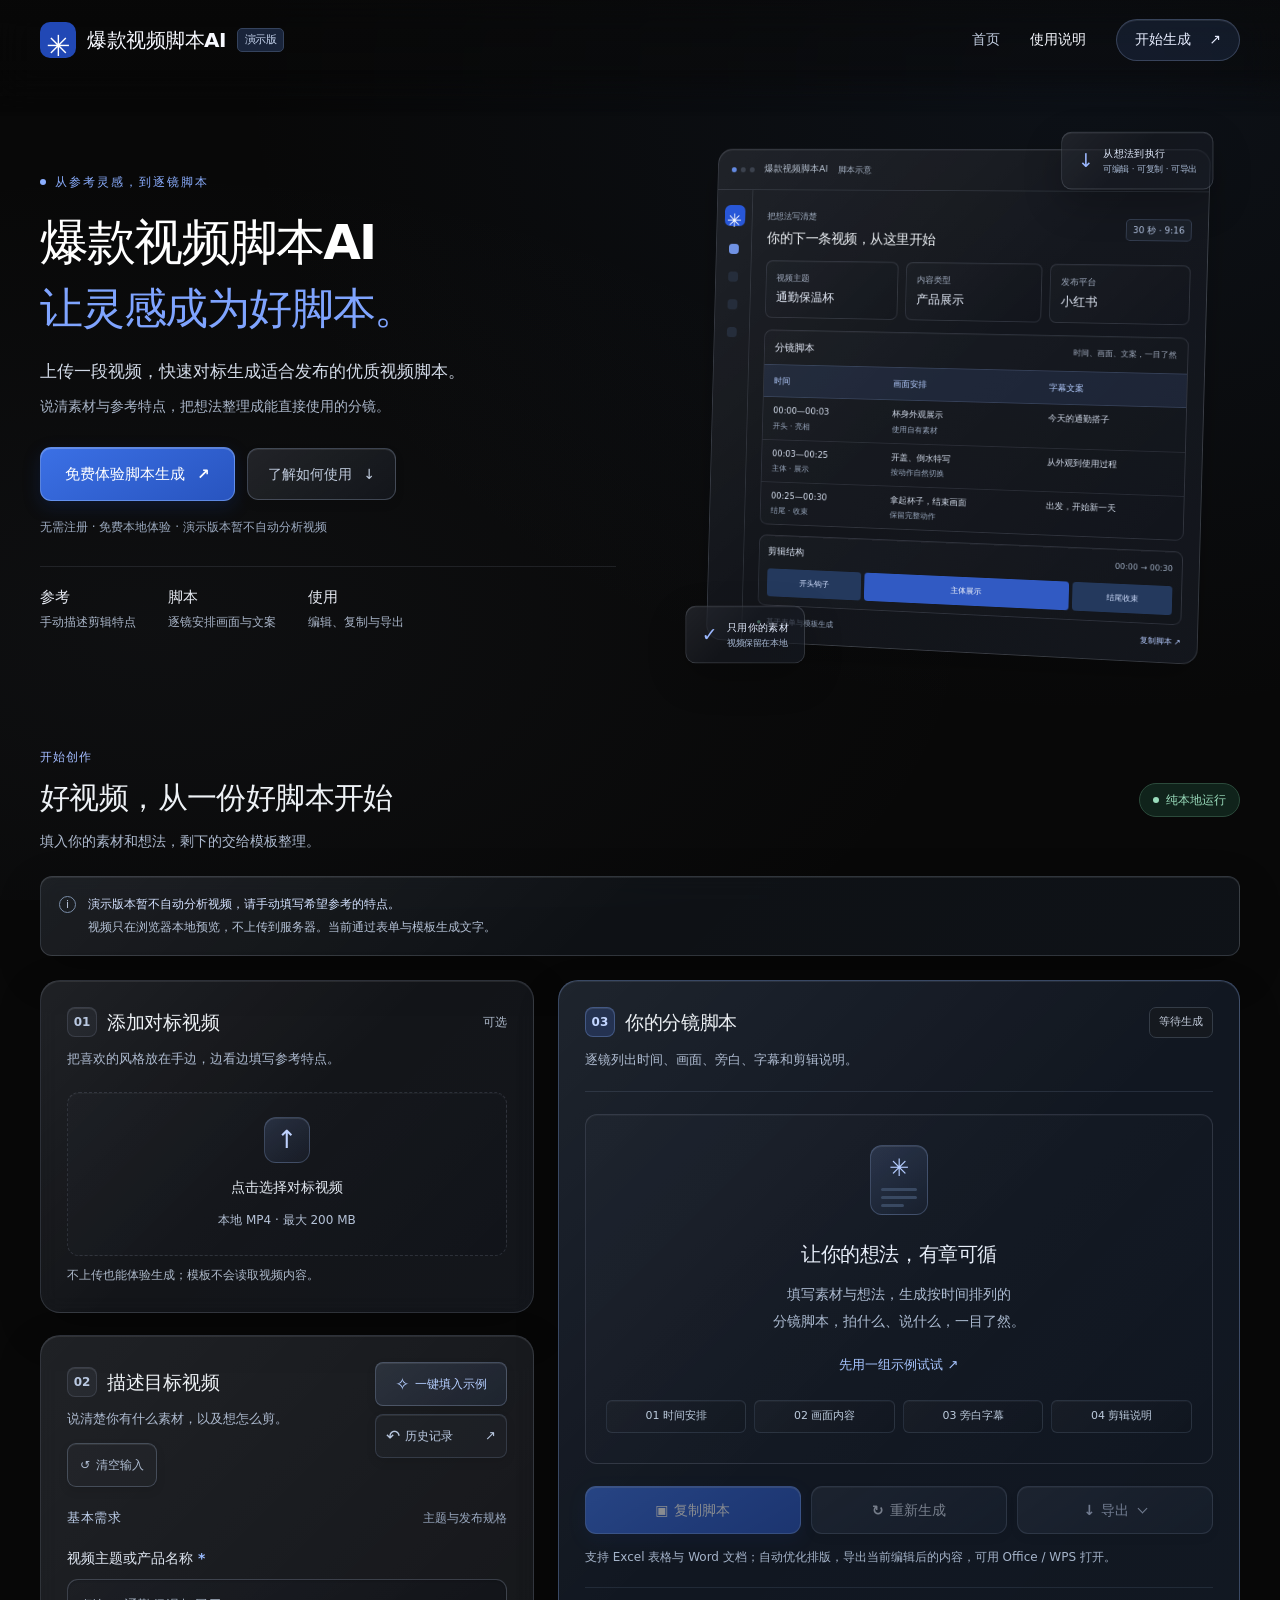
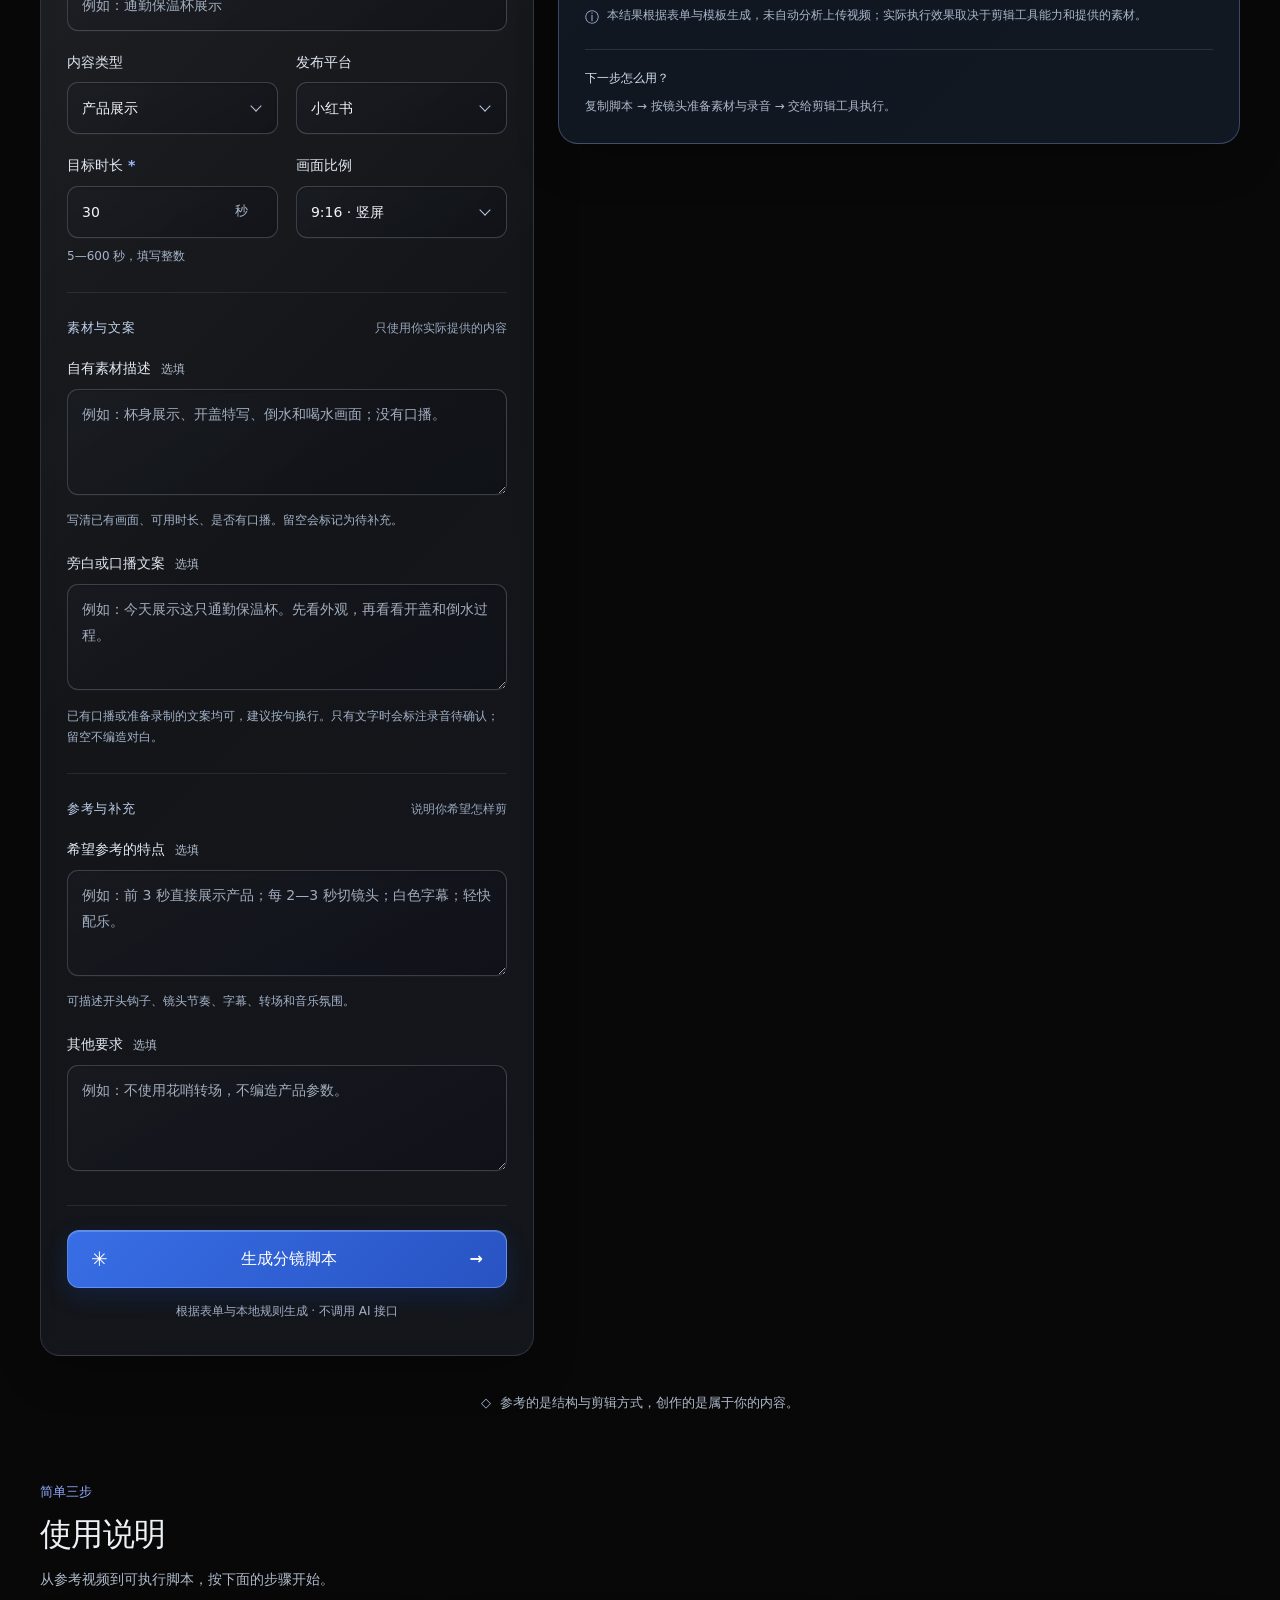
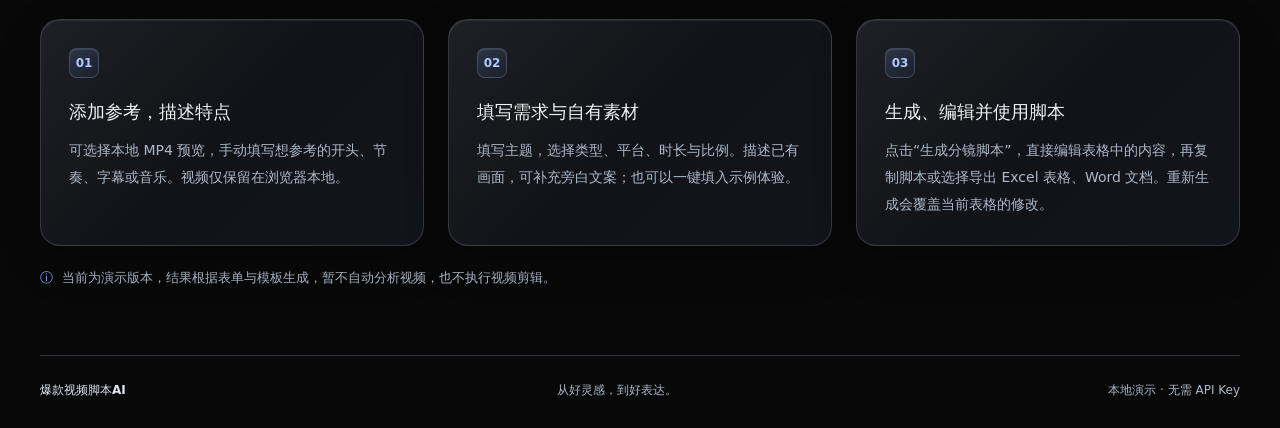
==== index.html @ 51f175bd "Publish working AI video script generator 发布当前已验收版本：本地模板分镜生成、浏览器历史记录、Excel / Word 导出、响应式界面及性能优化。" ====
<!doctype html>
<html lang="zh-CN">
<head>
<meta charset="UTF-8"><meta name="viewport" content="width=device-width, initial-scale=1">
<meta name="description" content="上传一段视频，快速对标生成适合发布的优质视频脚本。">
<meta name="theme-color" content="#7160da"><title>爆款视频脚本AI</title>
<link rel="stylesheet" href="style.css?v=performance-1"><script src="office-zip.js" defer></script><script src="xlsx-export.js" defer></script><script src="docx-export.js" defer></script><script src="history-store.js?v=1" defer></script><script src="app.js?v=performance-1" defer></script><script src="select-ui.js?v=2" defer></script><script src="button-glow.js?v=performance-1" defer></script>
</head>
<body class="home-refined">
<a class="skip-link" href="#generator">跳到生成器</a>
<header class="site-header"><nav class="nav shell" aria-label="主导航">
<a class="logo" href="#home"><span class="logo-mark" aria-hidden="true">✳</span>爆款视频脚本AI<span class="demo-badge">演示版</span></a>
<div class="nav-links"><a class="nav-home" href="#home">首页</a><a href="#usage">使用说明</a><a class="nav-cta" href="#generator">开始生成 <span aria-hidden="true">↗</span></a></div>
</nav></header>
<main id="home">
<section class="hero hero-showcase shell" aria-labelledby="hero-title">
<div class="hero-copy"><span class="eyebrow"><span class="tiny-dot"></span> 从参考灵感，到逐镜脚本</span>
<h1 id="hero-title">爆款视频脚本AI<span class="hero-title-accent">让灵感成为好脚本。</span></h1>
<p class="hero-description">上传一段视频，快速对标生成适合发布的优质视频脚本。</p>
<p class="hero-subdescription">说清素材与参考特点，把想法整理成能直接使用的分镜。</p>
<div class="hero-actions"><a class="button primary" href="#generator">免费体验脚本生成 <span aria-hidden="true">↗</span></a><a class="button secondary" href="#usage">了解如何使用 <span aria-hidden="true">↓</span></a></div>
<p class="hero-note">无需注册 · 免费本地体验 · 演示版本暂不自动分析视频</p>
<div class="hero-pillars"><div><strong>参考</strong><span>手动描述剪辑特点</span></div><div><strong>脚本</strong><span>逐镜安排画面与文案</span></div><div><strong>使用</strong><span>编辑、复制与导出</span></div></div></div>
<div class="showcase-art" aria-hidden="true"><div class="showcase-window">
<div class="showcase-chrome"><span class="window-dots"><i></i><i></i><i></i></span><span>爆款视频脚本AI</span><span class="preview-label">脚本示意</span><span class="window-menu">···</span></div>
<div class="showcase-app"><div class="showcase-sidebar"><span class="sidebar-logo">✳</span><span class="sidebar-square active"></span><span class="sidebar-square"></span><span class="sidebar-square"></span><span class="sidebar-square"></span></div>
<div class="showcase-main"><div class="showcase-intro"><div><span class="showcase-overline">把想法写清楚</span><h2>你的下一条视频，从这里开始</h2></div><span class="showcase-duration">30 秒 · 9:16</span></div>
<div class="showcase-metrics"><div><span>视频主题</span><strong>通勤保温杯</strong></div><div><span>内容类型</span><strong>产品展示</strong></div><div><span>发布平台</span><strong>小红书</strong></div></div>
<div class="showcase-sheet"><div class="showcase-sheet-heading"><strong>分镜脚本</strong><span>时间、画面、文案，一目了然</span></div><div class="showcase-table-head"><span>时间</span><span>画面安排</span><span>字幕文案</span></div>
<div class="showcase-table-row"><span>00:00—00:03<small>开头 · 亮相</small></span><span>杯身外观展示<small>使用自有素材</small></span><span>今天的通勤搭子</span></div>
<div class="showcase-table-row"><span>00:03—00:25<small>主体 · 展示</small></span><span>开盖、倒水特写<small>按动作自然切换</small></span><span>从外观到使用过程</span></div>
<div class="showcase-table-row"><span>00:25—00:30<small>结尾 · 收束</small></span><span>拿起杯子，结束画面<small>保留完整动作</small></span><span>出发，开始新一天</span></div></div>
<div class="showcase-timeline"><div><strong>剪辑结构</strong><span>00:00 → 00:30</span></div><div class="showcase-segments"><span>开头钩子</span><span>主体展示</span><span>结尾收束</span></div></div>
<div class="showcase-bottom"><span><i class="tiny-dot"></i> 基于表单与模板生成</span><span>复制脚本 ↗</span></div></div></div></div>
<div class="showcase-float float-export"><span>↓</span><div><strong>从想法到执行</strong><small>可编辑 · 可复制 · 可导出</small></div></div>
<div class="showcase-float float-local"><span>✓</span><div><strong>只用你的素材</strong><small>视频保留在本地</small></div></div>
</div></section>
<section class="workspace shell" id="generator" aria-labelledby="workspace-title">
<div class="workspace-heading"><div><span class="section-kicker">开始创作</span><h2 id="workspace-title">好视频，从一份好脚本开始</h2><p>填入你的素材和想法，剩下的交给模板整理。</p></div><span class="local-badge"><span class="tiny-dot"></span> 纯本地运行</span></div>
<div class="demo-notice"><span class="notice-icon" aria-hidden="true">i</span><p><strong>演示版本暂不自动分析视频，请手动填写希望参考的特点。</strong><br>视频只在浏览器本地预览，不上传到服务器。当前通过表单与模板生成文字。</p></div>
<div class="work-grid"><div class="input-column">
<section class="card upload-card" aria-labelledby="upload-title">
<div class="card-heading"><div class="step-title"><span class="step-number">01</span><h3 id="upload-title">添加对标视频</h3></div><span class="optional-tag">可选</span></div><p class="card-description">把喜欢的风格放在手边，边看边填写参考特点。</p>
<input class="visually-hidden" id="video-file" type="file" accept=".mp4,video/mp4" tabindex="-1" aria-label="选择本地 MP4 视频" aria-describedby="upload-hint video-error">
<button id="upload-button" class="upload-zone" type="button"><span class="upload-symbol" aria-hidden="true">↑</span><strong>点击选择对标视频</strong><span>本地 MP4 · 最大 200 MB</span></button>
<div id="video-container" class="video-container" hidden><video id="video-preview" controls playsinline preload="metadata" aria-label="对标视频本地预览"></video><div class="file-row"><div class="file-info"><strong id="file-name"></strong><span id="file-meta"></span></div><div class="file-actions"><button type="button" class="text-button" id="replace-video">替换</button><button type="button" class="text-button danger" id="remove-video">移除</button></div></div></div>
<p id="video-error" class="field-error" role="alert" hidden></p><p class="field-help" id="upload-hint">不上传也能体验生成；模板不会读取视频内容。</p><p class="visually-hidden" id="video-status" role="status"></p></section>
<section class="card form-card" aria-labelledby="form-title">
<div class="card-heading form-heading"><div class="form-heading-copy"><div class="step-title"><span class="step-number">02</span><h3 id="form-title">描述目标视频</h3></div><p class="card-description">说清楚你有什么素材，以及想怎么剪。</p><div class="input-toolbar"><p id="clear-inputs-hint" class="visually-hidden">清空文字内容，保留选项与目标时长。</p><button type="button" class="button secondary clear-inputs-button" id="clear-inputs" aria-describedby="clear-inputs-hint" title="清空文字，保留选项与目标时长"><span aria-hidden="true">↺</span> 清空输入</button></div></div><div class="form-heading-actions"><button class="example-button" id="fill-example" type="button"><span aria-hidden="true">✧</span> 一键填入示例</button><a class="example-button history-entry" href="history.html"><span aria-hidden="true">↶</span> 历史记录 <span class="action-arrow" aria-hidden="true">↗</span></a></div></div>
<form id="requirements-form" novalidate>
<section class="form-group" aria-labelledby="basic-heading"><div class="form-group-heading"><h4 id="basic-heading">基本需求</h4><span>主题与发布规格</span></div>
<div class="field"><label for="topic">视频主题或产品名称 <span class="required">*</span></label><input id="topic" name="topic" type="text" maxlength="120" placeholder="例如：通勤保温杯展示" required aria-describedby="topic-error"><p id="topic-error" class="field-error" hidden></p></div>
<div class="form-row"><div class="field"><label for="content-type">内容类型</label><select id="content-type" name="contentType"><option>口播</option><option selected>产品展示</option><option>探店</option><option>知识分享</option><option>生活记录</option></select></div><div class="field"><label for="platform">发布平台</label><select id="platform" name="platform"><option>小红书</option><option>抖音</option><option>视频号</option></select></div></div>
<div class="form-row"><div class="field"><label for="duration">目标时长 <span class="required">*</span></label><div class="input-with-unit"><input id="duration" name="duration" type="number" min="5" max="600" step="1" value="30" required aria-describedby="duration-hint duration-error"><span>秒</span></div><p class="field-help" id="duration-hint">5—600 秒，填写整数</p><p id="duration-error" class="field-error" hidden></p></div><div class="field"><label for="aspect">画面比例</label><select id="aspect" name="aspect"><option value="9:16">9:16 · 竖屏</option><option value="16:9">16:9 · 横屏</option><option value="1:1">1:1 · 方形</option></select></div></div>
</section>
<section class="form-group" aria-labelledby="materials-heading"><div class="form-group-heading"><h4 id="materials-heading">素材与文案</h4><span>只使用你实际提供的内容</span></div>
<div class="field"><label for="materials">自有素材描述 <span class="label-note">选填</span></label><textarea id="materials" name="materials" rows="3" maxlength="4000" placeholder="例如：杯身展示、开盖特写、倒水和喝水画面；没有口播。"></textarea><p class="field-help">写清已有画面、可用时长、是否有口播。留空会标记为待补充。</p></div>
<div class="field"><label for="narration">旁白或口播文案 <span class="label-note">选填</span></label><textarea id="narration" name="narration" rows="3" maxlength="4000" placeholder="例如：今天展示这只通勤保温杯。先看外观，再看看开盖和倒水过程。"></textarea><p class="field-help">已有口播或准备录制的文案均可，建议按句换行。只有文字时会标注录音待确认；留空不编造对白。</p></div>
</section>
<section class="form-group" aria-labelledby="reference-heading"><div class="form-group-heading"><h4 id="reference-heading">参考与补充</h4><span>说明你希望怎样剪</span></div>
<div class="field"><label for="references">希望参考的特点 <span class="label-note">选填</span></label><textarea id="references" name="references" rows="3" maxlength="4000" placeholder="例如：前 3 秒直接展示产品；每 2—3 秒切镜头；白色字幕；轻快配乐。"></textarea><p class="field-help">可描述开头钩子、镜头节奏、字幕、转场和音乐氛围。</p></div>
<div class="field"><label for="additional">其他要求 <span class="label-note">选填</span></label><textarea id="additional" name="additional" rows="2" maxlength="4000" placeholder="例如：不使用花哨转场，不编造产品参数。"></textarea></div>
</section>
<div class="generate-area"><button type="submit" class="button primary generate-button"><span aria-hidden="true">✳</span> 生成分镜脚本 <span aria-hidden="true">→</span></button><p class="generate-caption">根据表单与本地规则生成 · 不调用 AI 接口</p><p id="form-status" role="status" class="form-status"></p><p id="history-save-status" role="status" class="field-help"></p></div></form></section></div>
<section class="card result-card" id="result-section" aria-labelledby="result-title">
<div class="card-heading"><div class="step-title"><span class="step-number">03</span><h3 id="result-title">你的分镜脚本</h3></div><span id="result-badge" class="result-badge">等待生成</span></div><p class="card-description">逐镜列出时间、画面、旁白、字幕和剪辑说明。</p>
<div id="result-empty" class="result-empty"><div class="empty-art" aria-hidden="true"><span>✳</span><i></i><i></i><i></i></div><h4>让你的想法，有章可循</h4><p>填写素材与想法，生成按时间排列的<br>分镜脚本，拍什么、说什么，一目了然。</p><button type="button" id="empty-example" class="text-button">先用一组示例试试 <span aria-hidden="true">↗</span></button><div class="output-outline"><span>01 时间安排</span><span>02 画面内容</span><span>03 旁白字幕</span><span>04 剪辑说明</span></div></div>
<div id="result-content" hidden>
<p class="script-format-note">直接编辑表格内容，复制和导出都会使用当前版本</p>
<div class="result-label"><strong id="table-title">分镜脚本表格</strong><span id="table-help">表格内可上下、左右滚动查看；时间安排保持不变</span></div>
<div class="storyboard-scroll" id="table-scroll" role="region" aria-labelledby="table-title" aria-describedby="table-help" tabindex="0">
<table class="storyboard-table"><caption class="visually-hidden">按镜头排列的可编辑视频分镜脚本</caption><colgroup><col class="time-column"><col><col><col><col></colgroup><thead><tr><th scope="col">镜头 / 时间</th><th scope="col">画面</th><th scope="col">旁白 / 口播</th><th scope="col">字幕</th><th scope="col">剪辑说明</th></tr></thead><tbody id="storyboard-rows"></tbody></table>
</div>
<div class="result-meta"><span id="result-summary"></span><span id="character-count">0 字</span></div>
<details class="script-notes"><summary>创作依据、配乐与待补充信息</summary><pre id="script-notes"></pre></details>
<div id="manual-copy" class="manual-copy" hidden><label for="prompt-output">手动复制完整脚本</label><textarea id="prompt-output" class="prompt-output" readonly spellcheck="false"></textarea></div>
</div>
<div class="result-actions"><button type="button" class="button primary copy-button" id="copy-prompt" disabled><span aria-hidden="true">▣</span> 复制脚本</button><button type="button" class="button secondary" id="regenerate" disabled><span aria-hidden="true">↻</span> 重新生成</button><div class="export-control" id="export-control"><button type="button" class="button secondary export-button" id="export-toggle" aria-haspopup="menu" aria-expanded="false" aria-controls="export-menu" disabled><span aria-hidden="true">↓</span> 导出 <span class="export-chevron" aria-hidden="true"></span></button><div class="export-menu" id="export-menu" role="menu" aria-label="选择导出格式" hidden><button type="button" id="export-table" role="menuitem" disabled><span class="export-format-icon" aria-hidden="true">表</span><span><strong>导出表格</strong><small>Excel · .xlsx · 自动排版</small></span></button><button type="button" id="export-document" role="menuitem" disabled><span class="export-format-icon" aria-hidden="true">文</span><span><strong>导出文档</strong><small>Word · .docx · 自动分页</small></span></button></div></div></div><p class="export-hint">支持 Excel 表格与 Word 文档；自动优化排版，导出当前编辑后的内容，可用 Office / WPS 打开。</p><p id="copy-status" class="copy-status" role="status" aria-live="polite"></p><p id="export-status" class="copy-status" role="status" aria-live="polite"></p>
<div class="result-disclaimer" id="result-disclaimer"><span aria-hidden="true">ⓘ</span><p>本结果根据表单与模板生成，未自动分析上传视频；实际执行效果取决于剪辑工具能力和提供的素材。</p></div><div class="workflow-tip"><strong>下一步怎么用？</strong><p>复制脚本 → 按镜头准备素材与录音 → 交给剪辑工具执行。</p></div></section>
</div><div class="bottom-note"><span aria-hidden="true">◇</span><p>参考的是结构与剪辑方式，创作的是属于你的内容。</p></div></section>
<section class="usage-section shell" id="usage" aria-labelledby="usage-title">
<div class="usage-heading"><span class="usage-eyebrow">简单三步</span><h2 id="usage-title">使用说明</h2><p>从参考视频到可执行脚本，按下面的步骤开始。</p></div>
<ol class="usage-steps">
<li><span class="step-number" aria-hidden="true">01</span><h3>添加参考，描述特点</h3><p>可选择本地 MP4 预览，手动填写想参考的开头、节奏、字幕或音乐。视频仅保留在浏览器本地。</p></li>
<li><span class="step-number" aria-hidden="true">02</span><h3>填写需求与自有素材</h3><p>填写主题，选择类型、平台、时长与比例。描述已有画面，可补充旁白文案；也可以一键填入示例体验。</p></li>
<li><span class="step-number" aria-hidden="true">03</span><h3>生成、编辑并使用脚本</h3><p>点击“生成分镜脚本”，直接编辑表格中的内容，再复制脚本或选择导出 Excel 表格、Word 文档。重新生成会覆盖当前表格的修改。</p></li>
</ol>
<p class="usage-note"><span aria-hidden="true">ⓘ</span> 当前为演示版本，结果根据表单与模板生成，暂不自动分析视频，也不执行视频剪辑。</p>
</section></main>
<footer class="site-footer shell"><span>爆款视频脚本AI</span><p>从好灵感，到好表达。</p><span>本地演示 · 无需 API Key</span></footer><noscript><div class="noscript">请启用浏览器 JavaScript，才能使用视频预览和分镜脚本生成功能。</div></noscript>
</body></html>
---- style.css ----
:root {
  --bg: #080808;
  --surface: #0d0f12;
  --ink: #eef2f6;
  --muted: #adb9ca;
  --line: #2a313c;
  --blue: #2857d8;
  --blue-hover: #3468eb;
  --navy: #0b1426;
  --tint: #141e30;
  --red: #ff9aa7;
  --green: #88dcb7;
  --card-radius: 20px;
  font-family: "Microsoft YaHei", "PingFang SC", system-ui, sans-serif;
  color: var(--ink);
  background: var(--bg);
  color-scheme: dark;
  font-synthesis: none;
}
* { box-sizing: border-box; }
html { scroll-behavior: smooth; scroll-padding-top: 100px; }
body { margin: 0; font-size: 14px; line-height: 1.7; }
button, input, select, textarea { font: inherit; }
button { cursor: pointer; }
a { color: inherit; text-decoration: none; }
button, input, select, textarea { transition: background-color .15s, border-color .15s, box-shadow .15s; }
button:disabled { cursor: not-allowed; opacity: .5; }
button:focus-visible, a:focus-visible, input:focus-visible, select:focus-visible, textarea:focus-visible, .storyboard-scroll:focus-visible { outline: 3px solid #6f9cff; outline-offset: 3px; }
[hidden] { display: none !important; }
.shell { max-width: 1440px; width: calc(100% - 80px); margin-inline: auto; }
.visually-hidden { position: absolute; width: 1px; height: 1px; overflow: hidden; clip-path: inset(50%); white-space: nowrap; }
.skip-link { position: fixed; left: 16px; top: -70px; z-index: 100; background: #fff; padding: 12px 18px; border-radius: 8px; }
.skip-link:focus { top: 12px; }
.site-header { height: 80px; position: sticky; top: 0; z-index: 20; background: #090f1c; border-bottom: 1px solid #24304a; color: #f7f9ff; }
.nav { display: flex; align-items: center; justify-content: space-between; height: 100%; gap: 20px; }
.logo { display: flex; align-items: center; gap: 11px; font-weight: 750; font-size: 20px; white-space: nowrap; letter-spacing: -.5px; }
.logo-mark { display: grid; place-items: center; width: 36px; height: 36px; flex-shrink: 0; border-radius: 10px; background: #2148b5; color: #fff; font-size: 29px; font-weight: 400; }
.demo-badge { font-size: 11px; font-weight: 500; background: #19243a; border: 1px solid #35435d; color: #c5d3ed; padding: 2px 7px; border-radius: 5px; }
.nav-links { display: flex; align-items: center; gap: 30px; font-size: 14px; white-space: nowrap; }
.nav-home { color: #c3cee1; }
.nav-home:hover { color: #fff; }
.nav-cta { display: flex; align-items: center; gap: 18px; min-height: 42px; padding: 8px 18px; border: 1px solid #485a7b; border-radius: 10px; background: #14213a; color: #e8eeff; }
.nav-cta:hover { background: #1c3055; }
.hero { display: grid; grid-template-columns: 1.15fr 1fr; align-items: center; gap: 32px; margin-top: 28px; margin-bottom: 56px; padding: 64px 48px; min-height: 410px; color: #fff; background: linear-gradient(115deg, #090f1c 0%, #101d36 65%, #132e60 100%); border: 1px solid #213351; border-radius: 28px; overflow: hidden; }
.hero-copy { position: relative; z-index: 1; min-width: 0; }
.eyebrow { display: inline-flex; align-items: center; gap: 9px; color: #d2dfff; font-size: 12px; letter-spacing: 1px; background: #162540; border: 1px solid #35486c; border-radius: 30px; padding: 6px 13px; }
.tiny-dot { display: inline-block; width: 6px; height: 6px; flex-shrink: 0; background: currentColor; border-radius: 50%; }
h1 { margin: 26px 0 20px; font-size: clamp(40px, 4.35vw, 66px); line-height: 1.2; font-weight: 800; letter-spacing: -2.7px; }
h1 > span { color: #80a8ff; }
.hero-description { margin: 0; max-width: 580px; font-size: 17px; line-height: 1.9; color: #c7d3e8; }
.hero-actions { display: flex; align-items: center; flex-wrap: wrap; gap: 20px; margin-top: 30px; }
.button { display: inline-flex; align-items: center; justify-content: center; gap: 12px; min-height: 48px; padding: 12px 23px; border: 1px solid transparent; border-radius: 11px; font-size: 14px; font-weight: 600; text-align: center; line-height: 1.5; }
.primary { background: var(--blue); border-color: var(--blue); color: #fff; box-shadow: 0 4px 10px #193eac12; }
.primary:hover:not(:disabled) { background: var(--blue-hover); border-color: var(--blue-hover); }
.hero .primary { min-height: 52px; padding-inline: 26px; background: #2b55d4; border-color: #5274db; box-shadow: 0 5px 16px #0002; }
.hero .primary:hover { background: #3562e0; }
.secondary { background: #fff; border-color: #cbd5e1; color: #25344d; }
.secondary:hover:not(:disabled) { background: #f1f5fc; border-color: #9cafd2; }
.hero-note { color: #c2cfe4; font-size: 12px; }
.hero-features { display: flex; flex-wrap: wrap; gap: 12px 22px; margin-top: 28px; color: #b8c8e2; font-size: 12px; }
.hero-features i { color: #9cbcff; font-style: normal; margin-right: 5px; }
.hero-art { min-height: 290px; position: relative; display: flex; align-items: center; justify-content: center; }
.art-orbit { position: absolute; width: 330px; height: 330px; border: 1px solid #45629055; border-radius: 50%; }
.orbit-two { width: 390px; height: 390px; border-style: dashed; opacity: .55; }
.timeline-card { position: relative; width: 370px; padding: 23px; border: 1px solid #3a4b67; border-radius: 18px; background: #101c31; box-shadow: 0 20px 40px #0003; }
.art-card-top { display: flex; align-items: center; gap: 9px; color: #e9effa; font-size: 12px; }
.art-video-icon { display: grid; place-items: center; width: 30px; height: 30px; border-radius: 8px; background: #233c68; color: #a8c5ff; font-size: 23px; }
.art-dots { margin-left: auto; color: #a5b6d1; font-size: 22px; }
.timeline-ruler { display: flex; justify-content: space-between; margin: 22px 0 10px; color: #afc1dd; font-size: 10px; }
.timeline-track { display: flex; gap: 5px; height: 47px; }
.timeline-track span { display: grid; place-items: center; flex: 1; background: #253b60; color: #d9e7ff; border: 1px solid #3d567e; border-radius: 6px; font-size: 10px; }
.timeline-track span:nth-child(2) { flex: 2.1; background: #315ac5; color: #fff; border-color: #5579d4; }
.timeline-track span:nth-child(3) { background: #1a335a; }
.audio-track { height: 28px; display: flex; align-items: center; justify-content: space-around; margin-top: 10px; padding-inline: 9px; border-radius: 5px; background: #172e46; }
.audio-track span { width: 3px; height: 8px; border-radius: 3px; background: #7eafcc; }
.audio-track span:nth-child(3n) { height: 18px; }
.audio-track span:nth-child(4n) { height: 13px; }
.art-divider { height: 1px; margin: 22px 0 18px; background: #34435e; }
.art-prompt { display: flex; gap: 12px; }
.art-prompt > span { font-size: 24px; color: #a3c1ff; }
.art-prompt > div { flex: 1; }
.art-prompt strong { font-size: 12px; color: #e4ecfc; }
.skeleton { height: 5px; width: 80%; margin-top: 9px; border-radius: 3px; background: #3c4d6c; }
.skeleton.wide { width: 100%; }
.skeleton.short { width: 57%; }
.floating-tag { position: absolute; border: 1px solid #435a7c; background: #192d4b; color: #d9e6fb; border-radius: 9px; padding: 8px 12px; font-size: 11px; white-space: nowrap; box-shadow: 0 6px 16px #0002; }
.tag-left { left: 0; bottom: 0; }
.tag-right { right: -4px; top: 2px; }
.workspace { padding-top: 0; }
.workspace-heading { display: flex; justify-content: space-between; align-items: center; gap: 20px; margin-bottom: 24px; }
.section-kicker { font-size: 12px; font-weight: 600; letter-spacing: 1px; color: #294fa1; }
h2 { margin: 7px 0 8px; font-size: 28px; line-height: 1.5; letter-spacing: -.6px; font-weight: 750; }
.workspace-heading p { margin: 0; font-size: 14px; color: var(--muted); }
.local-badge { display: inline-flex; align-items: center; gap: 7px; border: 1px solid #bfd8cd; background: #edf7f1; color: #226348; border-radius: 30px; padding: 6px 13px; font-size: 12px; white-space: nowrap; }
.demo-notice { display: flex; align-items: flex-start; gap: 12px; margin-bottom: 26px; padding: 15px 18px; border: 1px solid #cedbf1; border-radius: 12px; background: #eaf0fa; color: #425777; }
.demo-notice p { margin: 0; font-size: 12px; line-height: 1.9; }
.demo-notice strong { color: #223f71; font-weight: 600; }
.notice-icon { display: grid; place-items: center; flex-shrink: 0; width: 17px; height: 17px; margin-top: 3px; border: 1px solid #5271a1; border-radius: 50%; font-size: 11px; line-height: 1; }
.work-grid { display: grid; grid-template-columns: minmax(0,.8fr) minmax(0,1.2fr); gap: 24px; align-items: start; }
.input-column { display: flex; flex-direction: column; gap: 24px; min-width: 0; }
.card { min-width: 0; padding: 28px; background: var(--surface); border: 1px solid var(--line); border-radius: var(--card-radius); box-shadow: 0 4px 16px #172b4d04; }
.card-heading { display: flex; justify-content: space-between; align-items: center; gap: 12px; }
.step-title { display: flex; align-items: center; gap: 10px; }
.step-number { display: grid; place-items: center; width: 30px; height: 30px; flex-shrink: 0; border: 1px solid #d8e2f7; border-radius: 8px; background: var(--tint); color: #294fa1; font-size: 12px; font-weight: 600; }
h3 { margin: 0; font-size: 18px; line-height: 1.5; font-weight: 700; }
.optional-tag { font-size: 12px; color: #607087; }
.card-description { margin: 12px 0 24px; font-size: 13px; color: var(--muted); line-height: 1.85; }
.upload-zone { display: flex; flex-direction: column; align-items: center; gap: 10px; width: 100%; padding: 28px 16px; background: #f7faff; border: 1px dashed #a8bddf; border-radius: 12px; color: #263c60; }
.upload-zone:hover { background: #eef4ff; border-color: #5b80c6; }
.upload-symbol { display: grid; place-items: center; width: 46px; height: 46px; margin-bottom: 3px; border: 1px solid #d3e0f8; border-radius: 12px; background: #e9f0ff; color: #2b50a4; font-size: 25px; }
.upload-zone strong { font-size: 14px; font-weight: 600; }
.upload-zone > span:last-child { font-size: 12px; color: #526783; }
.field-help { margin: 9px 0 0; font-size: 12px; color: #58677b; line-height: 1.8; }
.video-container { overflow: hidden; border: 1px solid var(--line); border-radius: 12px; background: #f7f9fd; }
video { display: block; width: 100%; max-height: 300px; background: #090f1c; }
.file-row { display: flex; justify-content: space-between; align-items: center; gap: 14px; padding: 14px; }
.file-info { display: flex; flex-direction: column; min-width: 0; font-size: 13px; }
.file-info strong { overflow-wrap: anywhere; }
.file-info > span { font-size: 11px; color: var(--muted); }
.file-actions { display: flex; gap: 14px; flex-shrink: 0; }
.text-button { padding: 0; border: 0; background: transparent; color: #20479c; font-size: 13px; }
.text-button.danger { color: var(--red); }
.example-button { display: flex; align-items: center; gap: 5px; min-height: 34px; border: 1px solid #d4dff3; border-radius: 8px; background: #f1f5ff; color: #284b96; padding: 6px 10px; font-size: 12px; white-space: nowrap; }
.example-button > span { font-size: 17px; }
.form-row { display: grid; grid-template-columns: minmax(0,1fr) minmax(0,1fr); gap: 18px; }
.field { margin-bottom: 24px; min-width: 0; }
label { display: block; margin-bottom: 9px; color: #26344a; font-size: 14px; font-weight: 600; }
.required { color: #244cad; }
.label-note { margin-left: 5px; font-size: 12px; font-weight: 400; color: #66758a; }
input:not([type=file]), select, textarea { width: 100%; min-width: 0; border: 1px solid #cbd5e1; border-radius: 10px; background: #fbfcff; color: #1d2939; padding: 12px 14px; font-size: 14px; line-height: 1.8; }
input:not([type=file]), select { height: 50px; }
textarea { min-height: 96px; resize: vertical; }
input::placeholder, textarea::placeholder { color: #66758a; opacity: 1; }
input:hover, select:hover, textarea:hover { border-color: #90a5c7; }
input:focus, select:focus, textarea:focus { border-color: #5c80c7; box-shadow: 0 0 0 3px #e7efff; background: #fff; }
select { padding-right: 8px; }
.input-with-unit { position: relative; }
.input-with-unit input { padding-right: 52px; }
.input-with-unit > span { position: absolute; top: 14px; right: 30px; pointer-events: none; font-size: 13px; color: #58677b; }
[aria-invalid=true] { border-color: #c75662 !important; background: #fff9fa !important; }
.field-error { margin: 9px 0 0; color: var(--red); font-size: 12px; line-height: 1.8; }
.generate-button { width: 100%; min-height: 54px; margin-top: 4px; font-size: 15px; }
.generate-button > span:last-child { margin-left: auto; }
.generate-button > span:first-child { margin-right: auto; font-size: 20px; }
.generate-caption { margin: 13px 0 0; text-align: center; color: #58677b; font-size: 12px; }
.form-status { margin: 12px 0 0; font-size: 12px; color: #24488f; }
.form-status:empty { display: none; }
.result-card { position: sticky; top: 104px; display: flex; flex-direction: column; }
.result-badge { padding: 4px 8px; border: 1px solid #e1e6ee; border-radius: 6px; background: #f4f6fa; color: #536176; font-size: 11px; white-space: nowrap; }
.result-badge.generated { border-color: #c4e1d2; background: #edf8f2; color: #176448; }
.result-empty { display: flex; flex-direction: column; align-items: center; justify-content: center; min-height: 430px; padding: 32px 20px; border: 1px dashed #c9d5e8; border-radius: 12px; background: #fafcff; text-align: center; }
.empty-art { width: 78px; height: 94px; padding: 12px 14px; margin-bottom: 24px; border: 1px solid #bfd0ec; border-radius: 12px; background: #fff; box-shadow: 6px 7px 0 #edf2fb; }
.empty-art > span { display: block; color: #476aac; font-size: 27px; margin-bottom: 3px; }
.empty-art i { display: block; height: 4px; margin: 7px 0; border-radius: 2px; background: #d7e1f1; }
.empty-art i:last-child { width: 65%; }
.result-empty h4 { margin: 0 0 12px; color: #233a60; font-size: 17px; font-weight: 600; }
.result-empty p { margin: 0 0 20px; color: #596b86; font-size: 13px; line-height: 1.9; }
.output-outline { display: grid; grid-template-columns: 1fr 1fr; gap: 10px 14px; margin-top: 30px; color: #526783; font-size: 11px; }
.output-outline span { padding: 5px 10px; border: 1px solid #dce5f3; border-radius: 6px; background: #f5f8fd; }
.script-format-note { margin: 0 0 16px; padding: 11px 12px; border: 1px solid #d4e0f5; border-radius: 9px; background: #eff4ff; color: #33538b; font-size: 12px; line-height: 1.8; text-align: center; }
.result-label { display: flex; flex-wrap: wrap; align-items: center; justify-content: space-between; gap: 6px; margin-bottom: 10px; color: #29405f; font-size: 13px; }
.result-label strong { font-size: 13px; font-weight: 600; }
.result-label > span { color: #5b6d85; font-size: 11px; font-weight: 400; }
.storyboard-scroll { width: 100%; max-width: 100%; max-height: min(56vh,620px); min-height: 300px; overflow: auto; border: 1px solid #c8d4e7; border-radius: 12px; background: #fff; scrollbar-color: #9bb0d0 #f0f4fa; overscroll-behavior: contain; }
.storyboard-table { width: 100%; min-width: 700px; table-layout: fixed; border-collapse: separate; border-spacing: 0; text-align: left; font-size: 13px; line-height: 1.8; }
.storyboard-table .time-column { width: 104px; }
.storyboard-table th, .storyboard-table td { padding: 8px; border-right: 1px solid #dce4f1; border-bottom: 1px solid #dce4f1; vertical-align: top; }
.storyboard-table tr > :last-child { border-right: 0; }
.storyboard-table tbody tr:last-child > * { border-bottom: 0; }
.storyboard-table thead th { position: sticky; top: 0; z-index: 3; padding: 12px; background: #eaf0fc; color: #254780; font-size: 12px; font-weight: 600; }
.storyboard-table thead th:first-child { left: 0; z-index: 4; }
.storyboard-table tbody th { position: sticky; left: 0; z-index: 2; padding: 14px 9px; background: #f5f8fd; font-weight: 400; box-shadow: 2px 0 4px #172b4d05; }
.shot-number, .shot-time, .shot-duration, .shot-purpose { display: block; }
.shot-number { margin-bottom: 6px; color: #24467d; font-size: 12px; font-weight: 600; }
.shot-time { color: #364963; font-size: 11px; white-space: nowrap; font-variant-numeric: tabular-nums; }
.shot-duration { margin: 6px 0 12px; color: #5c6e85; font-size: 11px; }
.shot-purpose { color: #4b6281; font-size: 11px; overflow-wrap: anywhere; }
.storyboard-table .table-editor { display: block; width: 100%; height: 120px; min-height: 100px; max-height: 360px; border: 1px solid transparent; border-radius: 6px; background: transparent; color: #28364b; padding: 6px; font-size: 13px; line-height: 1.8; resize: vertical; overflow: auto; }
.storyboard-table .table-editor:hover { border-color: #d4dff0; background: #f8faff; }
.storyboard-table .table-editor:focus { border-color: #7596d3; background: #fff; }
.result-meta { display: flex; flex-wrap: wrap; justify-content: space-between; gap: 8px; margin-top: 10px; color: #526783; font-size: 11px; }
.script-notes { margin-top: 18px; border: 1px solid #dce4ef; border-radius: 10px; background: #f8fafd; color: #415a7c; font-size: 12px; }
.script-notes summary { cursor: pointer; padding: 11px 12px; }
.script-notes pre { max-height: 260px; margin: 0; padding: 0 12px 14px; overflow: auto; white-space: pre-wrap; overflow-wrap: anywhere; font: inherit; line-height: 1.9; color: #4f6079; }
.manual-copy { margin-top: 16px; }
.prompt-output { min-height: 120px; height: 150px; padding: 14px; font-size: 13px; line-height: 1.9; white-space: pre-wrap; }
.result-actions { display: grid; grid-template-columns: 1.1fr 1fr 1fr; gap: 10px; margin-top: 22px; }
.result-actions .button { min-width: 0; min-height: 46px; padding: 11px 8px; font-size: 13px; gap: 6px; }
.export-button { color: #204487; border-color: #c3d2ef; background: #eff4ff; }
.export-button:hover:not(:disabled) { color: #153d8d; background: #e2ebff; }
.export-hint { margin: 12px 0 0; color: #586b83; font-size: 11px; line-height: 1.9; }
.copy-status { margin: 12px 0 0; color: var(--green); font-size: 12px; }
.copy-status:empty { display: none; }
.copy-status.error { color: var(--red); }
.result-disclaimer { display: flex; align-items: flex-start; gap: 8px; margin-top: 18px; color: #58677b; font-size: 12px; line-height: 1.9; }
.result-disclaimer p { margin: 0; }
.result-disclaimer > span { flex-shrink: 0; color: #496386; font-size: 14px; }
.workflow-tip { margin-top: 22px; padding-top: 18px; border-top: 1px solid #e0e7f0; }
.workflow-tip strong { color: #354c6d; font-size: 12px; font-weight: 600; }
.workflow-tip p { margin: 7px 0 0; color: #586b83; font-size: 12px; }
.bottom-note { display: flex; align-items: center; justify-content: center; gap: 9px; margin: 36px 0 42px; color: #586b83; font-size: 13px; }
.bottom-note > span { color: #365995; }
.bottom-note p { margin: 0; }
.site-footer { display: flex; align-items: center; justify-content: space-between; flex-wrap: wrap; gap: 16px; border-top: 1px solid #d4ddea; padding-top: 24px; padding-bottom: 28px; color: #586b83; font-size: 12px; }
.site-footer > span:first-child { color: #263b5d; font-weight: 600; }
.site-footer p { margin: 0; }
.noscript { position: fixed; bottom: 0; z-index: 30; width: 100%; padding: 15px; background: #fff1d6; color: #6c460f; text-align: center; }
@media (max-width: 1100px) {
  .shell { width: calc(100% - 48px); }
  .hero { gap: 20px; padding: 44px 32px; }
  h1 { font-size: 44px; letter-spacing: -2px; }
  .hero-description { font-size: 16px; }
  .timeline-card { width: 300px; padding: 20px; }
  .art-orbit { width: 280px; height: 280px; }
  .orbit-two { width: 330px; height: 330px; }
  .floating-tag { font-size: 10px; padding: 7px 10px; }
  .work-grid { gap: 20px; }
  .card { padding: 24px; }
  h3 { font-size: 16px; }
  .example-button { font-size: 11px; padding-inline: 8px; }
}
@media (max-width: 820px) {
  .hero { grid-template-columns: minmax(0,1fr); padding: 38px 28px; margin-bottom: 38px; min-height: 0; }
  .hero-art { display: none; }
  .work-grid { grid-template-columns: minmax(0,1fr); }
  .result-card { position: static; }
  h1 { font-size: 48px; }
  .card { padding: 26px; }
  h3 { font-size: 18px; }
  .storyboard-scroll { max-height: 520px; }
  .storyboard-table { min-width: 1000px; }
  .storyboard-table .table-editor { font-size: 16px; }
  input:not([type=file]), select, textarea { font-size: 16px; }
}
@media (max-width: 600px) {
  .shell { width: calc(100% - 32px); }
  .site-header { height: 72px; }
  .nav { gap: 12px; }
  .logo { font-size: 16px; gap: 8px; }
  .logo-mark { width: 32px; height: 32px; font-size: 27px; }
  .demo-badge { display: none; }
  .nav-links { gap: 12px; font-size: 12px; }
  .nav-cta { min-height: 40px; gap: 6px; padding: 7px 11px; font-size: 12px; }
  .hero { margin-top: 18px; margin-bottom: 34px; border-radius: 24px; padding: 32px 21px; }
  .eyebrow { font-size: 11px; padding: 6px 10px; letter-spacing: .5px; }
  h1 { margin: 24px 0 18px; font-size: 38px; line-height: 1.25; letter-spacing: -1.7px; }
  .hero-description { font-size: 15px; line-height: 1.9; }
  .hero-actions { margin-top: 24px; gap: 14px; }
  .hero .primary { min-height: 48px; padding-inline: 20px; }
  .hero-note { font-size: 11px; }
  .hero-features { margin-top: 24px; gap: 10px 14px; font-size: 11px; }
  .workspace-heading { display: block; position: relative; margin-bottom: 20px; }
  .section-kicker { line-height: 25px; font-size: 11px; }
  .local-badge { position: absolute; top: 0; right: 0; padding: 4px 9px; font-size: 11px; }
  h2 { margin-top: 10px; font-size: 23px; }
  .workspace-heading p { font-size: 13px; }
  .demo-notice { gap: 9px; padding: 13px; margin-bottom: 20px; }
  .demo-notice p { font-size: 12px; }
  .input-column { gap: 20px; }
  .card { padding: 21px; border-radius: var(--card-radius); }
  .card-heading { gap: 10px; }
  .step-title { gap: 8px; }
  .step-number { width: 28px; height: 28px; }
  h3 { font-size: 16px; }
  .card-description { margin: 12px 0 22px; font-size: 12px; }
  .example-button { min-height: 42px; font-size: 11px; padding: 6px 8px; }
  .file-actions .text-button, .result-empty .text-button { min-height: 40px; display: inline-flex; align-items: center; }
  .form-row { gap: 14px; }
  .field { margin-bottom: 24px; }
  label { font-size: 14px; }
  input:not([type=file]), select, textarea { padding: 12px; font-size: 16px; }
  select { padding-right: 4px; }
  .input-with-unit input { padding-right: 45px; }
  .input-with-unit > span { right: 27px; }
  .generate-button { margin-top: 6px; min-height: 54px; }
  .generate-caption { font-size: 11px; }
  .result-empty { min-height: 330px; padding-inline: 12px; }
  .result-empty p { font-size: 12px; }
  .result-badge { font-size: 10px; }
  .script-format-note { font-size: 11px; }
  .storyboard-scroll { max-height: 460px; }
  .result-actions { grid-template-columns: 1fr 1fr; gap: 10px; }
  .result-actions .copy-button { grid-column: 1 / -1; }
  .result-actions .button { min-height: 48px; font-size: 13px; }
  .bottom-note { font-size: 12px; text-align: center; }
  .site-footer { justify-content: flex-start; gap: 10px 18px; font-size: 11px; }
}
@media (max-width: 360px) {
  .logo { font-size: 14px; gap: 6px; }
  .logo-mark { width: 29px; height: 29px; }
  .nav-links { gap: 9px; }
  .nav-cta { font-size: 11px; padding-inline: 9px; }
  .hero { padding-inline: 18px; }
  h1 { font-size: 33px; }
  .hero-note { width: 100%; }
  .card { padding: 18px; }
  .card-heading { gap: 6px; }
  .example-button { font-size: 10px; padding-inline: 6px; }
  h3 { font-size: 15px; }
}
@media (prefers-reduced-motion: reduce) {
  html { scroll-behavior: auto; }
  * { transition: none !important; }
}
/* 全站统一黑色背景；首页与工作区连续，仅用细边框区分交互区域。 */
body { background: var(--bg); }
.skip-link { background: #182335; color: #fff; }
.site-header { background: var(--bg); border-color: #252a32; }
.hero { background: var(--bg); border: 0; border-radius: 0; box-shadow: none; padding-inline: 0; }
.card { background: var(--surface); border-color: var(--line); box-shadow: none; }
.timeline-card { background: #0f141c; border-color: #303b4f; box-shadow: none; }
.floating-tag { background: #131c2a; border-color: #34445c; }
.eyebrow { background: #141b27; border-color: #303c50; }
.section-kicker { color: #a3bcff; }
.local-badge { background: #10231b; border-color: #2b4a3b; color: #9adcbc; }
.demo-notice { background: var(--surface); border-color: var(--line); color: #b5c2d7; }
.demo-notice strong { color: #d3e1ff; }
.notice-icon { border-color: #7a8da8; }
.step-number { background: #141e30; border-color: #304264; color: #afc9ff; }
.optional-tag, .card-description, .field-help { color: var(--muted); }
.upload-zone { background: #0c1016; border-color: #3a4659; color: #e4eaf2; }
.upload-zone:hover { background: #121a26; border-color: #668ccf; }
.upload-symbol { background: #151f32; border-color: #2b3e61; color: #bfd2ff; }
.upload-zone > span:last-child { color: #b5c2d7; }
.video-container { background: var(--surface); border-color: var(--line); }
.text-button { color: #a7c5ff; }
.text-button.danger { color: var(--red); }
.example-button { background: #141d2c; border-color: #304264; color: #b5ceff; }
label { color: #e0e6ee; }
.required { color: #9bbcff; }
.label-note { color: #b2bdcd; }
input:not([type=file]), select, textarea { background: #11151b; border-color: #35404f; color: #eff3fa; }
input::placeholder, textarea::placeholder { color: #a2aebe; }
input:hover, select:hover, textarea:hover { border-color: #6a7e9a; }
input:focus, select:focus, textarea:focus { background: #151b24; border-color: #88aaff; box-shadow: 0 0 0 3px #23437440; }
.input-with-unit > span, .generate-caption { color: var(--muted); }
[aria-invalid=true] { border-color: #ff8c9a !important; background: #261217 !important; }
.form-status { color: #a9c6ff; }
.result-badge { background: #15191f; border-color: #343c47; color: #c2cbda; }
.result-badge.generated { background: #10231b; border-color: #2e5140; color: #9adcbc; }
.result-empty { background: transparent; border-color: #303a49; }
.empty-art { background: #131922; border-color: #3d4d66; box-shadow: 6px 7px 0 #0f141c; }
.empty-art > span { color: #b4ccff; }
.empty-art i { background: #394962; }
.result-empty h4 { color: #e7eef9; }
.result-empty p { color: #b1bfd2; }
.output-outline { color: #bccbdd; }
.output-outline span { background: #101722; border-color: #2b3a50; }
.script-format-note { background: #111a29; border-color: #273952; color: #bfd0e9; }
.result-label { color: #d4dff0; }
.result-label > span { color: #b0bfd3; }
.storyboard-scroll { background: #0d1117; border-color: #334056; scrollbar-color: #596b88 #11151b; }
.storyboard-table th, .storyboard-table td { border-color: #2b3544; }
.storyboard-table thead th { background: #172030; color: #d9e6ff; }
.storyboard-table tbody th { background: #101722; box-shadow: none; }
.shot-number { color: #a9c6ff; }
.shot-time { color: #d3dcea; }
.shot-duration, .shot-purpose { color: #b2bfd3; }
.storyboard-table .table-editor { color: #e2e9f3; }
.storyboard-table .table-editor:hover { background: #151d2a; border-color: #334461; }
.storyboard-table .table-editor:focus { background: #17202e; border-color: #8aaeff; }
.result-meta { color: #b0bfd3; }
.script-notes { background: #0f131a; border-color: #2b3443; color: #c0d0e5; }
.script-notes pre { color: #b8c6d9; }
.secondary { background: #111721; border-color: #3d4a5f; color: #dce5f4; }
.secondary:hover:not(:disabled) { background: #17263b; border-color: #809ac4; }
.export-button { background: #14213a; border-color: #3b5688; color: #c2d5ff; }
.export-button:hover:not(:disabled) { background: #20375d; color: #e1ebff; }
.export-hint, .result-disclaimer { color: var(--muted); }
.result-disclaimer > span { color: #b0c5e5; }
.workflow-tip { border-color: var(--line); }
.workflow-tip strong { color: #d7e2f4; }
.workflow-tip p, .bottom-note { color: var(--muted); }
.bottom-note > span { color: #a5bcdf; }
.site-footer { border-color: var(--line); color: var(--muted); }
.site-footer > span:first-child { color: #e0e8f6; }
.noscript { background: #3a2a10; color: #ffe0a0; }

.usage-section { padding-block: 24px 64px; scroll-margin-top: 20px; }
.input-toolbar { display: flex; flex-wrap: wrap; align-items: center; justify-content: space-between; gap: 12px; margin-bottom: 22px; }
.input-toolbar p { margin: 0; flex: 1 1 170px; color: var(--muted); font-size: 12px; line-height: 1.8; }
.input-toolbar .clear-inputs-button { min-height: 44px; padding: 10px 16px; font-size: 13px; flex-shrink: 0; }
.usage-eyebrow { color: #91adff; font-size: 13px; font-weight: 700; }
.usage-heading h2 { margin: 10px 0 12px; font-size: clamp(26px, 3vw, 32px); line-height: 1.3; }
.usage-heading > p { margin: 0; color: var(--muted); line-height: 1.7; }
.usage-steps { display: grid; grid-template-columns: repeat(3, minmax(0, 1fr)); gap: 24px; padding: 0; margin: 28px 0 20px; list-style: none; }
.usage-steps > li { padding: 28px; border: 1px solid var(--line); border-radius: var(--card-radius); background: var(--surface); }
.usage-steps h3 { margin: 20px 0 12px; font-size: 18px; line-height: 1.5; }
.usage-steps p { margin: 0; color: var(--muted); font-size: 14px; line-height: 1.9; }
.usage-note { margin: 0; color: var(--muted); font-size: 13px; line-height: 1.9; }
.usage-note > span { color: #91adff; margin-right: 5px; }
/* 首页主视觉：大标题、双入口与分镜工作台示意。 */
.hero-showcase { grid-template-columns: minmax(0, .95fr) minmax(0, 1.05fr); gap: 60px; min-height: 680px; margin-top: 0; margin-bottom: 48px; padding-block: 86px 82px; overflow: visible; }
.hero-showcase .eyebrow { padding: 0; border: 0; background: transparent; color: #8baeff; font-size: 12px; letter-spacing: 2px; }
.hero-showcase h1 { margin: 24px 0 28px; font-size: clamp(36px, 3.8vw, 58px); line-height: 1.3; letter-spacing: -2px; font-weight: 850; }
.hero-showcase .hero-title-accent { display: block; color: #7fa4ff; }
.hero-showcase .hero-description, .hero-subdescription { max-width: 510px; font-size: 16px; line-height: 1.9; color: #b7bfcc; }
.hero-subdescription { margin: 6px 0 0; }
.hero-showcase .hero-actions { gap: 12px; margin-top: 32px; }
.hero-showcase .hero-actions .button { min-height: 52px; padding-inline: 20px; font-weight: 500; }
.hero-showcase .hero-note { margin: 16px 0 0; color: #98a3b5; font-size: 11px; }
.hero-pillars { display: flex; flex-wrap: wrap; gap: 30px; margin-top: 40px; padding-top: 24px; border-top: 1px solid #262a32; }
.hero-pillars > div { display: flex; flex-direction: column; gap: 2px; }
.hero-pillars strong { font-size: 15px; font-weight: 600; color: #e7ebf3; }
.hero-pillars span { font-size: 11px; color: #98a3b5; }
.showcase-art { min-width: 0; position: relative; padding-block: 24px; margin-block: -42px; transform: scale(.86); transform-origin: center; }
.showcase-window { background: #0e1117; border: 1px solid #303846; border-radius: 18px; overflow: hidden; transform: perspective(1400px) rotateY(-7deg) rotateZ(1.5deg); box-shadow: 0 24px 70px #0008, 0 0 60px #2e5edb0a; }
.showcase-chrome { min-height: 44px; display: flex; align-items: center; gap: 12px; border-bottom: 1px solid #272e39; padding: 10px 16px; color: #b1bbca; font-size: 11px; }
.window-dots { display: flex; gap: 5px; }
.window-dots i { width: 6px; height: 6px; border-radius: 50%; background: #3b414d; }
.window-dots i:first-child { background: #6389e2; }
.preview-label { font-size: 10px; color: #a4b0c2; }
.window-menu { margin-left: auto; font-size: 16px; }
.showcase-app { display: flex; }
.showcase-sidebar { width: 43px; flex-shrink: 0; border-right: 1px solid #272e39; padding: 18px 10px; display: flex; flex-direction: column; align-items: center; gap: 21px; }
.sidebar-logo { display: grid; place-items: center; width: 25px; height: 25px; border-radius: 7px; background: #2857d8; color: white; font-size: 22px; }
.sidebar-square { width: 12px; height: 12px; border-radius: 4px; background: #252d3b; }
.sidebar-square.active { background: #7092e3; }
.showcase-main { flex: 1; min-width: 0; padding: 22px 18px 16px; }
.showcase-intro { display: flex; align-items: center; justify-content: space-between; gap: 12px; }
.showcase-overline { color: #9ca9bc; font-size: 10px; }
.showcase-intro h2 { font-size: 16px; margin: 3px 0 0; letter-spacing: -.5px; color: #eef2f6; }
.showcase-duration { flex-shrink: 0; font-size: 10px; color: #b4c4e1; border: 1px solid #303b50; padding: 3px 7px; border-radius: 5px; }
.showcase-metrics { display: grid; grid-template-columns: repeat(3, minmax(0, 1fr)); gap: 9px; margin-block: 19px 16px; }
.showcase-metrics > div { border: 1px solid #2a3342; border-radius: 8px; padding: 11px 12px; background: #131923; }
.showcase-metrics span { display: block; color: #9faabd; font-size: 10px; }
.showcase-metrics strong { display: block; margin-top: 3px; color: #e4ebf8; font-size: 14px; font-weight: 500; }
.showcase-sheet { border: 1px solid #2a3342; border-radius: 9px; overflow: hidden; }
.showcase-sheet-heading { display: flex; align-items: center; justify-content: space-between; gap: 8px; padding: 12px; }
.showcase-sheet-heading strong { font-size: 12px; color: #e4ebf8; }
.showcase-sheet-heading > span { font-size: 9px; color: #9faabd; }
.showcase-table-head, .showcase-table-row { display: grid; grid-template-columns: 1fr 1.3fr 1.1fr; gap: 12px; padding: 10px 12px; font-size: 10px; }
.showcase-table-head { background: #172238; color: #b4ccff; border-block: 1px solid #2c3e60; }
.showcase-table-row { color: #d2dbea; align-items: start; line-height: 1.8; }
.showcase-table-row + .showcase-table-row { border-top: 1px solid #262d38; }
.showcase-table-row small { display: block; margin-top: 4px; color: #98a7bd; font-size: 9px; }
.showcase-timeline { margin-top: 16px; padding: 12px; background: #121823; border: 1px solid #2a3342; border-radius: 9px; }
.showcase-timeline > div:first-child { display: flex; justify-content: space-between; align-items: center; color: #9dabc0; font-size: 9px; }
.showcase-timeline strong { font-size: 11px; color: #dbe4f4; font-weight: 500; }
.showcase-segments { display: flex; gap: 4px; margin-top: 10px; }
.showcase-segments span { flex: 1; text-align: center; padding: 9px 4px; border-radius: 4px; font-size: 9px; background: #24395d; color: #d2e0ff; }
.showcase-segments span:nth-child(2) { flex: 2.2; background: #315ac3; color: #fff; }
.showcase-bottom { display: flex; justify-content: space-between; align-items: center; gap: 10px; padding-top: 15px; font-size: 9px; color: #9aaac2; }
.showcase-bottom .tiny-dot { width: 4px; height: 4px; color: #88dcb7; margin-right: 4px; }
.showcase-bottom > span:last-child { color: #b6ccff; }
.showcase-float { position: absolute; display: flex; align-items: center; gap: 11px; padding: 14px 18px; border: 1px solid #35445e; border-radius: 12px; background: #111a2b; box-shadow: 0 12px 28px #0006; }
.showcase-float > span { color: #9cb8ff; font-size: 22px; }
.showcase-float strong { display: block; color: #e4edff; font-size: 12px; font-weight: 600; }
.showcase-float small { display: block; color: #a5b6d0; font-size: 10px; }
.float-export { right: -16px; top: -4px; }
.float-local { left: -22px; bottom: 3px; }
@media (max-width: 1100px) {
  .hero-showcase { gap: 32px; padding-block: 64px; min-height: 600px; }
  .hero-showcase h1 { font-size: 38px; letter-spacing: -1.5px; }
  .hero-showcase .hero-description, .hero-subdescription { font-size: 14px; }
  .hero-pillars { gap: 20px; }
  .showcase-sidebar { display: none; }
  .showcase-main { padding: 18px 12px 14px; }
  .showcase-intro { display: block; }
  .showcase-duration { display: inline-block; margin-top: 8px; }
  .showcase-table-head, .showcase-table-row { gap: 6px; padding-inline: 9px; }
  .float-export { right: -8px; }
}
@media (max-width: 820px) {
  .hero-showcase { grid-template-columns: minmax(0, 1fr); gap: 32px; padding-block: 42px; margin-bottom: 24px; min-height: 0; }
  .hero-showcase h1 { font-size: clamp(36px, 6.5vw, 52px); }
  .hero-showcase .hero-description, .hero-subdescription { max-width: 600px; }
  .showcase-art { max-width: 620px; width: 100%; justify-self: center; }
  .showcase-intro { display: flex; }
  .showcase-duration { margin-top: 0; }
  .showcase-sidebar { display: flex; }
  .float-local { left: 8px; }
  .float-export { right: 8px; }
}
@media (max-width: 600px) {
  .hero-showcase { padding-inline: 0; padding-block: 32px; gap: 24px; }
  .hero-showcase .eyebrow { font-size: 10px; letter-spacing: 1.5px; }
  .hero-showcase h1 { font-size: clamp(29px, 8.3vw, 44px); margin: 20px 0; letter-spacing: -1px; line-height: 1.4; }
  .hero-showcase .hero-actions { display: grid; grid-template-columns: 1.15fr 1fr; gap: 10px; margin-top: 26px; }
  .hero-showcase .hero-actions .button { min-height: 48px; padding: 12px 8px; gap: 8px; font-size: 12px; }
  .hero-showcase .hero-note { font-size: 10px; line-height: 1.9; }
  .hero-pillars { justify-content: space-between; gap: 10px; margin-top: 28px; padding-top: 20px; }
  .hero-pillars strong { font-size: 14px; }
  .hero-pillars span { font-size: 9px; }
  .showcase-art { padding: 16px 0 30px; margin-block: -16px; transform: scale(.94); }
  .showcase-window { border-radius: 12px; transform: perspective(1000px) rotateY(-4deg) rotateZ(1deg); }
  .showcase-chrome { padding-inline: 12px; font-size: 10px; gap: 8px; }
  .showcase-sidebar, .float-export { display: none; }
  .showcase-intro { display: block; }
  .showcase-intro h2 { font-size: 14px; }
  .showcase-duration { display: inline-block; margin-top: 8px; }
  .showcase-metrics strong { font-size: 12px; }
  .showcase-metrics > div { padding: 9px; }
  .showcase-sheet-heading > span { font-size: 8px; }
  .showcase-table-head, .showcase-table-row { font-size: 9px; grid-template-columns: 1fr 1.2fr 1fr; }
  .showcase-table-row small { font-size: 8px; }
  .showcase-float { padding: 10px 14px; }
  .float-local { bottom: 0; left: 12px; }
}
@media (max-width: 820px) {
  .usage-steps { grid-template-columns: 1fr; gap: 16px; }
  .usage-steps > li { padding: 24px; }
}
@media (max-width: 600px) {
  html { scroll-padding-top: 130px; }
  .site-header { height: auto; }
  .nav { flex-wrap: wrap; row-gap: 10px; padding-block: 12px; }
  .nav-links { width: 100%; justify-content: flex-end; gap: 22px; }
  .usage-section { padding-block: 16px 40px; }
  .usage-steps { margin-top: 24px; }
  .usage-steps > li { padding: 21px; }
}

/* 深色毛玻璃：主面板使用背景模糊，内部控件用轻透材质保持清晰。 */
:root {
  --glass-fill: #15181e;
  --glass-edge: rgba(225, 234, 255, .16);
  --glass-sheen: linear-gradient(135deg, rgba(255, 255, 255, .065), rgba(255, 255, 255, .012) 48%, rgba(154, 182, 235, .025));
  --glass-shadow: inset 0 1px 0 rgba(255, 255, 255, .08), 0 16px 44px rgba(0, 0, 0, .24);
}
body {
  background: radial-gradient(ellipse at 85% 8%, rgba(49, 82, 132, .13), transparent 55%), radial-gradient(ellipse at 12% 70%, rgba(119, 136, 167, .06), transparent 52%), var(--bg);
  background-attachment: fixed;
}
.hero { background: transparent; }
.site-header { height: 96px; padding-block: 12px; border: 0; background: transparent; }
.site-header .nav { padding: 12px 22px; border: 1px solid var(--glass-edge); border-radius: 24px; }
:is(.site-header .nav, .card, .demo-notice, .usage-steps > li, .showcase-window, .showcase-float) {
  background-color: var(--glass-fill);
  background-image: var(--glass-sheen);
  border-color: var(--glass-edge);
  box-shadow: var(--glass-shadow);
}
.showcase-window { box-shadow: inset 0 1px 0 rgba(255,255,255,.1), 0 26px 64px rgba(0,0,0,.4); }
.nav-cta { border-radius: 999px; border-color: rgba(181, 204, 255, .23); background: rgba(73, 109, 182, .16); box-shadow: inset 0 1px 0 rgba(255,255,255,.08); }
:is(.upload-zone, .video-container, .result-empty, .script-notes, .script-format-note, .output-outline span, .showcase-metrics > div, .showcase-sheet, .showcase-timeline) {
  background-color: rgba(9, 14, 23, .25);
  background-image: linear-gradient(135deg, rgba(255,255,255,.035), rgba(255,255,255,.006));
  border-color: rgba(211, 225, 252, .13);
  box-shadow: inset 0 1px 0 rgba(255,255,255,.035);
}
.upload-zone:hover { background-color: rgba(69, 104, 169, .12); border-color: rgba(152, 185, 249, .5); }
.upload-symbol, .empty-art, .step-number { background: linear-gradient(145deg, rgba(123,158,232,.18), rgba(65,96,157,.08)); border-color: rgba(165,193,248,.23); box-shadow: inset 0 1px 0 rgba(255,255,255,.09); }
input:not([type=file]), select, textarea {
  background: linear-gradient(150deg, rgba(255,255,255,.04), rgba(255,255,255,.008)), rgba(6, 11, 19, .36);
  border-color: rgba(210, 225, 252, .2);
  box-shadow: inset 0 1px 2px rgba(0,0,0,.15), 0 1px 0 rgba(255,255,255,.025);
}
input:hover, select:hover, textarea:hover { border-color: rgba(178, 203, 247, .42); }
input:focus, select:focus, textarea:focus { background-color: rgba(28, 43, 68, .64); border-color: #92b1ff; box-shadow: 0 0 0 3px rgba(95,141,245,.16), inset 0 1px 0 rgba(255,255,255,.06); }
select option { background: #171c25; color: #eff3fa; }
.secondary, .example-button { background: linear-gradient(145deg, rgba(255,255,255,.075), rgba(255,255,255,.015)), rgba(31, 44, 67, .38); border-color: rgba(187, 208, 245, .24); box-shadow: inset 0 1px 0 rgba(255,255,255,.08), 0 4px 10px rgba(0,0,0,.1); }
.secondary:hover:not(:disabled), .example-button:hover { background-color: rgba(66, 92, 142, .38); border-color: rgba(184, 207, 250, .48); }
.primary, .hero .primary { background: linear-gradient(150deg, #3b70e5, #2854bf); border-color: rgba(157, 192, 255, .42); box-shadow: inset 0 1px 0 rgba(255,255,255,.22), 0 6px 18px rgba(20,57,146,.24); }
.primary:hover:not(:disabled), .hero .primary:hover { background: linear-gradient(150deg, #4b80ef, #3263d0); border-color: rgba(181, 207, 255, .65); }
.export-button { color: #d1e0ff; }
.storyboard-scroll { background: rgba(8, 13, 21, .38); border-color: rgba(207,225,255,.18); }
.storyboard-table th, .storyboard-table td { border-color: rgba(211,225,252,.12); }
.storyboard-table thead th { background: rgba(27, 38, 57, .97); }
.storyboard-table tbody th { background: rgba(20, 28, 41, .97); }
.storyboard-table .table-editor { background: transparent; box-shadow: none; }
.storyboard-table .table-editor:hover { background: rgba(151,180,234,.06); border-color: rgba(165,193,248,.2); }
.storyboard-table .table-editor:focus { background: rgba(41, 62, 99, .48); border-color: #92b1ff; }
.showcase-chrome, .showcase-sidebar { border-color: rgba(211,225,252,.12); }
.showcase-table-head { background: rgba(66,95,153,.2); border-color: rgba(165,193,248,.16); }
.showcase-table-row + .showcase-table-row { border-color: rgba(211,225,252,.1); }
.showcase-duration { background: rgba(134,169,235,.06); border-color: rgba(165,193,248,.2); }
@supports ((backdrop-filter: blur(1px)) or (-webkit-backdrop-filter: blur(1px))) {
  :is(.site-header .nav, .card, .demo-notice, .usage-steps > li, .showcase-window, .showcase-float) {
    --glass-fill: rgba(19, 23, 31, .64);
    -webkit-backdrop-filter: blur(10px) saturate(130%);
    backdrop-filter: blur(10px) saturate(130%);
  }
  .site-header .nav { background-color: rgba(20, 23, 29, .72); }
  /* 倾斜示意图仅保留透光与高光，避免三维变换叠加模糊造成合成边缘。 */
  .showcase-art .showcase-window, .showcase-art .showcase-float { -webkit-backdrop-filter: none; backdrop-filter: none; }
  .storyboard-table thead th { background: rgba(27,38,57,.97); -webkit-backdrop-filter: none; backdrop-filter: none; }
}
@media (max-width: 600px) {
  html { scroll-padding-top: 150px; }
  .site-header { height: auto; padding-block: 10px; }
  .site-header .nav { padding: 12px 16px; border-radius: 22px; }
  :is(.site-header .nav, .card, .demo-notice, .usage-steps > li) { -webkit-backdrop-filter: blur(8px) saturate(130%); backdrop-filter: blur(8px) saturate(130%); }
}
@media (prefers-reduced-transparency: reduce) {
  :is(.site-header .nav, .card, .demo-notice, .usage-steps > li, .showcase-window, .showcase-float) { background-color: #171b23; -webkit-backdrop-filter: none; backdrop-filter: none; }
  .storyboard-table thead th { background: #1b2639; -webkit-backdrop-filter: none; backdrop-filter: none; }
}

/* 通栏导航使用独立、渐隐的背景模糊层，避免底部出现硬切线。 */
html { scroll-padding-top: 128px; }
.site-header {
  height: 80px;
  padding: 0;
  border: 0;
  background: transparent;
  box-shadow: none;
  -webkit-backdrop-filter: none;
  backdrop-filter: none;
}
.site-header::before {
  content: "";
  position: absolute;
  inset: 0 0 -36px;
  z-index: 0;
  pointer-events: none;
  background: linear-gradient(to bottom, rgba(8,8,8,.97), rgba(8,8,8,.92) 65%, rgba(8,8,8,0));
  -webkit-mask-image: linear-gradient(to bottom, #000 0%, #000 60%, rgba(0,0,0,.8) 72%, transparent 100%);
  mask-image: linear-gradient(to bottom, #000 0%, #000 60%, rgba(0,0,0,.8) 72%, transparent 100%);
}
.site-header .nav {
  position: relative;
  z-index: 1;
  padding: 0;
  border: 0;
  border-radius: 0;
  background: transparent;
  box-shadow: none;
  -webkit-backdrop-filter: none;
  backdrop-filter: none;
}
@supports ((backdrop-filter: blur(1px)) or (-webkit-backdrop-filter: blur(1px))) {
  .site-header::before {
    background: linear-gradient(to bottom, rgba(8,8,8,.55), rgba(8,8,8,.4) 65%, rgba(8,8,8,0));
    -webkit-backdrop-filter: blur(18px) saturate(110%);
    backdrop-filter: blur(18px) saturate(110%);
  }
}
@media (max-width: 600px) {
  html { scroll-padding-top: 150px; }
  .site-header { height: auto; }
  .site-header .nav { padding-block: 12px; }
}
@media (prefers-reduced-transparency: reduce) {
  .site-header::before { background: linear-gradient(to bottom, #080808 65%, rgba(8,8,8,0)); -webkit-backdrop-filter: none; backdrop-filter: none; }
}

/* 自定义下拉菜单与现有玻璃面板保持同一材质。 */
.glass-select { position: relative; min-width: 0; }
.glass-select.is-open { z-index: 10; }
.glass-select > select.glass-select-native { position: absolute; width: 1px; height: 1px; padding: 0; border: 0; opacity: 0; clip-path: inset(50%); pointer-events: none; }
.glass-select-trigger {
  display: flex; align-items: center; justify-content: space-between; gap: 14px;
  width: 100%; min-height: 50px; padding: 12px 14px; text-align: left;
  border: 1px solid rgba(210,225,252,.2); border-radius: 10px;
  background: linear-gradient(150deg, rgba(255,255,255,.04), rgba(255,255,255,.008)), rgba(6,11,19,.36);
  box-shadow: inset 0 1px 2px rgba(0,0,0,.15), 0 1px 0 rgba(255,255,255,.025);
  color: #eff3fa; font-size: 14px; line-height: 1.8;
}
.glass-select-trigger:hover { border-color: rgba(178,203,247,.42); }
.glass-select-trigger[aria-expanded=true] { border-color: #92b1ff; background-color: rgba(28,43,68,.64); box-shadow: 0 0 0 3px rgba(95,141,245,.16), inset 0 1px 0 rgba(255,255,255,.06); }
.glass-select-value { min-width: 0; overflow-wrap: anywhere; }
.glass-select-arrow { width: 8px; height: 8px; flex-shrink: 0; margin-right: 3px; margin-top: -4px; border-right: 1.5px solid #b8c6dc; border-bottom: 1.5px solid #b8c6dc; transform: rotate(45deg); transition: transform .18s ease, margin-top .18s ease; }
.is-open .glass-select-arrow { transform: rotate(225deg); margin-top: 4px; }
.glass-select-menu {
  position: absolute; z-index: 10; top: calc(100% + 8px); left: 0; right: 0;
  margin: 0; padding: 6px; list-style: none; overflow-y: auto; overscroll-behavior: contain;
  border: 1px solid rgba(213,228,255,.2); border-radius: 14px;
  background: linear-gradient(145deg, rgba(255,255,255,.075), rgba(255,255,255,.015)), #151b25;
  box-shadow: inset 0 1px 0 rgba(255,255,255,.09), 0 18px 40px rgba(0,0,0,.46);
  scrollbar-color: #566880 transparent;
  --menu-offset: -6px;
  transform-origin: top center;
}
.glass-select[data-side=top] .glass-select-menu { top: auto; bottom: calc(100% + 8px); --menu-offset: 6px; transform-origin: bottom center; }
.glass-select.is-open .glass-select-menu { animation: glass-menu-in .18s cubic-bezier(.2,.8,.2,1); }
@keyframes glass-menu-in {
  from { opacity: 0; transform: translateY(var(--menu-offset)) scale(.98); }
  to { opacity: 1; transform: none; }
}
.glass-select-option { display: flex; justify-content: space-between; align-items: center; gap: 12px; min-height: 44px; padding: 9px 12px; border: 1px solid transparent; border-radius: 9px; color: #e3ebf8; font-size: 14px; line-height: 1.7; cursor: pointer; }
.glass-select-option:hover, .glass-select-option.is-active { background: rgba(198,216,252,.085); border-color: rgba(198,216,252,.08); }
.glass-select-option[aria-selected=true] { background: linear-gradient(135deg, rgba(77,128,232,.24), rgba(62,100,180,.14)); border-color: rgba(139,177,250,.17); color: #e7efff; }
.glass-select-option[aria-selected=true].is-active, .glass-select-option[aria-selected=true]:hover { background-color: rgba(77,128,232,.12); }
.glass-select-check { color: #a9c6ff; visibility: hidden; flex-shrink: 0; font-size: 14px; }
.glass-select-option[aria-selected=true] .glass-select-check { visibility: visible; }
@supports ((backdrop-filter: blur(1px)) or (-webkit-backdrop-filter: blur(1px))) {
  .glass-select-menu { background-color: rgba(20,25,34,.86); -webkit-backdrop-filter: blur(22px) saturate(140%); backdrop-filter: blur(22px) saturate(140%); }
}
@media (max-width: 820px) {
  .glass-select-trigger, .glass-select-option { font-size: 16px; }
}
@media (max-width: 600px) {
  .glass-select-trigger { padding-inline: 12px; gap: 8px; }
  .glass-select-option { min-height: 46px; padding-inline: 9px; }
  .glass-select-menu { padding: 5px; border-radius: 12px; }
}
@media (prefers-reduced-transparency: reduce) {
  .glass-select-menu { background-color: #151b25; -webkit-backdrop-filter: none; backdrop-filter: none; }
}
@media (prefers-reduced-motion: reduce) {
  .glass-select.is-open .glass-select-menu { animation: none; }
  .glass-select-arrow { transition: none; }
}

/* 鼠标接近时亮起的柔光层，不拦截按钮点击或改变布局。 */
.button-glow { position: relative; }
.text-button.button-glow { border-radius: 8px; }
.button-glow::after {
  content: "";
  position: absolute;
  inset: -1px;
  border-radius: inherit;
  pointer-events: none;
  opacity: var(--button-glow, 0);
  background: radial-gradient(120px circle at var(--button-glow-x, 50%) var(--button-glow-y, 50%), rgba(142,156,255,.16), transparent 75%);
  box-shadow: inset 0 0 0 1px rgba(154,169,255,.48), 0 0 0 4px rgba(113,132,246,.045), 0 0 26px rgba(114,135,255,.24);
  transition: opacity .18s ease;
}
.button-glow:focus-visible::after { opacity: 1; }
.button-glow:disabled::after, .button-glow[aria-disabled=true]::after { opacity: 0 !important; }
@media (hover: hover) and (pointer: fine) {
  .button-glow:hover::after { opacity: 1; }
}
@media (prefers-reduced-motion: reduce) {
  .button-glow::after { transition: none; }
}

/* 首页视觉调整：限定在 Hero 与创作工作台，保留其他区域和交互规则。 */
.home-refined .hero-showcase {
  grid-template-columns: minmax(0, 1fr) minmax(0, 1fr);
  min-height: 560px; gap: 48px; padding-block: 54px 46px; margin-bottom: 32px;
}
.home-refined .hero-showcase h1 { margin: 20px 0 22px; font-size: clamp(40px, 3.8vw, 56px); font-weight: 800; letter-spacing: -1.8px; line-height: 1.22; }
.home-refined .hero-title-accent { margin-top: 10px; font-size: .88em; font-weight: 700; letter-spacing: -1.2px; }
.home-refined .hero-showcase .hero-description { max-width: 510px; font-size: 17px; line-height: 1.85; color: #d3dbe8; }
.home-refined .hero-subdescription { margin-top: 5px; font-size: 14px; line-height: 1.9; color: #a9b5c8; }
.home-refined .hero-actions { margin-top: 28px; gap: 12px; }
.home-refined .hero-actions .primary { min-height: 54px; padding-inline: 24px; font-size: 15px; font-weight: 650; }
.home-refined .hero-actions .secondary { color: #c0cbdd; background-color: rgba(29,37,52,.25); }
.home-refined .hero-showcase .hero-note { font-size: 12px; color: #9caac0; }
.home-refined .hero-pillars { gap: 32px; margin-top: 28px; padding-top: 18px; border-color: rgba(211,225,252,.1); }
.home-refined .hero-pillars span { font-size: 12px; color: #a9b5c8; }
.home-refined .showcase-art { padding-block: 16px; }
.home-refined .showcase-main { padding-top: 18px; }
.home-refined .showcase-metrics { margin-block: 14px; }
.home-refined .showcase-sheet-heading { padding-block: 10px; }
.home-refined .showcase-table-row { padding-block: 8px; line-height: 1.65; }
.home-refined .showcase-table-row small { margin-top: 2px; }
.home-refined .showcase-timeline { margin-top: 12px; padding: 10px; }
.home-refined .showcase-bottom { padding-top: 12px; }

.home-refined .workspace-heading { margin-bottom: 22px; }
.home-refined .workspace-heading h2 { font-size: 30px; line-height: 1.4; margin-block: 8px 10px; }
.home-refined .workspace-heading p { color: #aebbd0; line-height: 1.8; }
.home-refined .demo-notice { padding: 16px 18px; margin-bottom: 24px; background-color: rgba(17,22,31,.5); }
.home-refined .work-grid { grid-template-columns: minmax(0, .84fr) minmax(0, 1.16fr); gap: 24px; }
.home-refined .input-column { gap: 22px; }
.home-refined .workspace .card { padding: 26px; border-radius: 20px; }
.home-refined .upload-card, .home-refined .form-card { background-color: rgba(20,23,29,.72); border-color: rgba(206,220,245,.14); }
.home-refined .result-card { background-color: rgba(18,25,39,.76); border-color: rgba(133,165,225,.34); box-shadow: inset 0 1px 0 rgba(194,214,255,.09), 0 18px 44px rgba(0,0,0,.2); }
.home-refined .workspace .card-heading h3 { font-size: 19px; font-weight: 650; letter-spacing: -.3px; }
.home-refined .form-card .step-number, .home-refined .upload-card .step-number { background: rgba(176,195,227,.055); border-color: rgba(188,206,238,.14); color: #b9c8e1; }
.home-refined .result-card .step-number { background: rgba(67,112,218,.22); border-color: rgba(139,177,250,.3); color: #c3d6ff; }
.home-refined .workspace .card-description { font-size: 13px; line-height: 1.8; color: #aebbd0; margin: 10px 0 22px; }
.home-refined .result-card > .card-description { padding-bottom: 20px; border-bottom: 1px solid rgba(180,204,244,.12); }
.home-refined .upload-zone { padding-block: 24px; background-color: rgba(10,14,21,.25); }
.home-refined .input-toolbar { padding: 12px; margin-bottom: 24px; gap: 12px; border: 1px solid rgba(206,220,245,.09); border-radius: 12px; background: rgba(255,255,255,.02); }
.home-refined .input-toolbar p { color: #a8b6ca; }
.home-refined .clear-inputs-button { font-weight: 500; }
.home-refined .form-group { min-width: 0; }
.home-refined .form-group + .form-group { border-top: 1px solid rgba(206,220,245,.1); padding-top: 24px; margin-top: 24px; }
.home-refined .form-group-heading { display: flex; align-items: baseline; justify-content: space-between; flex-wrap: wrap; gap: 6px 12px; margin-bottom: 18px; }
.home-refined .form-group-heading h4 { margin: 0; font-size: 13px; line-height: 1.7; font-weight: 650; color: #bfd0ec; letter-spacing: .7px; }
.home-refined .form-group-heading > span { font-size: 12px; color: #99a8bf; }
.home-refined .field { margin-bottom: 20px; }
.home-refined .form-group > .field:last-child, .home-refined .form-group > .form-row:last-child .field { margin-bottom: 0; }
.home-refined .form-card label { margin-bottom: 8px; font-size: 14px; font-weight: 550; color: #e1e8f3; }
.home-refined .form-card .field-help { margin-top: 8px; font-size: 12px; line-height: 1.8; color: #a4b3c9; }
.home-refined .form-card input:not([type=file]), .home-refined .glass-select-trigger { min-height: 52px; }
.home-refined .form-card input:not([type=file]), .home-refined .form-card textarea { border-radius: 11px; }
.home-refined .form-card textarea { line-height: 1.85; min-height: 106px; }
.home-refined .glass-select-trigger { border-radius: 11px; font-weight: 500; }
.home-refined .generate-area { margin-top: 26px; padding-top: 24px; border-top: 1px solid rgba(206,220,245,.1); }
.home-refined .generate-button { min-height: 58px; margin-top: 0; border-radius: 12px; font-size: 16px; font-weight: 700; background: linear-gradient(135deg, #386ee6, #2853c2); box-shadow: inset 0 1px 0 rgba(255,255,255,.2), 0 8px 22px rgba(25,68,172,.25); }
.home-refined .generate-button:hover:not(:disabled) { background: linear-gradient(135deg, #477ded, #3262d1); }
.home-refined .generate-caption { color: #a5b3c8; font-size: 12px; }
.home-refined .form-status { line-height: 1.8; }

.home-refined .result-empty { min-height: 320px; padding: 30px 20px; border-style: solid; background-color: rgba(5,11,22,.15); }
.home-refined .empty-art { width: 58px; height: 70px; margin-bottom: 22px; padding: 8px 10px; border-radius: 12px; }
.home-refined .empty-art > span { font-size: 24px; line-height: 1.2; }
.home-refined .empty-art i { height: 3px; margin-block: 5px; }
.home-refined .result-empty h4 { font-size: 20px; letter-spacing: -.4px; margin-bottom: 10px; }
.home-refined .result-empty p { font-size: 14px; color: #acbbd1; }
.home-refined .output-outline { grid-template-columns: repeat(4, minmax(0,1fr)); width: 100%; gap: 8px; margin-top: 24px; font-size: 11px; }
.home-refined .output-outline span { padding: 6px 4px; border-color: rgba(172,197,239,.13); }
.home-refined .result-badge { padding: 5px 9px; border-radius: 7px; }
.home-refined .script-format-note { font-size: 12px; padding-block: 10px; background-color: rgba(64,99,164,.1); }
.home-refined .result-label { margin-bottom: 12px; }
.home-refined .storyboard-scroll { max-height: min(54vh, 560px); border-radius: 12px; border-color: rgba(163,191,239,.22); scroll-padding-inline-start: 110px; }
.home-refined .storyboard-table { min-width: 680px; font-size: 14px; }
.home-refined .storyboard-table .time-column { width: 110px; }
.home-refined .storyboard-table thead th { padding: 13px 10px; color: #dbe8ff; font-size: 12px; letter-spacing: .3px; }
.home-refined .storyboard-table tbody th { padding: 16px 10px; }
.home-refined .storyboard-table td { padding: 8px; }
.home-refined .storyboard-table tbody tr:nth-child(even) td { background: rgba(165,190,235,.025); }
.home-refined .storyboard-table .table-editor { min-height: 130px; padding: 8px; font-size: 14px; line-height: 1.85; border-radius: 8px; }
.home-refined .shot-number { color: #c0d6ff; margin-bottom: 8px; }
.home-refined .shot-time { font-size: 11px; color: #e0e9f8; }
.home-refined .shot-purpose { line-height: 1.75; }
.home-refined .result-meta { margin-top: 12px; font-size: 12px; }
.home-refined .result-actions { gap: 10px; margin-top: 22px; }
.home-refined .result-actions .button { min-height: 48px; font-size: 14px; font-weight: 550; }
.home-refined .export-hint { font-size: 12px; color: #a5b4ca; }
.home-refined .result-disclaimer { padding-top: 16px; border-top: 1px solid rgba(180,204,244,.1); color: #a9b7cc; }
.home-refined .workflow-tip { padding-top: 16px; margin-top: 18px; }
@media (max-width: 1100px) {
  .home-refined .hero-showcase { gap: 28px; padding-block: 42px; min-height: 0; }
  .home-refined .hero-showcase h1 { font-size: 38px; }
  .home-refined .hero-showcase .hero-description { font-size: 16px; }
  .home-refined .hero-pillars { gap: 22px; }
  .home-refined .hero-pillars span { font-size: 11px; }
  .home-refined .work-grid { grid-template-columns: minmax(0, .9fr) minmax(0, 1.1fr); gap: 20px; }
  .home-refined .workspace .card { padding: 22px; }
}
@media (max-width: 820px) {
  .home-refined .hero-showcase { grid-template-columns: minmax(0,1fr); gap: 28px; padding-block: 32px; margin-bottom: 24px; }
  .home-refined .hero-showcase h1 { font-size: clamp(36px,6vw,48px); }
  .home-refined .work-grid { grid-template-columns: minmax(0,1fr); }
  .home-refined .result-card { position: static; }
  .home-refined .form-card input:not([type=file]), .home-refined .form-card textarea, .home-refined .glass-select-trigger { font-size: 16px; }
  .home-refined .storyboard-table { min-width: 760px; }
  .home-refined .storyboard-table .table-editor { font-size: 16px; }
}
@media (max-width: 600px) {
  .home-refined .hero-showcase { padding-block: 28px; gap: 22px; }
  .home-refined .hero-showcase h1 { font-size: clamp(29px,8.3vw,42px); letter-spacing: -1px; margin-block: 18px 20px; }
  .home-refined .hero-title-accent { margin-top: 8px; font-size: .9em; letter-spacing: -.5px; }
  .home-refined .hero-showcase .hero-description { font-size: 16px; line-height: 1.85; }
  .home-refined .hero-subdescription { font-size: 13px; }
  .home-refined .hero-actions { margin-top: 24px; }
  .home-refined .hero-actions .button { min-height: 50px; font-size: 13px; padding-inline: 8px; }
  .home-refined .hero-showcase .hero-note { font-size: 11px; }
  .home-refined .hero-pillars { gap: 8px; margin-top: 24px; padding-top: 16px; }
  .home-refined .hero-pillars strong { font-size: 14px; }
  .home-refined .hero-pillars span { font-size: 10px; }
  .home-refined .showcase-art { padding-block: 10px 18px; margin-block: -8px; }
  .home-refined .showcase-metrics, .home-refined .showcase-overline, .home-refined .showcase-duration, .home-refined .showcase-float { display: none; }
  .home-refined .showcase-sheet { margin-top: 14px; }
  .home-refined .showcase-table-row ~ .showcase-table-row { display: none; }
  .home-refined .showcase-intro h2 { font-size: 13px; }
  .home-refined .showcase-main { padding-top: 14px; }
  .home-refined .workspace-heading h2 { font-size: 23px; line-height: 1.5; }
  .home-refined .workspace-heading p { font-size: 13px; }
  .home-refined .demo-notice { padding: 13px; margin-bottom: 20px; }
  .home-refined .workspace .card { padding: 20px; border-radius: 18px; }
  .home-refined .workspace .card-heading { gap: 10px; flex-wrap: wrap; }
  .home-refined .workspace .card-heading h3 { font-size: 17px; }
  .home-refined .workspace .card-description { font-size: 13px; margin-bottom: 20px; }
  .home-refined .input-toolbar { padding: 10px; gap: 10px; }
  .home-refined .input-toolbar p { flex-basis: 138px; font-size: 11px; }
  .home-refined .input-toolbar .clear-inputs-button { font-size: 12px; padding-inline: 12px; }
  .home-refined .form-row { gap: 12px; }
  .home-refined .form-group-heading { margin-bottom: 16px; }
  .home-refined .form-group-heading > span { font-size: 11px; }
  .home-refined .form-card label { font-size: 14px; }
  .home-refined .form-card textarea { min-height: 112px; }
  .home-refined .generate-area { margin-top: 24px; padding-top: 22px; }
  .home-refined .generate-button { min-height: 56px; font-size: 16px; }
  .home-refined .generate-caption { font-size: 11px; }
  .home-refined .result-empty { min-height: 310px; padding: 26px 12px; }
  .home-refined .result-empty h4 { font-size: 19px; }
  .home-refined .result-empty p { font-size: 13px; }
  .home-refined .output-outline { grid-template-columns: repeat(2,minmax(0,1fr)); }
  .home-refined .result-label > span { font-size: 11px; line-height: 1.8; }
  .home-refined .storyboard-scroll { max-height: 480px; scroll-padding-inline-start: 96px; }
  .home-refined .storyboard-table .time-column { width: 96px; }
  .home-refined .result-actions { grid-template-columns: 1fr 1fr; gap: 10px; }
  .home-refined .result-actions .copy-button { grid-column: 1 / -1; }
  .home-refined .result-actions .button { font-size: 13px; }
  .home-refined .result-meta, .home-refined .export-hint { font-size: 11px; }
}

/* 表单辅助操作：示例和历史纵向排列，清空保持紧凑。 */
.home-refined .workspace .form-heading { align-items: flex-start; flex-wrap: nowrap; margin-bottom: 20px; }
.form-heading-copy { min-width: 0; flex: 1; padding-top: 5px; }
.home-refined .form-heading-copy .card-description { margin: 10px 0 0; }
.form-heading-actions { display: flex; flex-direction: column; gap: 8px; flex: 0 0 132px; }
.form-heading-actions .example-button { justify-content: center; min-height: 44px; width: 100%; font-size: 12px; }
.form-heading-actions .history-entry { background: rgba(145,170,218,.035); border-color: rgba(181,204,244,.16); color: #bac9e1; }
.history-entry .action-arrow { margin-left: auto; font-size: 13px; }
.home-refined .input-toolbar { width: max-content; max-width: 100%; margin: 12px 0 0; padding: 0; border: 0; border-radius: 0; background: none; box-shadow: none; }
.home-refined .input-toolbar .clear-inputs-button { flex: none; width: auto; min-height: 44px; padding: 8px 12px; gap: 6px; font-size: 12px; font-weight: 500; border-radius: 9px; color: #aebcd1; background: rgba(133,154,195,.035); }
#history-save-status { margin-bottom: 0; }

.history-main { padding-block: 46px 72px; min-height: calc(100vh - 180px); }
.history-heading { display: flex; justify-content: space-between; align-items: center; flex-wrap: wrap; gap: 20px; margin-bottom: 24px; }
.history-heading h1 { margin: 10px 0 12px; font-size: 38px; line-height: 1.3; letter-spacing: -1px; color: #f1f5fb; }
.history-heading p { margin: 0; color: #aebbd0; line-height: 1.8; }
.history-notice { border: 1px solid rgba(172,197,239,.14); border-radius: 14px; padding: 16px 20px; background: rgba(21,29,44,.45); color: #b3c2d9; font-size: 13px; line-height: 1.9; }
.history-notice p { margin: 0; }
.history-notice p + p { margin-top: 4px; color: #8f9eb5; font-size: 12px; }
.history-list { display: grid; gap: 16px; margin-top: 20px; }
.history-record { padding: 0; overflow: hidden; }
.history-record-heading { display: flex; align-items: center; justify-content: space-between; gap: 20px; padding: 22px 24px; cursor: pointer; list-style: none; }
.history-record-heading::-webkit-details-marker { display: none; }
.history-record-heading:hover { background: rgba(142,174,234,.045); }
.history-record-heading:focus-visible { outline: 2px solid #92b1ff; outline-offset: -4px; border-radius: inherit; }
.history-record-title { min-width: 0; }
.history-record-title h2 { font-size: 18px; line-height: 1.6; color: #e7eef9; margin: 0 0 7px; overflow-wrap: anywhere; }
.history-record-title p { font-size: 12px; color: #a5b7d1; margin: 0; line-height: 1.8; }
.history-record-aside { display: flex; flex-direction: column; align-items: flex-end; gap: 9px; flex-shrink: 0; }
.history-record-aside time { color: #8d9db5; font-size: 12px; }
.history-record-toggle { color: #b6ccf6; font-size: 12px; }
.history-record[open] > summary { border-bottom: 1px solid rgba(181,204,244,.12); }
.history-record[open] .history-record-toggle { color: #e0eaff; }
.history-record-body { padding: 24px; min-width: 0; }
.history-table td { white-space: pre-wrap; overflow-wrap: anywhere; color: #c4d1e5; line-height: 1.95; }
.history-record-actions { display: flex; flex-wrap: wrap; align-items: center; gap: 12px; margin-top: 20px; }
.history-record-actions .field-help { margin: 0; }
.history-manual-copy { width: 100%; height: 200px; margin-top: 16px; font: inherit; font-size: 14px; line-height: 1.8; }
.history-empty { margin-top: 24px; padding: 48px 20px; text-align: center; }
.history-empty-icon { display: inline-flex; align-items: center; justify-content: center; width: 60px; height: 60px; border: 1px solid rgba(167,194,248,.18); border-radius: 18px; background: rgba(60,98,179,.1); font-size: 28px; color: #a9c5ff; }
.history-empty h2 { margin: 20px 0 12px; font-size: 22px; }
.history-empty p { color: #a6b5cb; font-size: 14px; line-height: 1.8; margin-bottom: 24px; }
@media (max-width: 600px) {
  .form-heading-actions { flex-basis: 124px; }
  .home-refined .form-heading-copy .card-description { font-size: 12px; }
  .home-refined .form-heading .step-title { gap: 8px; }
  .home-refined .form-heading h3 { font-size: 16px; }
  .history-main { padding-block: 28px 40px; }
  .history-heading h1 { font-size: 30px; }
  .history-heading p { font-size: 14px; }
  .history-notice { padding: 14px 16px; }
  .history-record-heading { padding: 18px; flex-direction: column; align-items: stretch; gap: 12px; }
  .history-record-aside { flex-direction: row; justify-content: space-between; align-items: center; gap: 8px; }
  .history-record-title h2 { font-size: 17px; }
  .history-record-body { padding: 16px; }
  .history-empty { padding-block: 32px; }
}

/* 两种导出格式共用一个轻量菜单，复用深色玻璃材质。 */
.export-control { position: relative; min-width: 0; }
.export-control > .button { width: 100%; height: 100%; }
.export-chevron { width: 7px; height: 7px; border-right: 1.5px solid currentColor; border-bottom: 1.5px solid currentColor; transform: translateY(-2px) rotate(45deg); margin-left: 4px; transition: transform .18s ease; }
[aria-expanded=true] > .export-chevron { transform: translateY(2px) rotate(225deg); }
.export-menu { position: absolute; z-index: 15; right: 0; top: calc(100% + 8px); width: max(100%, 222px); max-width: calc(100vw - 32px); padding: 6px; border: 1px solid rgba(190,211,249,.23); border-radius: 14px; background: linear-gradient(145deg, rgba(255,255,255,.055), rgba(255,255,255,.012)), rgba(18,25,37,.94); box-shadow: inset 0 1px 0 rgba(255,255,255,.08), 0 16px 40px rgba(0,0,0,.45); backdrop-filter: blur(22px) saturate(130%); -webkit-backdrop-filter: blur(22px) saturate(130%); --export-offset: -6px; transform-origin: top right; animation: export-menu-in .18s cubic-bezier(.2,.8,.2,1); }
.export-menu[hidden] { display: none; }
.export-control[data-side=top] .export-menu { top: auto; bottom: calc(100% + 8px); --export-offset: 6px; transform-origin: bottom right; }
.export-menu button { display: flex; align-items: center; gap: 11px; width: 100%; min-height: 60px; padding: 10px; border: 1px solid transparent; border-radius: 9px; background: transparent; color: #e1eafa; text-align: left; }
.export-menu button:hover, .export-menu button:focus-visible { background: rgba(106,147,226,.14); border-color: rgba(160,190,247,.19); outline: none; }
.export-format-icon { display: grid; place-items: center; flex: 0 0 32px; height: 36px; border: 1px solid rgba(154,184,242,.22); border-radius: 8px; background: rgba(76,114,184,.13); color: #b8d0fa; font-size: 14px; }
.export-menu strong { display: block; font-size: 14px; font-weight: 600; line-height: 1.6; }
.export-menu small { display: block; margin-top: 2px; font-size: 11px; line-height: 1.6; color: #a4b3ca; }
@keyframes export-menu-in { from { opacity: 0; transform: translateY(var(--export-offset)) scale(.97); } to { opacity: 1; transform: none; } }
@media (prefers-reduced-motion: reduce) { .export-menu { animation: none; } .export-chevron { transition: none; } }
@media (prefers-reduced-transparency: reduce) { .export-menu { background-color: #151b25; backdrop-filter: none; -webkit-backdrop-filter: none; } }
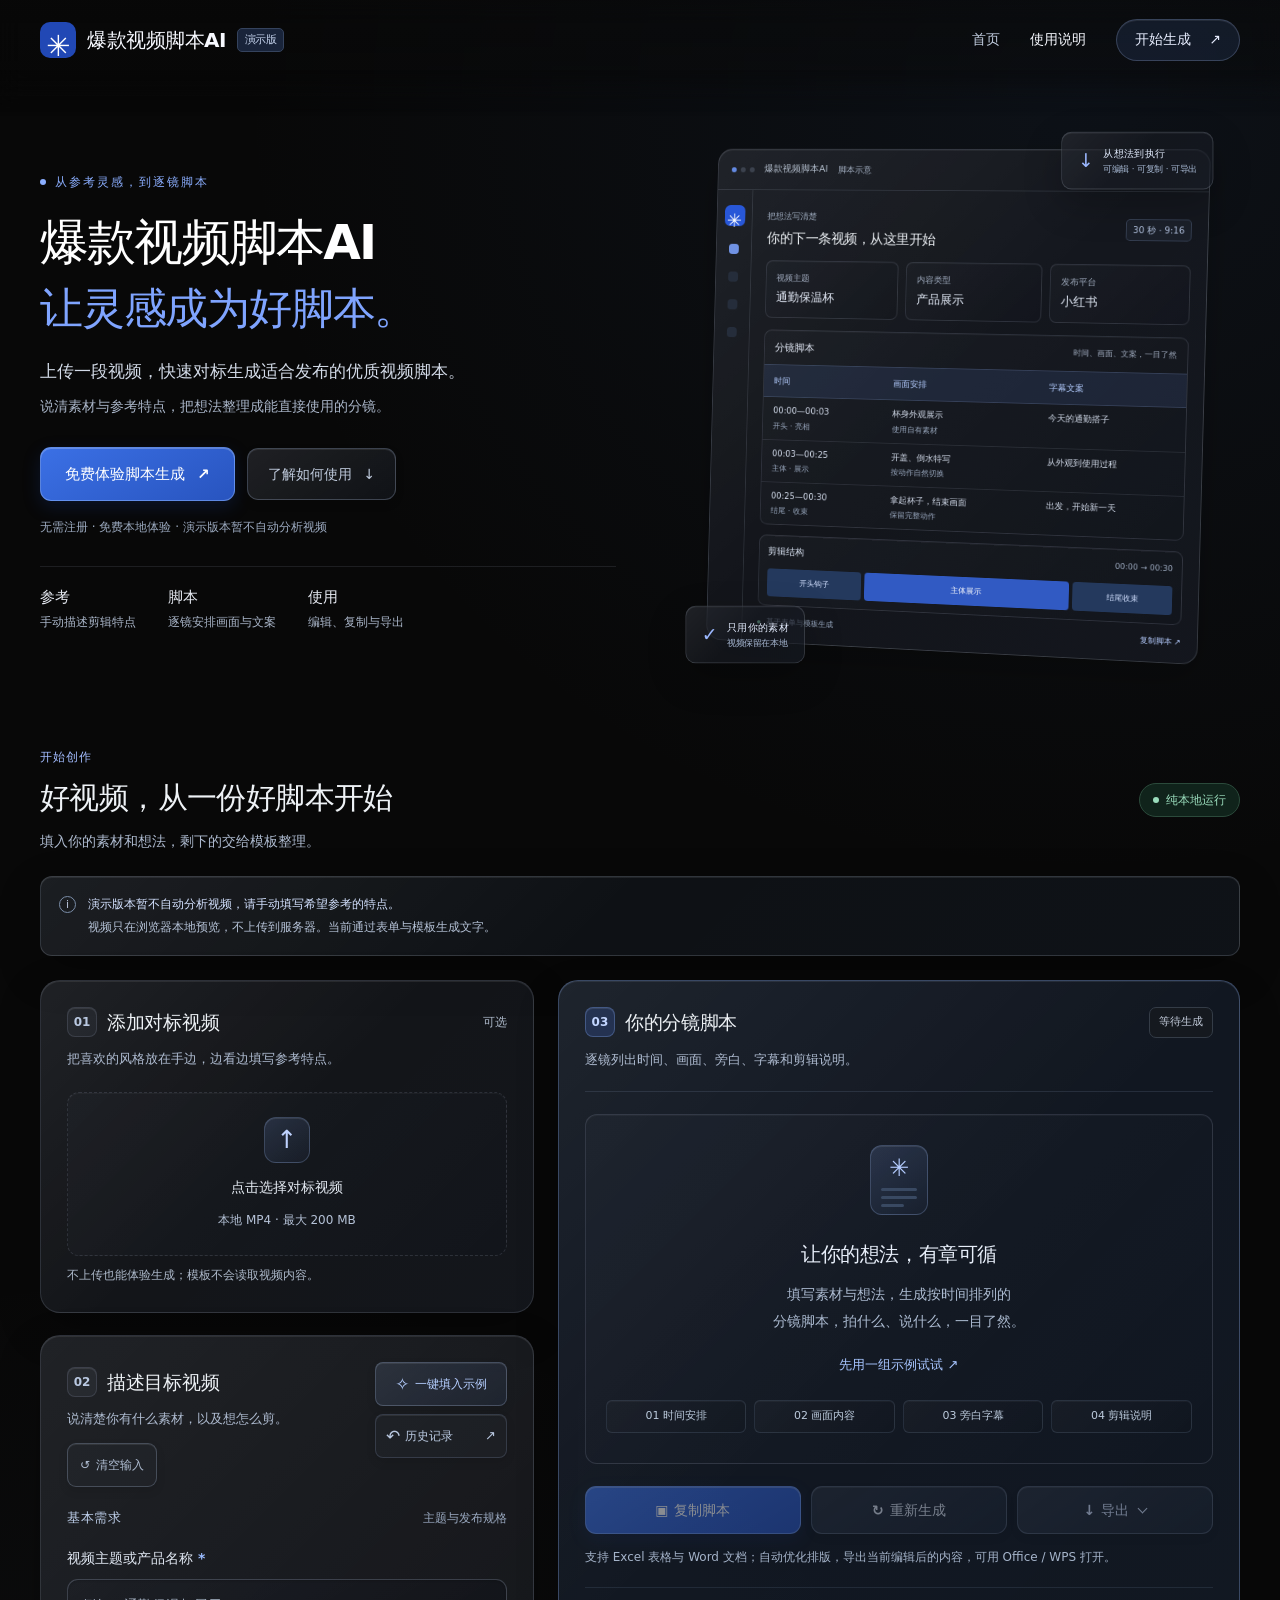
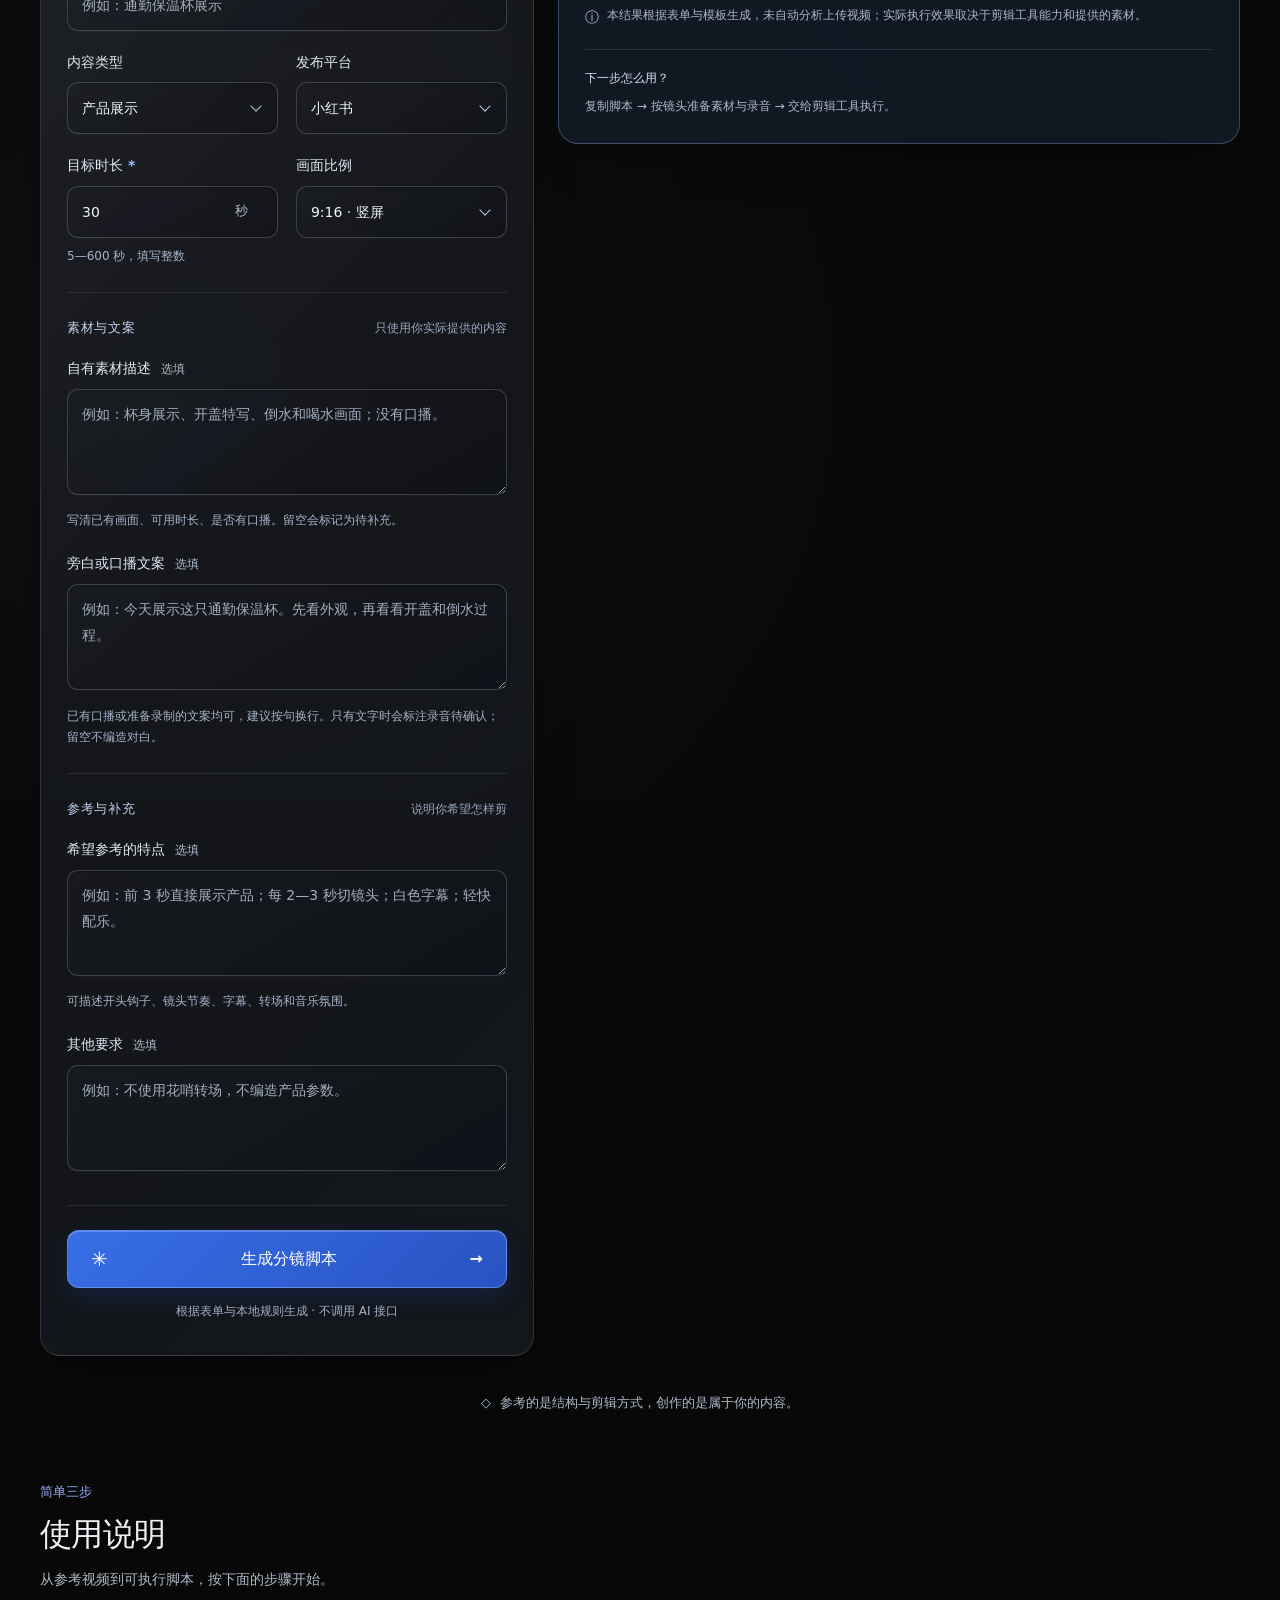
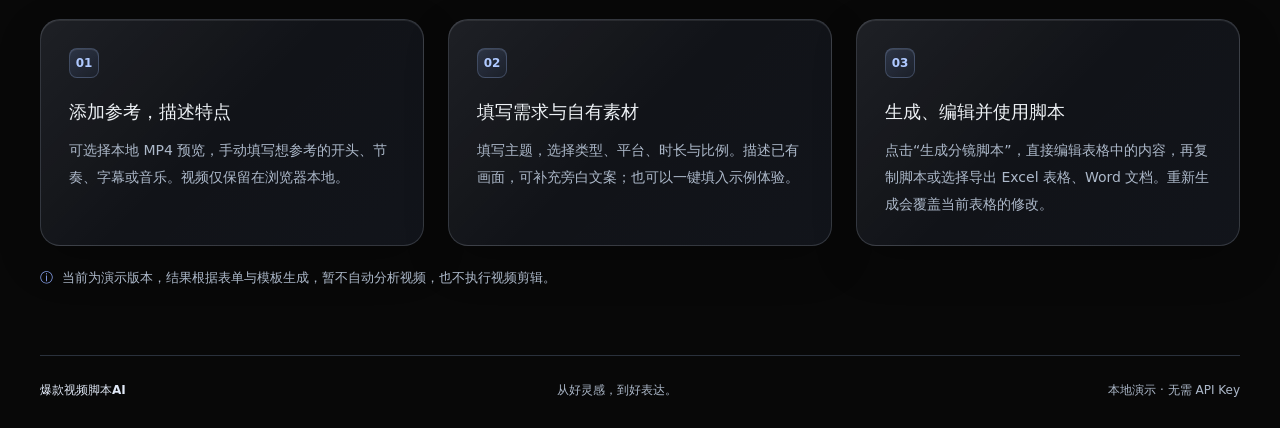
==== commit c8fe40c9: "perf: reduce scroll effects and defer storyboard cell sizing" ====
--- a/index.html
+++ b/index.html
@@ -4,7 +4,7 @@
 <meta charset="UTF-8"><meta name="viewport" content="width=device-width, initial-scale=1">
 <meta name="description" content="上传一段视频，快速对标生成适合发布的优质视频脚本。">
 <meta name="theme-color" content="#7160da"><title>爆款视频脚本AI</title>
-<link rel="stylesheet" href="style.css?v=performance-1"><script src="office-zip.js" defer></script><script src="xlsx-export.js" defer></script><script src="docx-export.js" defer></script><script src="history-store.js?v=1" defer></script><script src="app.js?v=performance-1" defer></script><script src="select-ui.js?v=2" defer></script><script src="button-glow.js?v=performance-1" defer></script>
+<link rel="stylesheet" href="style.css?v=performance-2"><script src="office-zip.js" defer></script><script src="xlsx-export.js" defer></script><script src="docx-export.js" defer></script><script src="history-store.js?v=1" defer></script><script src="app.js?v=performance-2" defer></script><script src="select-ui.js?v=performance-2" defer></script><script src="button-glow.js?v=performance-2" defer></script>
 </head>
 <body class="home-refined">
 <a class="skip-link" href="#generator">跳到生成器</a>
--- a/style.css
+++ b/style.css
@@ -511,7 +511,7 @@
   .usage-steps > li { padding: 21px; }
 }
 
-/* 深色毛玻璃：主面板使用背景模糊，内部控件用轻透材质保持清晰。 */
+/* 大面板用半透明底色与静态高光呈现玻璃质感；实时模糊留给导航与弹出菜单。 */
 :root {
   --glass-fill: #15181e;
   --glass-edge: rgba(225, 234, 255, .16);
@@ -519,8 +519,12 @@
   --glass-shadow: inset 0 1px 0 rgba(255, 255, 255, .08), 0 16px 44px rgba(0, 0, 0, .24);
 }
 body {
-  background: radial-gradient(ellipse at 85% 8%, rgba(49, 82, 132, .13), transparent 55%), radial-gradient(ellipse at 12% 70%, rgba(119, 136, 167, .06), transparent 52%), var(--bg);
-  background-attachment: fixed;
+  background-color: var(--bg);
+  background-image: radial-gradient(ellipse at 85% 8%, rgba(49, 82, 132, .13), transparent 55%), radial-gradient(ellipse at 12% 70%, rgba(119, 136, 167, .06), transparent 52%);
+  background-size: 100% 1100px, 100% 1400px;
+  background-position: center top, center 1000px;
+  background-repeat: no-repeat;
+  background-attachment: scroll;
 }
 .hero { background: transparent; }
 .site-header { height: 96px; padding-block: 12px; border: 0; background: transparent; }
@@ -568,8 +572,8 @@
 @supports ((backdrop-filter: blur(1px)) or (-webkit-backdrop-filter: blur(1px))) {
   :is(.site-header .nav, .card, .demo-notice, .usage-steps > li, .showcase-window, .showcase-float) {
     --glass-fill: rgba(19, 23, 31, .64);
-    -webkit-backdrop-filter: blur(10px) saturate(130%);
-    backdrop-filter: blur(10px) saturate(130%);
+    -webkit-backdrop-filter: none;
+    backdrop-filter: none;
   }
   .site-header .nav { background-color: rgba(20, 23, 29, .72); }
   /* 倾斜示意图仅保留透光与高光，避免三维变换叠加模糊造成合成边缘。 */
@@ -580,7 +584,7 @@
   html { scroll-padding-top: 150px; }
   .site-header { height: auto; padding-block: 10px; }
   .site-header .nav { padding: 12px 16px; border-radius: 22px; }
-  :is(.site-header .nav, .card, .demo-notice, .usage-steps > li) { -webkit-backdrop-filter: blur(8px) saturate(130%); backdrop-filter: blur(8px) saturate(130%); }
+  :is(.site-header .nav, .card, .demo-notice, .usage-steps > li) { -webkit-backdrop-filter: none; backdrop-filter: none; }
 }
 @media (prefers-reduced-transparency: reduce) {
   :is(.site-header .nav, .card, .demo-notice, .usage-steps > li, .showcase-window, .showcase-float) { background-color: #171b23; -webkit-backdrop-filter: none; backdrop-filter: none; }
@@ -622,8 +626,8 @@
 @supports ((backdrop-filter: blur(1px)) or (-webkit-backdrop-filter: blur(1px))) {
   .site-header::before {
     background: linear-gradient(to bottom, rgba(8,8,8,.55), rgba(8,8,8,.4) 65%, rgba(8,8,8,0));
-    -webkit-backdrop-filter: blur(18px) saturate(110%);
-    backdrop-filter: blur(18px) saturate(110%);
+    -webkit-backdrop-filter: blur(12px);
+    backdrop-filter: blur(12px);
   }
 }
 @media (max-width: 600px) {
@@ -703,7 +707,7 @@
   border-radius: inherit;
   pointer-events: none;
   opacity: var(--button-glow, 0);
-  background: radial-gradient(120px circle at var(--button-glow-x, 50%) var(--button-glow-y, 50%), rgba(142,156,255,.16), transparent 75%);
+  background: radial-gradient(120px circle at 50% 50%, rgba(142,156,255,.16), transparent 75%);
   box-shadow: inset 0 0 0 1px rgba(154,169,255,.48), 0 0 0 4px rgba(113,132,246,.045), 0 0 26px rgba(114,135,255,.24);
   transition: opacity .18s ease;
 }
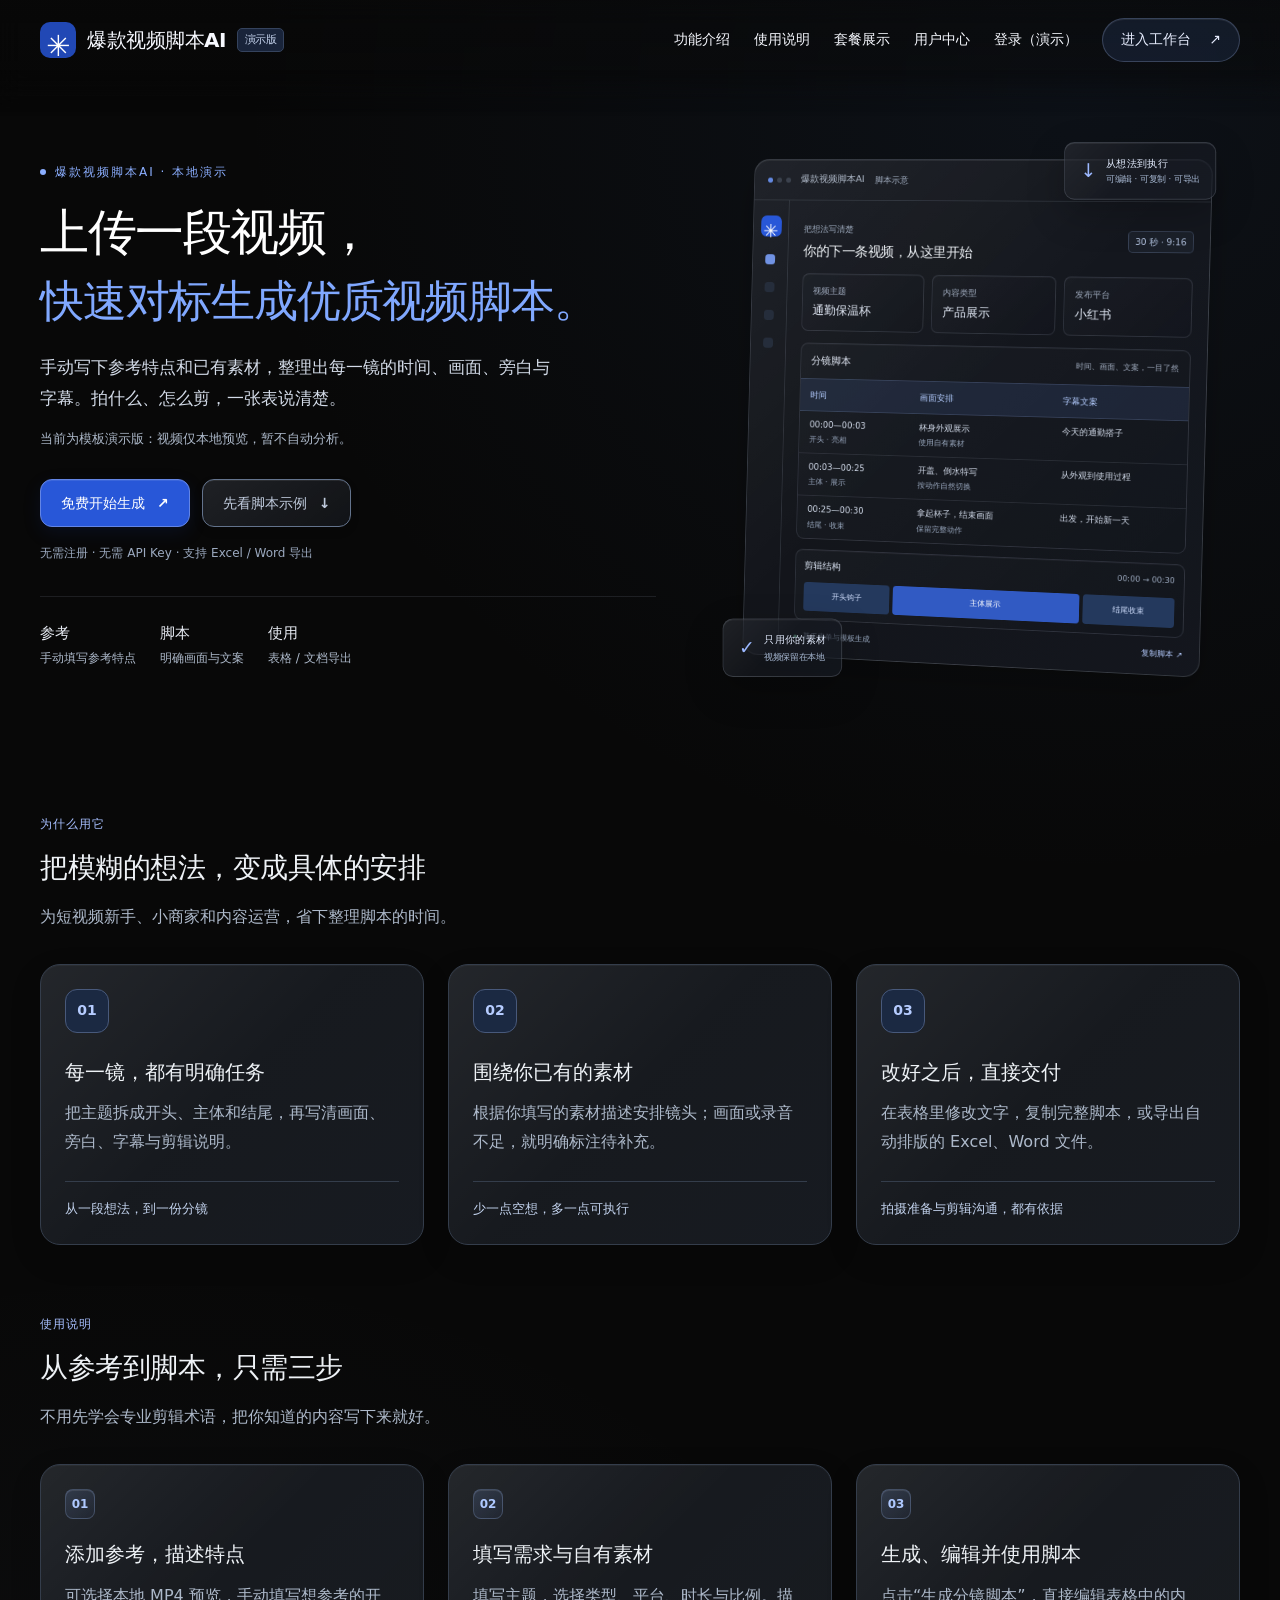
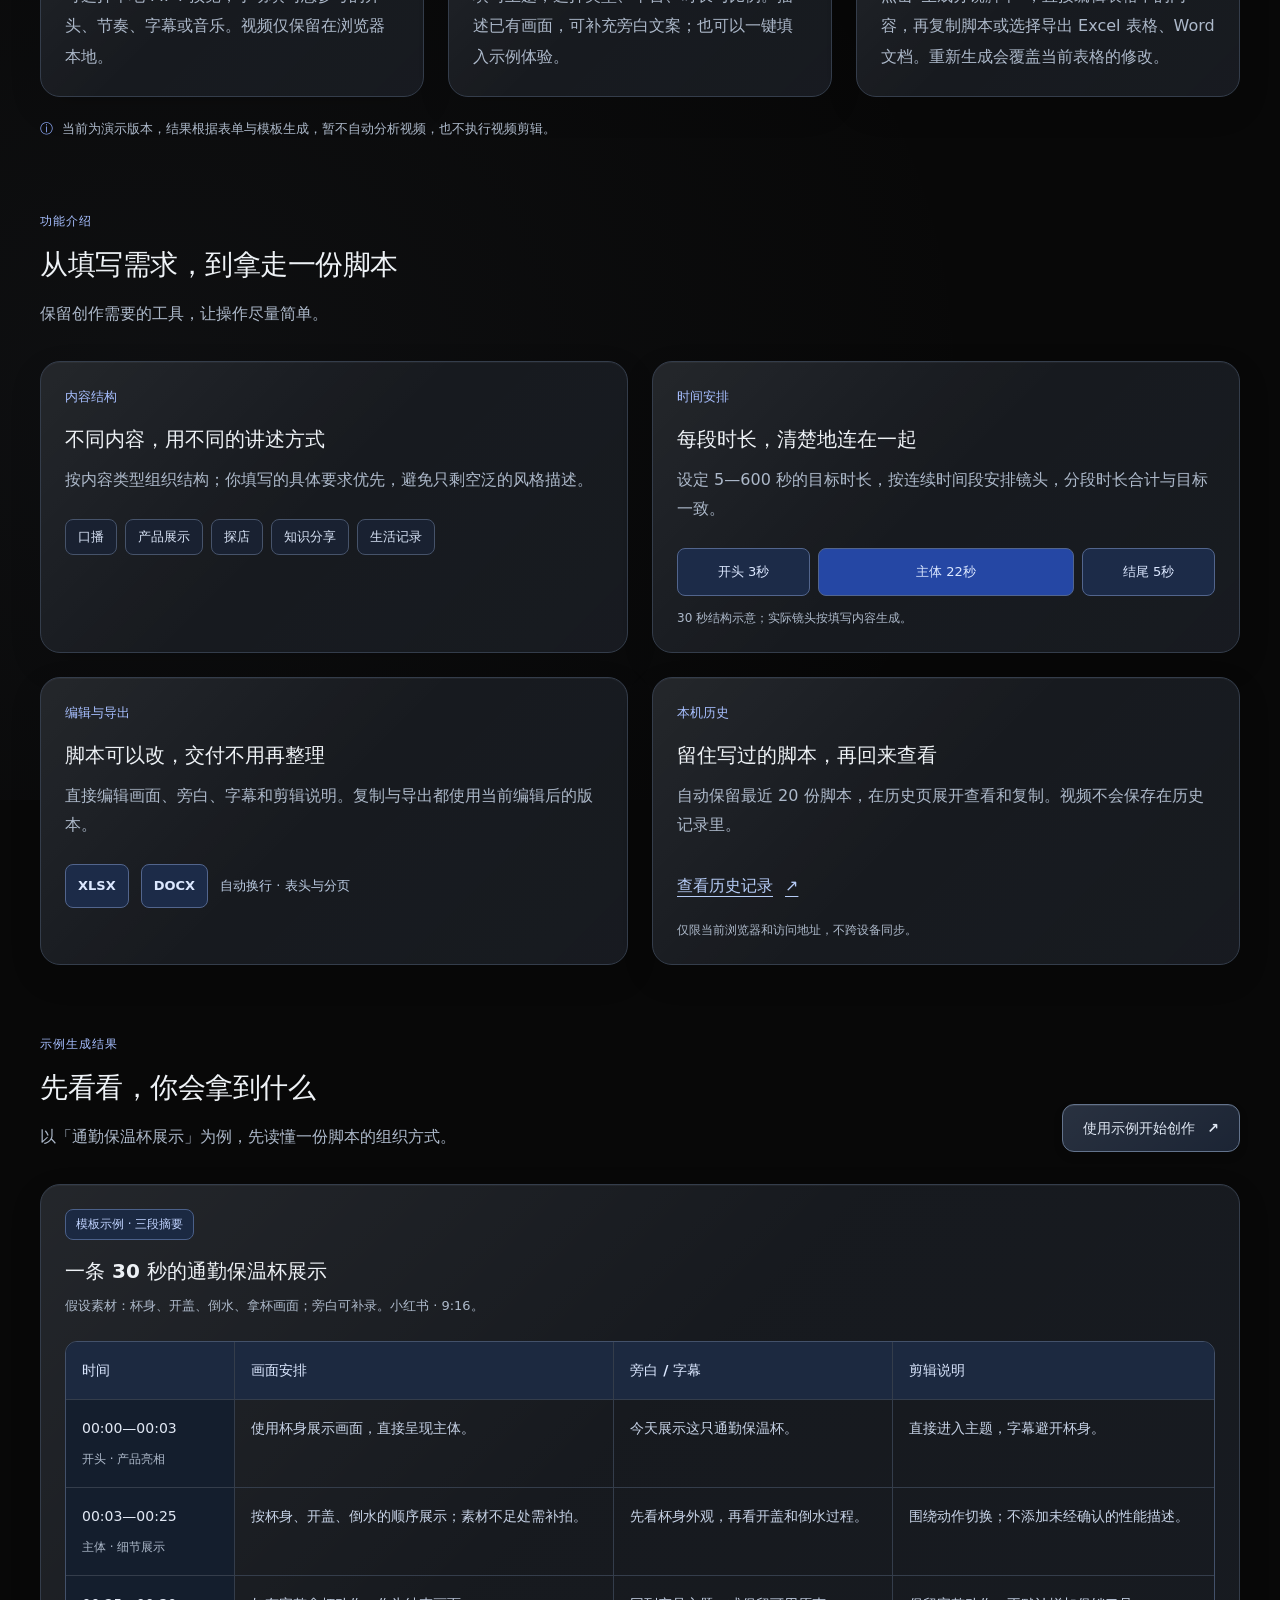
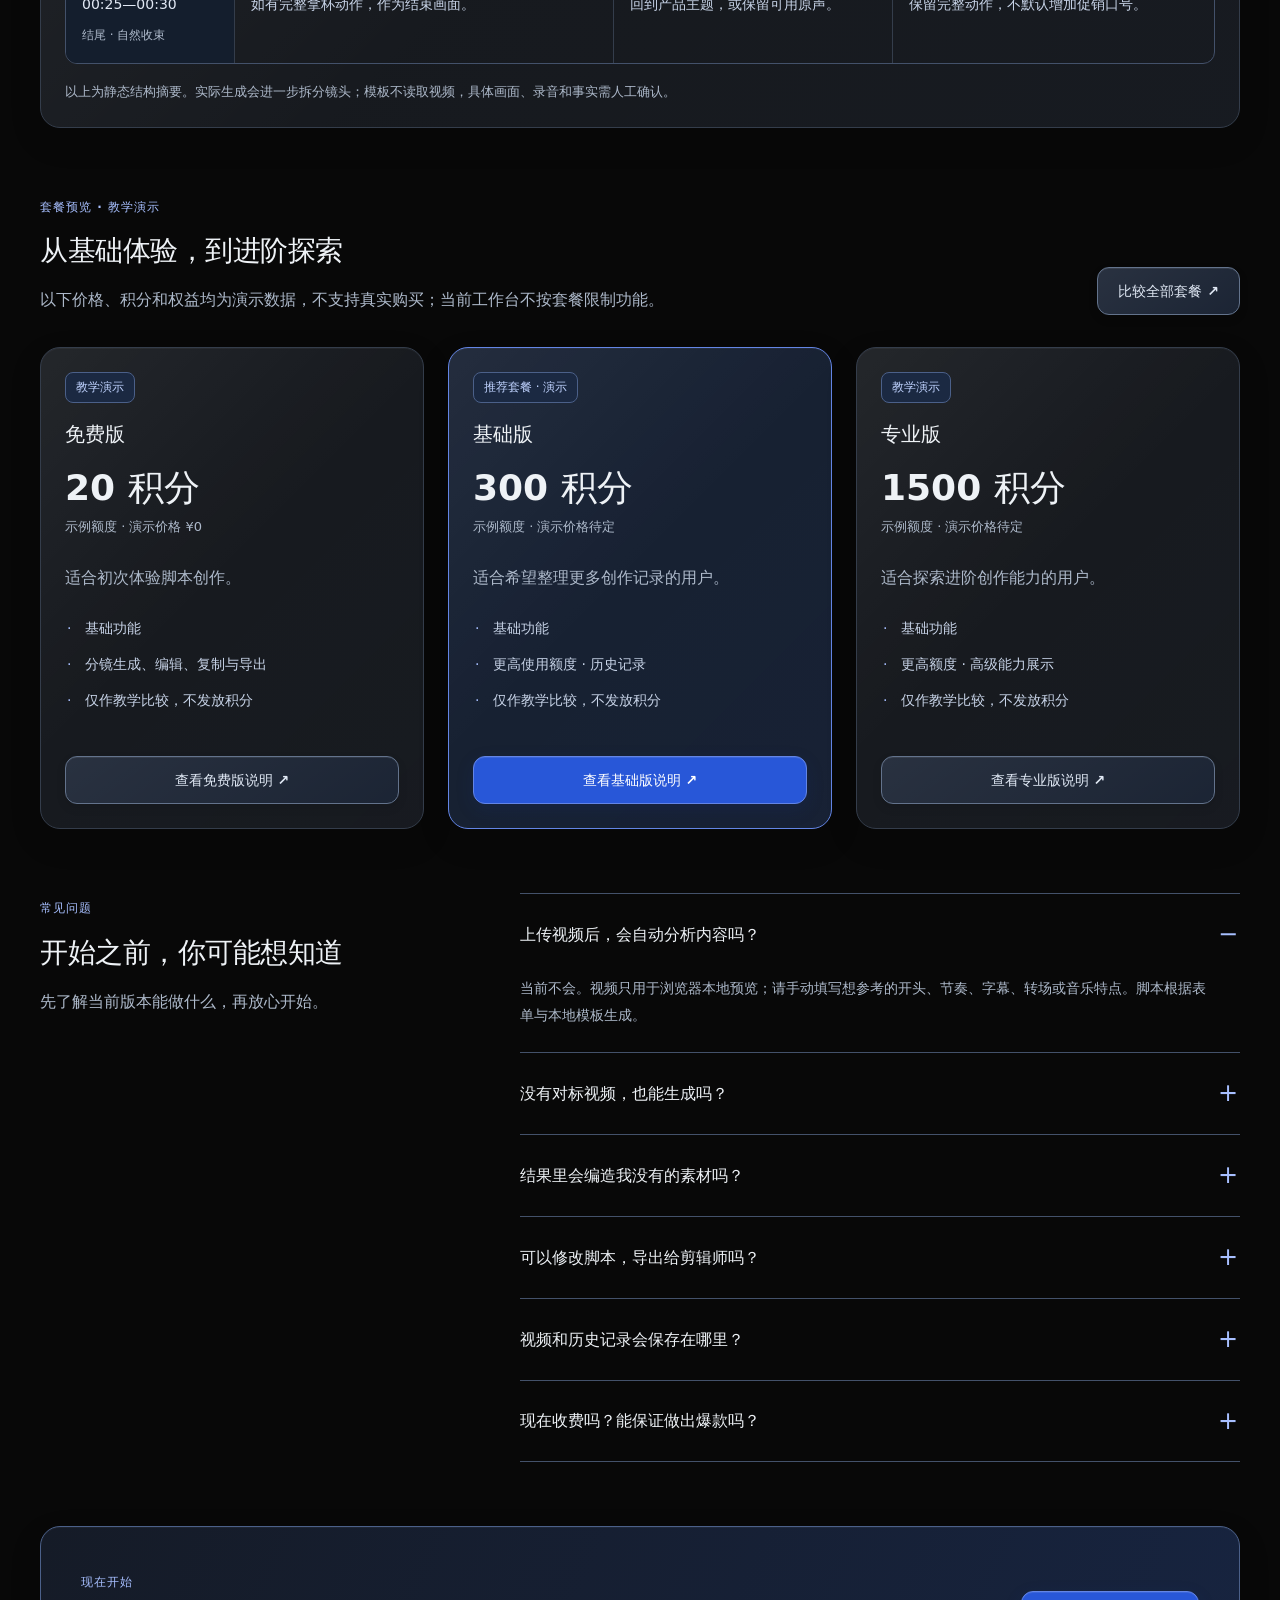
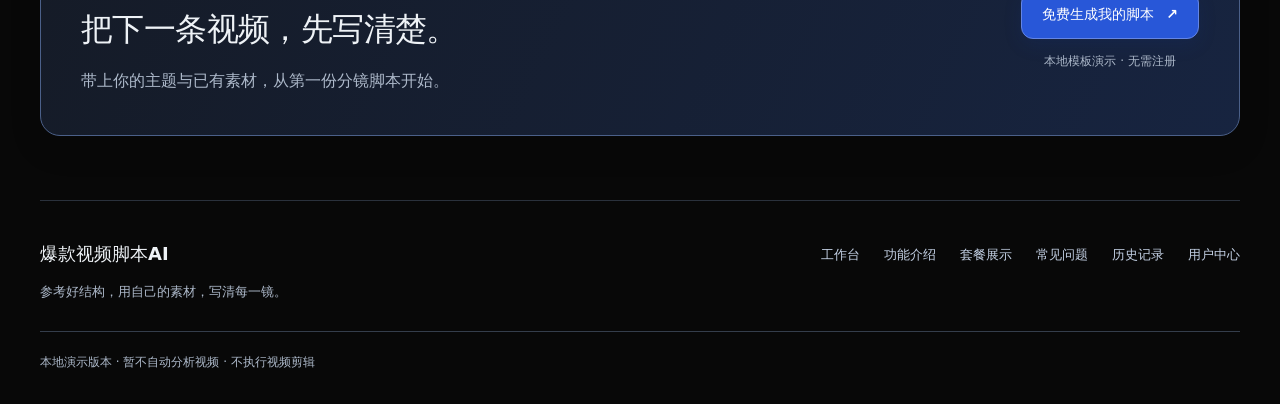
==== commit 83b76890: "feat: release frontend v1 with standalone pages and responsive navigation" ====
--- a/index.html
+++ b/index.html
@@ -1,91 +1,106 @@
-<!doctype html>
-<html lang="zh-CN">
-<head>
-<meta charset="UTF-8"><meta name="viewport" content="width=device-width, initial-scale=1">
-<meta name="description" content="上传一段视频，快速对标生成适合发布的优质视频脚本。">
-<meta name="theme-color" content="#7160da"><title>爆款视频脚本AI</title>
-<link rel="stylesheet" href="style.css?v=performance-2"><script src="office-zip.js" defer></script><script src="xlsx-export.js" defer></script><script src="docx-export.js" defer></script><script src="history-store.js?v=1" defer></script><script src="app.js?v=performance-2" defer></script><script src="select-ui.js?v=performance-2" defer></script><script src="button-glow.js?v=performance-2" defer></script>
-</head>
-<body class="home-refined">
-<a class="skip-link" href="#generator">跳到生成器</a>
-<header class="site-header"><nav class="nav shell" aria-label="主导航">
-<a class="logo" href="#home"><span class="logo-mark" aria-hidden="true">✳</span>爆款视频脚本AI<span class="demo-badge">演示版</span></a>
-<div class="nav-links"><a class="nav-home" href="#home">首页</a><a href="#usage">使用说明</a><a class="nav-cta" href="#generator">开始生成 <span aria-hidden="true">↗</span></a></div>
-</nav></header>
-<main id="home">
-<section class="hero hero-showcase shell" aria-labelledby="hero-title">
-<div class="hero-copy"><span class="eyebrow"><span class="tiny-dot"></span> 从参考灵感，到逐镜脚本</span>
-<h1 id="hero-title">爆款视频脚本AI<span class="hero-title-accent">让灵感成为好脚本。</span></h1>
-<p class="hero-description">上传一段视频，快速对标生成适合发布的优质视频脚本。</p>
-<p class="hero-subdescription">说清素材与参考特点，把想法整理成能直接使用的分镜。</p>
-<div class="hero-actions"><a class="button primary" href="#generator">免费体验脚本生成 <span aria-hidden="true">↗</span></a><a class="button secondary" href="#usage">了解如何使用 <span aria-hidden="true">↓</span></a></div>
-<p class="hero-note">无需注册 · 免费本地体验 · 演示版本暂不自动分析视频</p>
-<div class="hero-pillars"><div><strong>参考</strong><span>手动描述剪辑特点</span></div><div><strong>脚本</strong><span>逐镜安排画面与文案</span></div><div><strong>使用</strong><span>编辑、复制与导出</span></div></div></div>
-<div class="showcase-art" aria-hidden="true"><div class="showcase-window">
-<div class="showcase-chrome"><span class="window-dots"><i></i><i></i><i></i></span><span>爆款视频脚本AI</span><span class="preview-label">脚本示意</span><span class="window-menu">···</span></div>
-<div class="showcase-app"><div class="showcase-sidebar"><span class="sidebar-logo">✳</span><span class="sidebar-square active"></span><span class="sidebar-square"></span><span class="sidebar-square"></span><span class="sidebar-square"></span></div>
-<div class="showcase-main"><div class="showcase-intro"><div><span class="showcase-overline">把想法写清楚</span><h2>你的下一条视频，从这里开始</h2></div><span class="showcase-duration">30 秒 · 9:16</span></div>
-<div class="showcase-metrics"><div><span>视频主题</span><strong>通勤保温杯</strong></div><div><span>内容类型</span><strong>产品展示</strong></div><div><span>发布平台</span><strong>小红书</strong></div></div>
-<div class="showcase-sheet"><div class="showcase-sheet-heading"><strong>分镜脚本</strong><span>时间、画面、文案，一目了然</span></div><div class="showcase-table-head"><span>时间</span><span>画面安排</span><span>字幕文案</span></div>
-<div class="showcase-table-row"><span>00:00—00:03<small>开头 · 亮相</small></span><span>杯身外观展示<small>使用自有素材</small></span><span>今天的通勤搭子</span></div>
-<div class="showcase-table-row"><span>00:03—00:25<small>主体 · 展示</small></span><span>开盖、倒水特写<small>按动作自然切换</small></span><span>从外观到使用过程</span></div>
-<div class="showcase-table-row"><span>00:25—00:30<small>结尾 · 收束</small></span><span>拿起杯子，结束画面<small>保留完整动作</small></span><span>出发，开始新一天</span></div></div>
-<div class="showcase-timeline"><div><strong>剪辑结构</strong><span>00:00 → 00:30</span></div><div class="showcase-segments"><span>开头钩子</span><span>主体展示</span><span>结尾收束</span></div></div>
-<div class="showcase-bottom"><span><i class="tiny-dot"></i> 基于表单与模板生成</span><span>复制脚本 ↗</span></div></div></div></div>
-<div class="showcase-float float-export"><span>↓</span><div><strong>从想法到执行</strong><small>可编辑 · 可复制 · 可导出</small></div></div>
-<div class="showcase-float float-local"><span>✓</span><div><strong>只用你的素材</strong><small>视频保留在本地</small></div></div>
-</div></section>
-<section class="workspace shell" id="generator" aria-labelledby="workspace-title">
-<div class="workspace-heading"><div><span class="section-kicker">开始创作</span><h2 id="workspace-title">好视频，从一份好脚本开始</h2><p>填入你的素材和想法，剩下的交给模板整理。</p></div><span class="local-badge"><span class="tiny-dot"></span> 纯本地运行</span></div>
-<div class="demo-notice"><span class="notice-icon" aria-hidden="true">i</span><p><strong>演示版本暂不自动分析视频，请手动填写希望参考的特点。</strong><br>视频只在浏览器本地预览，不上传到服务器。当前通过表单与模板生成文字。</p></div>
-<div class="work-grid"><div class="input-column">
-<section class="card upload-card" aria-labelledby="upload-title">
-<div class="card-heading"><div class="step-title"><span class="step-number">01</span><h3 id="upload-title">添加对标视频</h3></div><span class="optional-tag">可选</span></div><p class="card-description">把喜欢的风格放在手边，边看边填写参考特点。</p>
-<input class="visually-hidden" id="video-file" type="file" accept=".mp4,video/mp4" tabindex="-1" aria-label="选择本地 MP4 视频" aria-describedby="upload-hint video-error">
-<button id="upload-button" class="upload-zone" type="button"><span class="upload-symbol" aria-hidden="true">↑</span><strong>点击选择对标视频</strong><span>本地 MP4 · 最大 200 MB</span></button>
-<div id="video-container" class="video-container" hidden><video id="video-preview" controls playsinline preload="metadata" aria-label="对标视频本地预览"></video><div class="file-row"><div class="file-info"><strong id="file-name"></strong><span id="file-meta"></span></div><div class="file-actions"><button type="button" class="text-button" id="replace-video">替换</button><button type="button" class="text-button danger" id="remove-video">移除</button></div></div></div>
-<p id="video-error" class="field-error" role="alert" hidden></p><p class="field-help" id="upload-hint">不上传也能体验生成；模板不会读取视频内容。</p><p class="visually-hidden" id="video-status" role="status"></p></section>
-<section class="card form-card" aria-labelledby="form-title">
-<div class="card-heading form-heading"><div class="form-heading-copy"><div class="step-title"><span class="step-number">02</span><h3 id="form-title">描述目标视频</h3></div><p class="card-description">说清楚你有什么素材，以及想怎么剪。</p><div class="input-toolbar"><p id="clear-inputs-hint" class="visually-hidden">清空文字内容，保留选项与目标时长。</p><button type="button" class="button secondary clear-inputs-button" id="clear-inputs" aria-describedby="clear-inputs-hint" title="清空文字，保留选项与目标时长"><span aria-hidden="true">↺</span> 清空输入</button></div></div><div class="form-heading-actions"><button class="example-button" id="fill-example" type="button"><span aria-hidden="true">✧</span> 一键填入示例</button><a class="example-button history-entry" href="history.html"><span aria-hidden="true">↶</span> 历史记录 <span class="action-arrow" aria-hidden="true">↗</span></a></div></div>
-<form id="requirements-form" novalidate>
-<section class="form-group" aria-labelledby="basic-heading"><div class="form-group-heading"><h4 id="basic-heading">基本需求</h4><span>主题与发布规格</span></div>
-<div class="field"><label for="topic">视频主题或产品名称 <span class="required">*</span></label><input id="topic" name="topic" type="text" maxlength="120" placeholder="例如：通勤保温杯展示" required aria-describedby="topic-error"><p id="topic-error" class="field-error" hidden></p></div>
-<div class="form-row"><div class="field"><label for="content-type">内容类型</label><select id="content-type" name="contentType"><option>口播</option><option selected>产品展示</option><option>探店</option><option>知识分享</option><option>生活记录</option></select></div><div class="field"><label for="platform">发布平台</label><select id="platform" name="platform"><option>小红书</option><option>抖音</option><option>视频号</option></select></div></div>
-<div class="form-row"><div class="field"><label for="duration">目标时长 <span class="required">*</span></label><div class="input-with-unit"><input id="duration" name="duration" type="number" min="5" max="600" step="1" value="30" required aria-describedby="duration-hint duration-error"><span>秒</span></div><p class="field-help" id="duration-hint">5—600 秒，填写整数</p><p id="duration-error" class="field-error" hidden></p></div><div class="field"><label for="aspect">画面比例</label><select id="aspect" name="aspect"><option value="9:16">9:16 · 竖屏</option><option value="16:9">16:9 · 横屏</option><option value="1:1">1:1 · 方形</option></select></div></div>
-</section>
-<section class="form-group" aria-labelledby="materials-heading"><div class="form-group-heading"><h4 id="materials-heading">素材与文案</h4><span>只使用你实际提供的内容</span></div>
-<div class="field"><label for="materials">自有素材描述 <span class="label-note">选填</span></label><textarea id="materials" name="materials" rows="3" maxlength="4000" placeholder="例如：杯身展示、开盖特写、倒水和喝水画面；没有口播。"></textarea><p class="field-help">写清已有画面、可用时长、是否有口播。留空会标记为待补充。</p></div>
-<div class="field"><label for="narration">旁白或口播文案 <span class="label-note">选填</span></label><textarea id="narration" name="narration" rows="3" maxlength="4000" placeholder="例如：今天展示这只通勤保温杯。先看外观，再看看开盖和倒水过程。"></textarea><p class="field-help">已有口播或准备录制的文案均可，建议按句换行。只有文字时会标注录音待确认；留空不编造对白。</p></div>
-</section>
-<section class="form-group" aria-labelledby="reference-heading"><div class="form-group-heading"><h4 id="reference-heading">参考与补充</h4><span>说明你希望怎样剪</span></div>
-<div class="field"><label for="references">希望参考的特点 <span class="label-note">选填</span></label><textarea id="references" name="references" rows="3" maxlength="4000" placeholder="例如：前 3 秒直接展示产品；每 2—3 秒切镜头；白色字幕；轻快配乐。"></textarea><p class="field-help">可描述开头钩子、镜头节奏、字幕、转场和音乐氛围。</p></div>
-<div class="field"><label for="additional">其他要求 <span class="label-note">选填</span></label><textarea id="additional" name="additional" rows="2" maxlength="4000" placeholder="例如：不使用花哨转场，不编造产品参数。"></textarea></div>
-</section>
-<div class="generate-area"><button type="submit" class="button primary generate-button"><span aria-hidden="true">✳</span> 生成分镜脚本 <span aria-hidden="true">→</span></button><p class="generate-caption">根据表单与本地规则生成 · 不调用 AI 接口</p><p id="form-status" role="status" class="form-status"></p><p id="history-save-status" role="status" class="field-help"></p></div></form></section></div>
-<section class="card result-card" id="result-section" aria-labelledby="result-title">
-<div class="card-heading"><div class="step-title"><span class="step-number">03</span><h3 id="result-title">你的分镜脚本</h3></div><span id="result-badge" class="result-badge">等待生成</span></div><p class="card-description">逐镜列出时间、画面、旁白、字幕和剪辑说明。</p>
-<div id="result-empty" class="result-empty"><div class="empty-art" aria-hidden="true"><span>✳</span><i></i><i></i><i></i></div><h4>让你的想法，有章可循</h4><p>填写素材与想法，生成按时间排列的<br>分镜脚本，拍什么、说什么，一目了然。</p><button type="button" id="empty-example" class="text-button">先用一组示例试试 <span aria-hidden="true">↗</span></button><div class="output-outline"><span>01 时间安排</span><span>02 画面内容</span><span>03 旁白字幕</span><span>04 剪辑说明</span></div></div>
-<div id="result-content" hidden>
-<p class="script-format-note">直接编辑表格内容，复制和导出都会使用当前版本</p>
-<div class="result-label"><strong id="table-title">分镜脚本表格</strong><span id="table-help">表格内可上下、左右滚动查看；时间安排保持不变</span></div>
-<div class="storyboard-scroll" id="table-scroll" role="region" aria-labelledby="table-title" aria-describedby="table-help" tabindex="0">
-<table class="storyboard-table"><caption class="visually-hidden">按镜头排列的可编辑视频分镜脚本</caption><colgroup><col class="time-column"><col><col><col><col></colgroup><thead><tr><th scope="col">镜头 / 时间</th><th scope="col">画面</th><th scope="col">旁白 / 口播</th><th scope="col">字幕</th><th scope="col">剪辑说明</th></tr></thead><tbody id="storyboard-rows"></tbody></table>
-</div>
-<div class="result-meta"><span id="result-summary"></span><span id="character-count">0 字</span></div>
-<details class="script-notes"><summary>创作依据、配乐与待补充信息</summary><pre id="script-notes"></pre></details>
-<div id="manual-copy" class="manual-copy" hidden><label for="prompt-output">手动复制完整脚本</label><textarea id="prompt-output" class="prompt-output" readonly spellcheck="false"></textarea></div>
-</div>
-<div class="result-actions"><button type="button" class="button primary copy-button" id="copy-prompt" disabled><span aria-hidden="true">▣</span> 复制脚本</button><button type="button" class="button secondary" id="regenerate" disabled><span aria-hidden="true">↻</span> 重新生成</button><div class="export-control" id="export-control"><button type="button" class="button secondary export-button" id="export-toggle" aria-haspopup="menu" aria-expanded="false" aria-controls="export-menu" disabled><span aria-hidden="true">↓</span> 导出 <span class="export-chevron" aria-hidden="true"></span></button><div class="export-menu" id="export-menu" role="menu" aria-label="选择导出格式" hidden><button type="button" id="export-table" role="menuitem" disabled><span class="export-format-icon" aria-hidden="true">表</span><span><strong>导出表格</strong><small>Excel · .xlsx · 自动排版</small></span></button><button type="button" id="export-document" role="menuitem" disabled><span class="export-format-icon" aria-hidden="true">文</span><span><strong>导出文档</strong><small>Word · .docx · 自动分页</small></span></button></div></div></div><p class="export-hint">支持 Excel 表格与 Word 文档；自动优化排版，导出当前编辑后的内容，可用 Office / WPS 打开。</p><p id="copy-status" class="copy-status" role="status" aria-live="polite"></p><p id="export-status" class="copy-status" role="status" aria-live="polite"></p>
-<div class="result-disclaimer" id="result-disclaimer"><span aria-hidden="true">ⓘ</span><p>本结果根据表单与模板生成，未自动分析上传视频；实际执行效果取决于剪辑工具能力和提供的素材。</p></div><div class="workflow-tip"><strong>下一步怎么用？</strong><p>复制脚本 → 按镜头准备素材与录音 → 交给剪辑工具执行。</p></div></section>
-</div><div class="bottom-note"><span aria-hidden="true">◇</span><p>参考的是结构与剪辑方式，创作的是属于你的内容。</p></div></section>
-<section class="usage-section shell" id="usage" aria-labelledby="usage-title">
-<div class="usage-heading"><span class="usage-eyebrow">简单三步</span><h2 id="usage-title">使用说明</h2><p>从参考视频到可执行脚本，按下面的步骤开始。</p></div>
-<ol class="usage-steps">
-<li><span class="step-number" aria-hidden="true">01</span><h3>添加参考，描述特点</h3><p>可选择本地 MP4 预览，手动填写想参考的开头、节奏、字幕或音乐。视频仅保留在浏览器本地。</p></li>
-<li><span class="step-number" aria-hidden="true">02</span><h3>填写需求与自有素材</h3><p>填写主题，选择类型、平台、时长与比例。描述已有画面，可补充旁白文案；也可以一键填入示例体验。</p></li>
-<li><span class="step-number" aria-hidden="true">03</span><h3>生成、编辑并使用脚本</h3><p>点击“生成分镜脚本”，直接编辑表格中的内容，再复制脚本或选择导出 Excel 表格、Word 文档。重新生成会覆盖当前表格的修改。</p></li>
-</ol>
-<p class="usage-note"><span aria-hidden="true">ⓘ</span> 当前为演示版本，结果根据表单与模板生成，暂不自动分析视频，也不执行视频剪辑。</p>
-</section></main>
-<footer class="site-footer shell"><span>爆款视频脚本AI</span><p>从好灵感，到好表达。</p><span>本地演示 · 无需 API Key</span></footer><noscript><div class="noscript">请启用浏览器 JavaScript，才能使用视频预览和分镜脚本生成功能。</div></noscript>
-</body></html>
+<!doctype html>
+<html lang="zh-CN">
+<head>
+<meta charset="UTF-8"><meta name="viewport" content="width=device-width, initial-scale=1">
+<meta name="description" content="手动填写参考视频特点与自有素材，生成可编辑、复制、导出的中文分镜脚本。当前为本地模板演示版，暂不自动分析视频。">
+<meta name="theme-color" content="#080808"><title>爆款视频脚本AI</title>
+<link rel="stylesheet" href="style.css?v=responsive-1"><link rel="stylesheet" href="app-shell.css?v=responsive-1"><script src="landing.js?v=separate-1" defer></script><script src="site-nav.js?v=3" defer></script><script src="button-glow.js?v=performance-2" defer></script>
+</head>
+<body class="home-refined product-home landing-page">
+<a class="skip-link" href="#home">跳到首页内容</a>
+<header class="site-header"><nav class="nav shell" aria-label="主导航">
+<a class="logo" href="#home"><span class="logo-mark" aria-hidden="true">✳</span>爆款视频脚本AI<span class="demo-badge">演示版</span></a>
+<button type="button" id="site-menu-toggle" class="site-menu-toggle" aria-label="打开导航菜单" aria-controls="primary-links" aria-expanded="false"><span aria-hidden="true">☰</span></button><div class="nav-links" id="primary-links"><a href="#features">功能介绍</a><a href="#usage">使用说明</a><a href="pricing.html">套餐展示</a><a href="account.html">用户中心</a><a href="login.html">登录（演示）</a><a class="nav-cta" href="workspace.html">进入工作台 <span aria-hidden="true">↗</span></a></div>
+</nav></header>
+<main id="home">
+<section class="hero hero-showcase shell" aria-labelledby="hero-title">
+<div class="hero-copy"><span class="eyebrow"><span class="tiny-dot"></span> 爆款视频脚本AI · 本地演示</span>
+<h1 id="hero-title">上传一段视频，<span class="hero-title-accent"><span class="hero-phrase">快速对标生成</span><wbr><span class="hero-phrase">优质视频脚本。</span></span></h1>
+<p class="hero-description">手动写下参考特点和已有素材，整理出每一镜的时间、画面、旁白与字幕。拍什么、怎么剪，一张表说清楚。</p>
+<p class="hero-subdescription">当前为模板演示版：视频仅本地预览，暂不自动分析。</p>
+<div class="hero-actions"><a class="button primary" href="workspace.html">免费开始生成 <span aria-hidden="true">↗</span></a><a class="button secondary" href="#example">先看脚本示例 <span aria-hidden="true">↓</span></a></div>
+<p class="hero-note">无需注册 · 无需 API Key · 支持 Excel / Word 导出</p>
+<div class="hero-pillars"><div><strong>参考</strong><span>手动填写参考特点</span></div><div><strong>脚本</strong><span>明确画面与文案</span></div><div><strong>使用</strong><span>表格 / 文档导出</span></div></div></div>
+<div class="showcase-art" aria-hidden="true"><div class="showcase-window">
+<div class="showcase-chrome"><span class="window-dots"><i></i><i></i><i></i></span><span>爆款视频脚本AI</span><span class="preview-label">脚本示意</span><span class="window-menu">···</span></div>
+<div class="showcase-app"><div class="showcase-sidebar"><span class="sidebar-logo">✳</span><span class="sidebar-square active"></span><span class="sidebar-square"></span><span class="sidebar-square"></span><span class="sidebar-square"></span></div>
+<div class="showcase-main"><div class="showcase-intro"><div><span class="showcase-overline">把想法写清楚</span><h2>你的下一条视频，从这里开始</h2></div><span class="showcase-duration">30 秒 · 9:16</span></div>
+<div class="showcase-metrics"><div><span>视频主题</span><strong>通勤保温杯</strong></div><div><span>内容类型</span><strong>产品展示</strong></div><div><span>发布平台</span><strong>小红书</strong></div></div>
+<div class="showcase-sheet"><div class="showcase-sheet-heading"><strong>分镜脚本</strong><span>时间、画面、文案，一目了然</span></div><div class="showcase-table-head"><span>时间</span><span>画面安排</span><span>字幕文案</span></div>
+<div class="showcase-table-row"><span>00:00—00:03<small>开头 · 亮相</small></span><span>杯身外观展示<small>使用自有素材</small></span><span>今天的通勤搭子</span></div>
+<div class="showcase-table-row"><span>00:03—00:25<small>主体 · 展示</small></span><span>开盖、倒水特写<small>按动作自然切换</small></span><span>从外观到使用过程</span></div>
+<div class="showcase-table-row"><span>00:25—00:30<small>结尾 · 收束</small></span><span>拿起杯子，结束画面<small>保留完整动作</small></span><span>出发，开始新一天</span></div></div>
+<div class="showcase-timeline"><div><strong>剪辑结构</strong><span>00:00 → 00:30</span></div><div class="showcase-segments"><span>开头钩子</span><span>主体展示</span><span>结尾收束</span></div></div>
+<div class="showcase-bottom"><span><i class="tiny-dot"></i> 基于表单与模板生成</span><span>复制脚本 ↗</span></div></div></div></div>
+<div class="showcase-float float-export"><span>↓</span><div><strong>从想法到执行</strong><small>可编辑 · 可复制 · 可导出</small></div></div>
+<div class="showcase-float float-local"><span>✓</span><div><strong>只用你的素材</strong><small>视频保留在本地</small></div></div>
+</div></section>
+
+<section class="landing-section shell" id="value" aria-labelledby="value-title">
+  <div class="landing-heading"><span class="section-kicker">为什么用它</span><h2 id="value-title">把模糊的想法，变成具体的安排</h2><p>为短视频新手、小商家和内容运营，省下整理脚本的时间。</p></div>
+  <div class="value-grid">
+    <article class="card value-card"><span class="value-icon" aria-hidden="true">01</span><h3>每一镜，都有明确任务</h3><p>把主题拆成开头、主体和结尾，再写清画面、旁白、字幕与剪辑说明。</p><span class="value-detail">从一段想法，到一份分镜</span></article>
+    <article class="card value-card"><span class="value-icon" aria-hidden="true">02</span><h3>围绕你已有的素材</h3><p>根据你填写的素材描述安排镜头；画面或录音不足，就明确标注待补充。</p><span class="value-detail">少一点空想，多一点可执行</span></article>
+    <article class="card value-card"><span class="value-icon" aria-hidden="true">03</span><h3>改好之后，直接交付</h3><p>在表格里修改文字，复制完整脚本，或导出自动排版的 Excel、Word 文件。</p><span class="value-detail">拍摄准备与剪辑沟通，都有依据</span></article>
+  </div>
+</section>
+<section class="usage-section landing-section shell" id="usage" aria-labelledby="usage-title">
+<div class="landing-heading"><span class="section-kicker">使用说明</span><h2 id="usage-title">从参考到脚本，只需三步</h2><p>不用先学会专业剪辑术语，把你知道的内容写下来就好。</p></div>
+<ol class="usage-steps">
+<li><span class="step-number" aria-hidden="true">01</span><h3>添加参考，描述特点</h3><p>可选择本地 MP4 预览，手动填写想参考的开头、节奏、字幕或音乐。视频仅保留在浏览器本地。</p></li>
+<li><span class="step-number" aria-hidden="true">02</span><h3>填写需求与自有素材</h3><p>填写主题，选择类型、平台、时长与比例。描述已有画面，可补充旁白文案；也可以一键填入示例体验。</p></li>
+<li><span class="step-number" aria-hidden="true">03</span><h3>生成、编辑并使用脚本</h3><p>点击“生成分镜脚本”，直接编辑表格中的内容，再复制脚本或选择导出 Excel 表格、Word 文档。重新生成会覆盖当前表格的修改。</p></li>
+</ol>
+<p class="usage-note"><span aria-hidden="true">ⓘ</span> 当前为演示版本，结果根据表单与模板生成，暂不自动分析视频，也不执行视频剪辑。</p>
+</section>
+<section class="landing-section shell" id="features" aria-labelledby="features-title">
+  <div class="landing-heading"><span class="section-kicker">功能介绍</span><h2 id="features-title">从填写需求，到拿走一份脚本</h2><p>保留创作需要的工具，让操作尽量简单。</p></div>
+  <div class="feature-grid">
+    <article class="card feature-card"><span class="feature-label">内容结构</span><h3>不同内容，用不同的讲述方式</h3><p>按内容类型组织结构；你填写的具体要求优先，避免只剩空泛的风格描述。</p><div class="feature-tags" aria-label="支持的内容类型"><span>口播</span><span>产品展示</span><span>探店</span><span>知识分享</span><span>生活记录</span></div></article>
+    <article class="card feature-card"><span class="feature-label">时间安排</span><h3>每段时长，清楚地连在一起</h3><p>设定 5—600 秒的目标时长，按连续时间段安排镜头，分段时长合计与目标一致。</p><div class="feature-timing" aria-label="30秒结构示意：开头3秒、主体22秒、结尾5秒"><span>开头 3秒</span><span>主体 22秒</span><span>结尾 5秒</span></div><small>30 秒结构示意；实际镜头按填写内容生成。</small></article>
+    <article class="card feature-card"><span class="feature-label">编辑与导出</span><h3>脚本可以改，交付不用再整理</h3><p>直接编辑画面、旁白、字幕和剪辑说明。复制与导出都使用当前编辑后的版本。</p><div class="file-preview" aria-label="支持Excel和Word导出"><span class="file-type">XLSX</span><span class="file-type">DOCX</span><span>自动换行 · 表头与分页</span></div></article>
+    <article class="card feature-card"><span class="feature-label">本机历史</span><h3>留住写过的脚本，再回来查看</h3><p>自动保留最近 20 份脚本，在历史页展开查看和复制。视频不会保存在历史记录里。</p><a class="feature-link" href="history.html">查看历史记录 <span aria-hidden="true">↗</span></a><small>仅限当前浏览器和访问地址，不跨设备同步。</small></article>
+  </div>
+</section>
+
+<section class="landing-section shell" id="example" aria-labelledby="example-title">
+  <div class="landing-heading landing-heading-split"><div><span class="section-kicker">示例生成结果</span><h2 id="example-title">先看看，你会拿到什么</h2><p>以「通勤保温杯展示」为例，先读懂一份脚本的组织方式。</p></div><a class="button secondary" href="workspace.html?example=1#generator">使用示例开始创作 <span aria-hidden="true">↗</span></a></div>
+  <div class="card example-card">
+    <div class="example-brief"><span class="example-badge">模板示例 · 三段摘要</span><h3>一条 30 秒的通勤保温杯展示</h3><p>假设素材：杯身、开盖、倒水、拿杯画面；旁白可补录。小红书 · 9:16。</p></div>
+    <div class="example-table-wrap" role="region" aria-label="示例分镜表，可左右滚动" tabindex="0">
+      <table class="example-table"><caption class="visually-hidden">保温杯视频的结构示例，不是上传视频的分析结果</caption><thead><tr><th scope="col">时间</th><th scope="col">画面安排</th><th scope="col">旁白 / 字幕</th><th scope="col">剪辑说明</th></tr></thead><tbody>
+        <tr><th scope="row">00:00—00:03<span>开头 · 产品亮相</span></th><td>使用杯身展示画面，直接呈现主体。</td><td>今天展示这只通勤保温杯。</td><td>直接进入主题，字幕避开杯身。</td></tr>
+        <tr><th scope="row">00:03—00:25<span>主体 · 细节展示</span></th><td>按杯身、开盖、倒水的顺序展示；素材不足处需补拍。</td><td>先看杯身外观，再看开盖和倒水过程。</td><td>围绕动作切换；不添加未经确认的性能描述。</td></tr>
+        <tr><th scope="row">00:25—00:30<span>结尾 · 自然收束</span></th><td>如有完整拿杯动作，作为结束画面。</td><td>回到产品主题，或保留可用原声。</td><td>保留完整动作，不默认增加促销口号。</td></tr>
+      </tbody></table>
+    </div>
+    <p class="example-caption">以上为静态结构摘要。实际生成会进一步拆分镜头；模板不读取视频，具体画面、录音和事实需人工确认。</p>
+  </div>
+</section>
+<section class="landing-section shell" id="pricing" aria-labelledby="pricing-title">
+  <div class="landing-heading landing-heading-split"><div><span class="section-kicker">套餐预览 · 教学演示</span><h2 id="pricing-title">从基础体验，到进阶探索</h2><p>以下价格、积分和权益均为演示数据，不支持真实购买；当前工作台不按套餐限制功能。</p></div><a class="button secondary" href="pricing.html">比较全部套餐 ↗</a></div>
+  <div class="pricing-grid">
+    <article class="card plan-card"><span class="plan-status">教学演示</span><h3>免费版</h3><p class="plan-price">20 积分<span>示例额度 · 演示价格 ¥0</span></p><p>适合初次体验脚本创作。</p><ul><li>基础功能</li><li>分镜生成、编辑、复制与导出</li><li>仅作教学比较，不发放积分</li></ul><a class="button secondary" href="pricing.html#free">查看免费版说明 ↗</a></article>
+    <article class="card plan-card plan-current"><span class="plan-status">推荐套餐 · 演示</span><h3>基础版</h3><p class="plan-price">300 积分<span>示例额度 · 演示价格待定</span></p><p>适合希望整理更多创作记录的用户。</p><ul><li>基础功能</li><li>更高使用额度 · 历史记录</li><li>仅作教学比较，不发放积分</li></ul><a class="button primary" href="pricing.html#basic">查看基础版说明 ↗</a></article>
+    <article class="card plan-card"><span class="plan-status">教学演示</span><h3>专业版</h3><p class="plan-price">1500 积分<span>示例额度 · 演示价格待定</span></p><p>适合探索进阶创作能力的用户。</p><ul><li>基础功能</li><li>更高额度 · 高级能力展示</li><li>仅作教学比较，不发放积分</li></ul><a class="button secondary" href="pricing.html#pro">查看专业版说明 ↗</a></article>
+  </div>
+</section>
+
+<section class="landing-section shell faq-section" id="faq" aria-labelledby="faq-title">
+  <div class="landing-heading"><span class="section-kicker">常见问题</span><h2 id="faq-title">开始之前，你可能想知道</h2><p>先了解当前版本能做什么，再放心开始。</p></div>
+  <div class="faq-list">
+    <details class="faq-item" open><summary>上传视频后，会自动分析内容吗？</summary><div><p>当前不会。视频只用于浏览器本地预览；请手动填写想参考的开头、节奏、字幕、转场或音乐特点。脚本根据表单与本地模板生成。</p></div></details>
+    <details class="faq-item"><summary>没有对标视频，也能生成吗？</summary><div><p>可以。视频是可选项，填写主题和有效时长即可体验。补充自有素材与参考特点，能让建议更贴近你的实际需求。</p></div></details>
+    <details class="faq-item"><summary>结果里会编造我没有的素材吗？</summary><div><p>模板默认按你填写的素材描述安排镜头；缺少或不足的位置标为待补充。规则不能核实实际画面，拍摄或剪辑前仍需人工复核。</p></div></details>
+    <details class="faq-item"><summary>可以修改脚本，导出给剪辑师吗？</summary><div><p>可以直接编辑表格里的画面、旁白、字幕和剪辑说明，再复制或导出 Excel、Word。导出使用当前编辑内容；重新生成会覆盖工作台中的手动修改。</p></div></details>
+    <details class="faq-item"><summary>视频和历史记录会保存在哪里？</summary><div><p>视频不会上传到服务器，也不会保存到历史记录。最近 20 份文字脚本保存在当前浏览器；更换浏览器、访问地址或清除网站数据后，记录可能不可见。重要脚本建议及时导出。</p></div></details>
+    <details class="faq-item"><summary>现在收费吗？能保证做出爆款吗？</summary><div><p>当前演示版免费，无需登录或支付。未来套餐尚未开放。工具帮助整理脚本，不承诺播放量、销量或爆款效果；实际表现取决于内容、素材和执行。</p></div></details>
+  </div>
+</section>
+<section class="landing-section shell" aria-labelledby="final-cta-title">
+  <div class="card final-cta"><div><span class="section-kicker">现在开始</span><h2 id="final-cta-title">把下一条视频，先写清楚。</h2><p>带上你的主题与已有素材，从第一份分镜脚本开始。</p></div><div class="final-cta-actions"><a class="button primary" href="workspace.html">免费生成我的脚本 <span aria-hidden="true">↗</span></a><span>本地模板演示 · 无需注册</span></div></div>
+</section>
+</main>
+<footer class="site-footer landing-footer shell"><div><a class="footer-brand" href="#home">爆款视频脚本AI</a><p>参考好结构，用自己的素材，写清每一镜。</p></div><nav aria-label="页脚导航"><a href="workspace.html">工作台</a><a href="#features">功能介绍</a><a href="pricing.html">套餐展示</a><a href="#faq">常见问题</a><a href="history.html">历史记录</a><a href="account.html">用户中心</a></nav><p class="footer-note">本地演示版本 · 暂不自动分析视频 · 不执行视频剪辑</p></footer>
+<noscript><div class="noscript">首页内容可直接浏览；进入工作台生成脚本时需要启用 JavaScript。</div></noscript>
+</body></html>
--- a/style.css
+++ b/style.css
@@ -301,7 +301,7 @@
 @media (prefers-reduced-motion: reduce) {
   html { scroll-behavior: auto; }
   * { transition: none !important; }
-}
+}
 /* 全站统一黑色背景；首页与工作区连续，仅用细边框区分交互区域。 */
 body { background: var(--bg); }
 .skip-link { background: #182335; color: #fff; }
@@ -374,7 +374,7 @@
 .bottom-note > span { color: #a5bcdf; }
 .site-footer { border-color: var(--line); color: var(--muted); }
 .site-footer > span:first-child { color: #e0e8f6; }
-.noscript { background: #3a2a10; color: #ffe0a0; }
+.noscript { background: #3a2a10; color: #ffe0a0; }
 
 .usage-section { padding-block: 24px 64px; scroll-margin-top: 20px; }
 .input-toolbar { display: flex; flex-wrap: wrap; align-items: center; justify-content: space-between; gap: 12px; margin-bottom: 22px; }
@@ -707,7 +707,7 @@
   border-radius: inherit;
   pointer-events: none;
   opacity: var(--button-glow, 0);
-  background: radial-gradient(120px circle at 50% 50%, rgba(142,156,255,.16), transparent 75%);
+  background: none;
   box-shadow: inset 0 0 0 1px rgba(154,169,255,.48), 0 0 0 4px rgba(113,132,246,.045), 0 0 26px rgba(114,135,255,.24);
   transition: opacity .18s ease;
 }
@@ -950,3 +950,219 @@
 @keyframes export-menu-in { from { opacity: 0; transform: translateY(var(--export-offset)) scale(.97); } to { opacity: 1; transform: none; } }
 @media (prefers-reduced-motion: reduce) { .export-menu { animation: none; } .export-chevron { transition: none; } }
 @media (prefers-reduced-transparency: reduce) { .export-menu { background-color: #151b25; backdrop-filter: none; -webkit-backdrop-filter: none; } }
+
+/* V1 产品首页：复用现有组件，新增样式仅作用于首页。 */
+.product-home {
+  --brand: #2857d8;
+  --brand-hover: #3468eb;
+  --text-primary: #eef2f6;
+  --text-secondary: #adb9ca;
+  --surface-card: #15181e;
+  --border-control: #63738c;
+  --radius-control: 12px;
+  --radius-card: 20px;
+  color: var(--text-primary);
+  font-size: 16px;
+  line-height: 1.7;
+}
+.product-home .nav-links { gap: 24px; font-size: 14px; }
+.product-home .nav-links > a { display: inline-flex; align-items: center; min-height: 44px; }
+.product-home .nav-links > a:hover { color: #fff; }
+.product-home .hero-showcase { grid-template-columns: minmax(0,1.15fr) minmax(0,1fr); min-height: 600px; padding-block: 64px; gap: 48px; margin-bottom: 0; }
+.product-home .hero-showcase h1 { font-size: clamp(40px,3.8vw,56px); line-height: 1.22; font-weight: 750; letter-spacing: -1.5px; }
+.product-home .hero-title-accent { font-size: .9em; line-height: 1.3; color: #80a8ff; }
+.hero-phrase { white-space: nowrap; }
+.product-home .hero-description { max-width: 610px; font-size: 16px; line-height: 1.8; color: var(--text-primary); }
+.product-home .hero-subdescription { margin-top: 12px; font-size: 13px; color: var(--text-secondary); }
+.product-home .hero-note, .product-home .hero-pillars span { font-size: 12px; color: var(--text-secondary); }
+.product-home .hero-pillars { gap: 24px; margin-top: 32px; padding-top: 24px; }
+.product-home .button, .product-home .hero-actions .button, .product-home .result-actions .button { min-height: 48px; border-radius: var(--radius-control); padding: 12px 20px; font-size: 14px; font-weight: 600; }
+.product-home .primary, .product-home .hero .primary, .product-home .generate-button { background: var(--brand); border-color: #6385e5; color: #fff; box-shadow: inset 0 1px 0 #ffffff16, 0 6px 18px #14399226; }
+.product-home .button.primary:hover:not(:disabled), .product-home .hero .primary:hover { background: var(--brand-hover); border-color: #92b1ff; }
+.product-home .button.primary:active:not(:disabled) { background: #244bc2; }
+.product-home .secondary { color: #e0e8f4; background-color: #182131; border-color: #63738c; }
+.product-home .button:disabled { opacity: 1; color: #adb9ca; background: #1a2230; border-color: #39465a; box-shadow: none; }
+.product-home .section-kicker { display: inline-block; color: #a7bfff; font-size: 12px; font-weight: 600; letter-spacing: 1px; }
+.product-home .landing-section { padding-block: 64px 0; scroll-margin-top: 24px; }
+.landing-heading { max-width: 760px; margin-bottom: 32px; }
+.landing-heading h2 { margin: 12px 0 16px; font-size: 28px; line-height: 1.4; letter-spacing: -.5px; }
+.landing-heading p { margin: 0; color: var(--text-secondary); font-size: 16px; line-height: 1.8; }
+.landing-heading-split { display: flex; max-width: none; align-items: flex-end; justify-content: space-between; gap: 24px; }
+.landing-heading-split > div { max-width: 720px; }
+.landing-heading-split .button { flex-shrink: 0; }
+.product-home :is(.value-card,.feature-card,.plan-card,.example-card,.usage-steps>li,.final-cta) { background-color: rgba(21,24,30,.92); border: 1px solid #343d4b; border-radius: var(--radius-card); padding: 24px; box-shadow: inset 0 1px 0 #ffffff0a, 0 12px 32px #00000020; backdrop-filter: none; -webkit-backdrop-filter: none; }
+.value-grid, .pricing-grid { display: grid; grid-template-columns: repeat(3,minmax(0,1fr)); gap: 24px; }
+.value-card, .feature-card, .plan-card { min-width: 0; }
+.value-icon { display: inline-grid; place-items: center; width: 44px; height: 44px; margin-bottom: 24px; border: 1px solid #48597b; border-radius: 12px; background: #1b2942; color: #b6ccff; font-size: 14px; font-weight: 600; }
+.value-card h3, .feature-card h3, .plan-card h3 { font-size: 20px; line-height: 1.5; font-weight: 600; }
+.value-card p, .feature-card p, .plan-card > p:not(.plan-price) { margin: 12px 0 24px; color: var(--text-secondary); font-size: 16px; line-height: 1.8; }
+.value-detail { display: block; border-top: 1px solid #343d4b; padding-top: 16px; color: #c2d2ed; font-size: 13px; }
+.product-home .usage-steps { gap: 24px; margin: 0 0 20px; }
+.product-home .usage-steps h3 { font-size: 20px; margin: 20px 0 12px; }
+.product-home .usage-steps p { font-size: 16px; color: var(--text-secondary); }
+.product-home .usage-note { font-size: 13px; color: var(--text-secondary); }
+.feature-grid { display: grid; grid-template-columns: repeat(2,minmax(0,1fr)); gap: 24px; }
+.feature-label { display: block; margin-bottom: 16px; color: #a7bfff; font-size: 13px; }
+.feature-tags { display: flex; flex-wrap: wrap; gap: 8px; }
+.feature-tags span { padding: 6px 12px; border: 1px solid #46536a; border-radius: 8px; background: #192131; color: #d7e2f5; font-size: 13px; }
+.feature-timing { display: flex; gap: 8px; margin-top: 24px; }
+.feature-timing span { display: grid; place-items: center; flex: 1; min-width: 0; min-height: 48px; padding: 8px 4px; border: 1px solid #52658d; border-radius: 8px; background: #1c2b48; color: #dce8ff; font-size: 13px; }
+.feature-timing span:nth-child(2) { flex: 2; background: #2547a4; }
+.feature-card small { display: block; margin-top: 12px; color: var(--text-secondary); font-size: 12px; }
+.file-preview { display: flex; align-items: center; flex-wrap: wrap; gap: 12px; color: #bbcbe2; font-size: 13px; }
+.file-type { display: inline-grid; place-items: center; min-height: 44px; padding: 8px 12px; border: 1px solid #52658d; border-radius: 8px; color: #dce8ff; background: #1c2b48; font-size: 13px; font-weight: 600; }
+.feature-link { display: inline-flex; align-items: center; min-height: 44px; gap: 12px; color: #b6ccf6; text-decoration: underline; text-underline-offset: 5px; }
+.example-brief { margin-bottom: 24px; }
+.example-badge, .plan-status { display: inline-block; padding: 4px 10px; margin-bottom: 16px; border: 1px solid #4b6089; border-radius: 8px; color: #c0d3ff; background: #1b2942; font-size: 12px; }
+.example-brief h3 { font-size: 20px; }
+.example-brief p, .example-caption { color: var(--text-secondary); font-size: 13px; line-height: 1.8; }
+.example-brief p { margin: 8px 0 0; }
+.example-table-wrap { max-width: 100%; overflow: auto; border: 1px solid #43516a; border-radius: 12px; scrollbar-color: #63738c #10151e; }
+.example-table { width: 100%; min-width: 760px; border-collapse: separate; border-spacing: 0; text-align: left; font-size: 14px; line-height: 1.8; }
+.example-table th, .example-table td { padding: 16px; border-right: 1px solid #343d4b; border-bottom: 1px solid #343d4b; vertical-align: top; }
+.example-table tr > :last-child { border-right: 0; }
+.example-table tbody tr:last-child > * { border-bottom: 0; }
+.example-table thead th { color: #dce8ff; background: #1c2940; font-weight: 600; }
+.example-table tbody th { min-width: 164px; color: #e1e8f4; background: #141e2d; font-weight: 500; font-variant-numeric: tabular-nums; white-space: nowrap; }
+.example-table tbody th span { display: block; margin-top: 8px; color: #adb9ca; font-size: 12px; }
+.example-table td { color: #c7d3e7; }
+.example-caption { margin: 16px 0 0; }
+.product-home .workspace { padding-top: 64px; scroll-margin-top: 24px; }
+.product-home .workspace-heading h2 { font-size: 28px; }
+.product-home .workspace-heading p { font-size: 16px; }
+.product-home .workspace .card { padding: 24px; border-radius: var(--radius-card); }
+.product-home .workspace .card-heading h3 { font-size: 20px; }
+.product-home .card-description, .product-home .form-card .field-help, .product-home .field-help, .product-home .generate-caption, .product-home .export-hint { font-size: 13px; color: var(--text-secondary); }
+.product-home .form-card input:not([type=file]), .product-home .form-card textarea, .product-home .glass-select-trigger { font-size: 16px; border-radius: var(--radius-control); border-color: var(--border-control); background-color: #10151e; }
+.product-home .form-card input:not([type=file]), .product-home .glass-select-trigger { min-height: 52px; }
+.product-home .form-card textarea { min-height: 112px; }
+.product-home .form-card [aria-invalid=true] { border-color: #ff9aa7 !important; background-color: #27151c !important; }
+.product-home .form-card input:focus, .product-home .form-card textarea:focus, .product-home .glass-select-trigger[aria-expanded=true] { border-color: #92b1ff; }
+.product-home input::placeholder, .product-home textarea::placeholder { color: #91a0b6; }
+.product-home .input-toolbar .clear-inputs-button { min-height: 44px; padding: 8px 12px; border-radius: var(--radius-control); font-size: 13px; }
+.product-home .generate-button { min-height: 56px; font-size: 16px; }
+.product-home .form-row { grid-template-columns: repeat(auto-fit,minmax(min(140px,100%),1fr)); gap: 16px; }
+.product-home .plan-card { display: flex; flex-direction: column; }
+.product-home .plan-card.plan-current { border-color: #6385e5; background-color: #141e30; }
+.plan-card .plan-status { align-self: flex-start; }
+.plan-future { background: #1c222d; color: #b8c4d8; border-color: #4a566a; }
+.plan-price { margin: 16px 0; color: #eef2f6; font-size: 36px; line-height: 1.3; font-weight: 700; }
+.plan-price span { display: block; margin-top: 8px; color: #adb9ca; font-size: 13px; font-weight: 400; }
+.plan-card ul { padding: 0; margin: 0 0 32px; list-style: none; color: #c7d3e7; font-size: 14px; }
+.plan-card li { position: relative; padding-left: 20px; margin-bottom: 12px; }
+.plan-card li::before { content: '·'; position: absolute; left: 2px; color: #a7bfff; }
+.plan-card .button { width: 100%; margin-top: auto; }
+.faq-section { display: grid; grid-template-columns: minmax(0,.75fr) minmax(0,1.25fr); gap: 48px; }
+.faq-list { min-width: 0; border-top: 1px solid #43516a; }
+.faq-item { border-bottom: 1px solid #43516a; }
+.faq-item summary { display: flex; align-items: center; justify-content: space-between; gap: 20px; min-height: 72px; padding: 20px 0; cursor: pointer; list-style: none; color: #eef2f6; font-size: 16px; font-weight: 600; }
+.faq-item summary::-webkit-details-marker { display: none; }
+.faq-item summary::after { content: '+'; flex: 0 0 24px; text-align: center; color: #a7bfff; font-size: 24px; font-weight: 400; }
+.faq-item[open] summary::after { content: '−'; }
+.faq-item p { margin: 0; padding: 0 32px 24px 0; color: #adb9ca; font-size: 14px; line-height: 1.9; }
+.faq-item summary:hover { color: #b6ccf6; }
+.faq-item summary:focus-visible, .example-table-wrap:focus-visible { outline: 3px solid #92b1ff; outline-offset: 4px; }
+.product-home .card.final-cta { display: flex; align-items: center; justify-content: space-between; gap: 32px; padding: 40px; background: linear-gradient(115deg,#151b27,#172440); border-color: #4b6089; }
+.final-cta h2 { margin: 12px 0 16px; font-size: 32px; line-height: 1.4; }
+.final-cta p { margin: 0; font-size: 16px; color: #adb9ca; }
+.final-cta-actions { display: flex; flex-direction: column; align-items: center; gap: 12px; flex-shrink: 0; }
+.final-cta-actions > span { color: #adb9ca; font-size: 12px; }
+.product-home .landing-footer { display: grid; grid-template-columns: 1fr auto; align-items: start; gap: 24px; padding-block: 32px; margin-top: 64px; font-size: 13px; }
+.footer-brand { display: inline-flex; align-items: center; min-height: 44px; font-size: 18px; font-weight: 600; color: #eef2f6; }
+.landing-footer p { margin: 4px 0 0; color: #adb9ca; }
+.landing-footer nav { display: flex; flex-wrap: wrap; gap: 8px 24px; }
+.landing-footer nav a { display: inline-flex; align-items: center; min-height: 44px; color: #c4d1e5; }
+.landing-footer a:hover { color: #fff; }
+.landing-footer .footer-note { grid-column: 1 / -1; border-top: 1px solid #343d4b; padding-top: 20px; font-size: 12px; }
+@media (max-width:1100px) {
+  .product-home .hero-showcase { gap: 32px; padding-block: 48px; min-height: 0; }
+  .product-home .hero-showcase h1 { font-size: 40px; }
+  .product-home .nav-links { gap: 16px; }
+  .value-grid, .pricing-grid, .feature-grid, .product-home .usage-steps { gap: 20px; }
+  .landing-heading-split { align-items: flex-start; flex-direction: column; }
+  .faq-section { gap: 32px; }
+}
+@media (max-width:820px) {
+  .product-home .hero-showcase { grid-template-columns: minmax(0,1fr); gap: 32px; padding-block: 40px; }
+  .product-home .hero-showcase h1 { font-size: 40px; }
+  .value-grid, .pricing-grid, .product-home .usage-steps { grid-template-columns: minmax(0,1fr); }
+  .feature-grid { grid-template-columns: minmax(0,1fr); }
+  .faq-section { grid-template-columns: minmax(0,1fr); gap: 0; }
+  .product-home .card.final-cta { flex-direction: column; align-items: flex-start; padding: 32px; }
+  .product-home .landing-footer { grid-template-columns: 1fr; }
+  .product-home .form-heading { flex-wrap: wrap; }
+}
+@media (max-width:600px) {
+  .product-home .nav-links { justify-content: space-between; width: 100%; gap: 8px; font-size: 13px; }
+  .product-home .nav-cta { min-height: 44px; padding-inline: 12px; font-size: 13px; }
+  .product-home .hero-showcase { padding-block: 32px; gap: 24px; }
+  .product-home .hero-showcase h1 { font-size: 32px; letter-spacing: -.6px; }
+  .product-home .hero-title-accent { margin-top: 12px; }
+  .product-home .hero-description { font-size: 16px; }
+  .product-home .hero-pillars { gap: 12px; }
+  .product-home .hero-pillars > div { flex: 1 1 90px; }
+  .product-home .hero-pillars span { font-size: 12px; }
+  .product-home .hero-actions { grid-template-columns: 1fr; }
+  .product-home .hero-actions .button { font-size: 14px; }
+  .product-home .landing-section { padding-top: 40px; }
+  .landing-heading { margin-bottom: 24px; }
+  .landing-heading h2 { font-size: 24px; }
+  .landing-heading p { font-size: 16px; }
+  .product-home :is(.value-card,.feature-card,.plan-card,.example-card,.usage-steps>li) { padding: 20px; }
+  .value-card h3, .feature-card h3, .plan-card h3, .product-home .usage-steps h3 { font-size: 18px; }
+  .product-home .workspace { padding-top: 40px; }
+  .product-home .workspace-heading h2 { font-size: 24px; }
+  .product-home .workspace .card { padding: 20px; }
+  .product-home .workspace .card-heading h3 { font-size: 18px; }
+  .product-home .workspace .form-heading { flex-wrap: wrap; gap: 16px; }
+  .product-home .form-heading-actions { flex: 1 1 100%; flex-direction: row; gap: 12px; }
+  .product-home .form-heading-actions .example-button { flex: 1; min-width: 0; font-size: 13px; }
+  .product-home .result-actions .button { padding-inline: 8px; }
+  .product-home .result-meta { font-size: 12px; }
+  .example-table { font-size: 16px; }
+  .feature-timing { gap: 4px; }
+  .feature-timing span { font-size: 12px; }
+  .product-home .card.final-cta { padding: 24px 20px; }
+  .final-cta h2 { font-size: 28px; }
+  .final-cta-actions, .final-cta-actions .button { width: 100%; }
+  .product-home .landing-footer { margin-top: 40px; gap: 16px; }
+  .landing-footer nav { gap: 8px 16px; }
+}
+
+/* 工作台演示状态：静态提示，避免用进度条冒充视频分析。 */
+.product-home .demo-controls { margin-top: 16px; padding: 12px 16px; border: 1px solid #39465a; border-radius: 12px; background: #111722; }
+.product-home .demo-controls label { display: flex; align-items: center; gap: 10px; min-height: 44px; width: fit-content; max-width: 100%; color: #dbe5f5; font-size: 14px; cursor: pointer; }
+.product-home .form-card .demo-controls input[type=checkbox] { flex: 0 0 18px; width: 18px; height: 18px; min-height: 18px; margin: 0; padding: 0; accent-color: #80a8ff; border-radius: 4px; }
+.product-home .demo-controls p { margin: 4px 0 0 28px; color: #adb9ca; font-size: 13px; line-height: 1.7; }
+.product-home .generation-feedback { margin: 0 0 20px; padding: 24px; border: 1px solid #4b6089; border-radius: 16px; background: #141e30; text-align: center; }
+.product-home .generation-feedback h4 { margin: 12px 0 8px; color: #eef2f6; font-size: 18px; }
+.product-home .generation-feedback p { margin: 0; color: #b8c6dc; font-size: 14px; line-height: 1.8; overflow-wrap: anywhere; }
+.product-home .generation-feedback .button { margin-top: 20px; }
+.product-home .generation-state-icon { display: inline-grid; place-items: center; width: 40px; height: 40px; border: 1px solid #6385e5; border-radius: 12px; color: #a7bfff; font-size: 24px; line-height: 1; }
+.product-home .generation-feedback.is-error { border-color: #97505f; background: #251820; }
+.product-home .generation-feedback.is-error .generation-state-icon { color: #ff9aa7; border-color: #97505f; }
+.product-home .generation-feedback.is-error p { color: #edc1ca; }
+.product-home .shot-copy-button { display: block; width: 100%; min-height: 44px; margin-top: 12px; padding: 8px 4px; border: 1px solid #63738c; border-radius: 8px; background: #1a2539; color: #e0e8f4; font-size: 12px; line-height: 1.4; font-weight: 600; }
+.product-home .shot-copy-button:hover:not(:disabled) { border-color: #92b1ff; background: #24385b; }
+.product-home .shot-copy-button:disabled { opacity: .6; }
+.product-home .shot-copy-status { display: block; margin-top: 6px; color: #88dcb7; font-size: 12px; line-height: 1.5; overflow-wrap: anywhere; }
+.product-home .shot-copy-status:empty { display: none; }
+.product-home .workspace [aria-busy=true] .table-editor:disabled { opacity: .7; }
+@media (max-width: 600px) {
+  .product-home .demo-controls { padding: 12px; }
+  .product-home .generation-feedback { padding: 20px 16px; }
+  .product-home .generation-feedback .button { width: 100%; }
+  .product-home .result-actions .copy-button { font-size: 13px; }
+}
+
+/* 各核心页面共用小屏导航；无 JavaScript 时保留原有可见链接。 */
+.site-menu-toggle { display: none; min-width: 44px; min-height: 44px; padding: 8px; border: 1px solid #63738c; border-radius: 12px; color: #dbe5f5; background: #182131; font-size: 20px; }
+@media (max-width: 1100px) {
+  .home-refined.nav-ready .site-header .nav { flex-wrap: nowrap; min-height: 68px; }
+  .home-refined.nav-ready .site-menu-toggle { display: inline-grid; place-items: center; flex-shrink: 0; }
+  .home-refined.nav-ready #primary-links { position: absolute; top: calc(100% + 8px); left: 0; right: 0; display: none; width: 100%; max-height: calc(100svh - 104px); overflow-y: auto; overscroll-behavior: contain; padding: 12px; border: 1px solid #3b475d; border-radius: 16px; background: #111722; box-shadow: 0 16px 40px #0006; }
+  .home-refined.nav-ready #primary-links.is-open { display: grid; gap: 4px; }
+  .home-refined.nav-ready #primary-links a { display: flex; justify-content: space-between; padding: 10px 12px; min-height: 44px; border-radius: 10px; font-size: 14px; }
+  .home-refined.nav-ready #primary-links a:hover { background: #1a2b4a; }
+  .home-refined:not(.nav-ready) .site-header .nav-links { flex-wrap: wrap; justify-content: flex-start; }
+}
--- a/app-shell.css
+++ b/app-shell.css
@@ -0,0 +1,70 @@
+/* 产品介绍页与独立工作台的页面骨架；表单与生成组件继续复用 style.css。 */
+.workspace-app { display: grid; grid-template-columns: 168px minmax(0,1fr); gap: 24px; align-items: start; padding-block: 32px 40px; }
+.workspace-sidebar { position: sticky; top: 112px; min-width: 0; padding: 8px 16px 24px 0; border-right: 1px solid #2a313c; }
+.workspace-nav-label { display: block; padding: 0 12px; margin-bottom: 12px; color: #91a0b6; font-size: 12px; }
+.workspace-side-main { display: grid; gap: 8px; }
+.workspace-side-main a { display: flex; align-items: center; gap: 12px; min-height: 48px; padding: 12px; border: 1px solid transparent; border-radius: 12px; color: #adb9ca; font-size: 14px; }
+.workspace-side-main a[aria-current=page] { color: #e6edff; background: #1a2b4a; border-color: #425d96; }
+.workspace-side-main a:hover { background: #182131; color: #fff; }
+.workspace-side-help { display: grid; gap: 4px; margin-top: 32px; }
+.workspace-side-help .workspace-nav-label { margin-bottom: 4px; }
+.workspace-side-help a { display: flex; justify-content: space-between; gap: 8px; align-items: center; min-height: 44px; padding: 8px 12px; color: #adb9ca; font-size: 13px; }
+.workspace-side-help a:hover { color: #d8e5ff; }
+.workspace-side-note { margin: 28px 0 0; padding: 16px 12px 0; border-top: 1px solid #2a313c; color: #91a0b6; font-size: 12px; line-height: 1.9; }
+.workspace-page .workspace { width: 100%; min-width: 0; margin: 0; padding: 0; scroll-margin-top: 112px; }
+.workspace-page .workspace-heading { align-items: flex-start; margin-bottom: 24px; }
+.workspace-page .workspace-heading h1 { margin: 8px 0 12px; color: #eef2f6; font-size: 28px; line-height: 1.4; letter-spacing: -.6px; }
+.workspace-page .workspace-heading p { color: #adb9ca; font-size: 14px; }
+.workspace-page .workspace-heading .local-badge { margin-top: 6px; }
+.workspace-page .work-grid { grid-template-columns: minmax(0,.92fr) minmax(0,1.08fr); gap: 20px; }
+.workspace-page .workspace .card { padding: 22px; }
+.workspace-page .workspace .card-heading h3 { font-size: 18px; }
+.workspace-page .upload-card .card-description { margin-bottom: 16px; }
+.workspace-page .upload-zone { display: grid; grid-template-columns: 40px minmax(0,1fr); gap: 4px 12px; padding: 16px; text-align: left; }
+.workspace-page .upload-symbol { grid-row: 1 / 3; width: 40px; height: 40px; margin: 0; }
+.workspace-page .upload-zone strong, .workspace-page .upload-zone > span:last-child { grid-column: 2; }
+.workspace-page .workspace .form-heading { flex-wrap: wrap; }
+.workspace-page .workspace .form-heading-copy { flex: 1 1 100%; min-width: 0; }
+.workspace-page .form-heading-actions { flex-direction: row; flex: 1 1 100%; gap: 12px; }
+.workspace-page .form-heading-actions .example-button { flex: 1; min-width: 0; font-size: 13px; }
+.workspace-page .result-card { top: 104px; }
+.workspace-page .result-actions { gap: 8px; }
+.workspace-page .result-actions .button { padding-inline: 8px; font-size: 13px; }
+.workspace-page .result-empty { min-height: 340px; }
+.workspace-footer { display: flex; align-items: center; justify-content: space-between; gap: 20px; padding-block: 20px; border-top: 1px solid #2a313c; color: #adb9ca; font-size: 13px; }
+.workspace-footer nav { display: flex; gap: 20px; flex-wrap: wrap; }
+.workspace-footer a { display: inline-flex; min-height: 44px; align-items: center; }
+.workspace-footer a:hover { color: #d8e5ff; }
+@media (max-width: 1100px) {
+  .workspace-app { grid-template-columns: minmax(0,1fr); padding-top: 20px; gap: 24px; }
+  .workspace-sidebar { position: static; display: flex; align-items: center; justify-content: space-between; gap: 16px; padding: 0 0 16px; border: 0; border-bottom: 1px solid #2a313c; }
+  .workspace-sidebar > .workspace-nav-label, .workspace-side-help .workspace-nav-label, .workspace-side-note { display: none; }
+  .workspace-side-main { display: flex; gap: 8px; }
+  .workspace-side-help { display: flex; margin: 0; gap: 4px; }
+  .workspace-side-help a { padding-inline: 8px; }
+}
+@media (max-width: 820px) {
+  .workspace-page .work-grid { grid-template-columns: minmax(0,1fr); }
+  .workspace-page .result-card { position: static; }
+  .workspace-page .workspace-heading h1 { font-size: 26px; }
+}
+@media (max-width: 600px) {
+  .workspace-page .nav-links { justify-content: flex-end; gap: 20px; }
+  .workspace-app { padding-top: 16px; gap: 20px; }
+  .workspace-sidebar { display: block; padding-bottom: 12px; }
+  .workspace-side-main a { flex: 1; justify-content: center; padding-inline: 10px; font-size: 14px; }
+  .workspace-side-help { display: none; }
+  .workspace-page .workspace-heading h1 { font-size: 24px; }
+  .workspace-page .workspace .card { padding: 20px; }
+  .workspace-page .workspace-heading .local-badge { display: inline-flex; margin-top: 16px; }
+  .workspace-page .result-card .result-badge { font-size: 11px; }
+  .workspace-footer { flex-direction: column; align-items: flex-start; gap: 8px; }
+  .workspace-footer nav { gap: 16px; }
+}
+
+/* 扩大空状态示例按钮的点击区域，保持原有文字按钮外观。 */
+.workspace-page #empty-example { display: inline-flex; align-items: center; justify-content: center; min-height: 44px; min-width: 44px; padding-inline: 8px; }
+@media (max-width: 600px) {
+  /* 仅让表格向卡片内侧延展，两侧仍留 4px，容纳边框与焦点轮廓。 */
+  .workspace-page #table-scroll { width: calc(100% + 32px); max-width: none; margin-inline: -16px; }
+}
